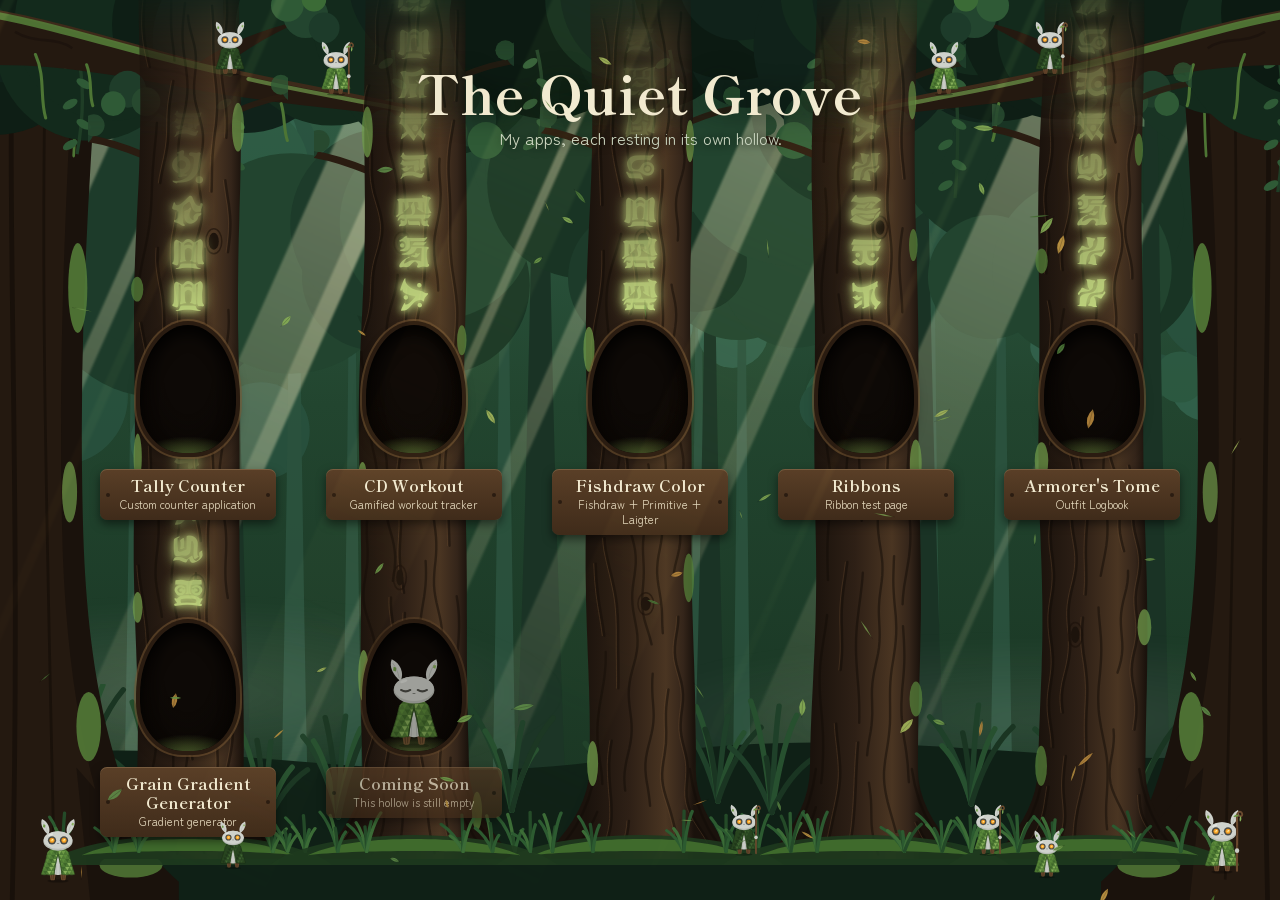
==== index.html @ 8c2b5305 "Fix typo in fishdraw color link" ====
<!DOCTYPE html>
<html lang="en">
<head>
  <meta charset="UTF-8">
  <meta name="viewport" content="width=device-width, initial-scale=1, viewport-fit=cover">
  <meta name="theme-color" content="#1d3a2a">
  <title>The Quiet Grove · My Apps</title>
  <link rel="preconnect" href="https://fonts.googleapis.com">
  <link rel="preconnect" href="https://fonts.gstatic.com" crossorigin>
  <link href="https://fonts.googleapis.com/css2?family=Shippori+Mincho+B1:wght@500;700&family=Zen+Maru+Gothic:wght@400;500;700&display=swap" rel="stylesheet">
  <style>
    :root {
      --glow: #d6f28f;
      --cream: #f1e9cf;
      --ink: #c9d4bf;
      --plank: #5a3f27;
      --plank-dark: #3f2b1a;
      --display: 'Shippori Mincho B1', 'Hiragino Mincho ProN', 'Yu Mincho', Georgia, serif;
      --body: 'Zen Maru Gothic', 'Hiragino Maru Gothic ProN', 'Segoe UI', Roboto, sans-serif;
    }

    *, *::before, *::after { box-sizing: border-box; margin: 0; padding: 0; }

    html, body { min-height: 100%; }

    body {
      min-height: 100vh;
      min-height: 100svh;
      background: #16301f;
      color: var(--cream);
      font-family: var(--body);
      line-height: 1.5;
      overflow-x: hidden;
      -webkit-font-smoothing: antialiased;
    }

    /* ================= The forest scene (stays put while you scroll) ================= */
    /* Fixed layers are sized to the large viewport (100lvh) so they stay the same size
       while the mobile address bar slides in and out during scrolling. */
    .scene, .sun-front, .spirit-layer, #breeze {
      height: 100vh;
      height: 100lvh;
    }

    .scene {
      position: fixed;
      top: 0; left: 0; right: 0;
      z-index: 0;
      overflow: hidden;
      pointer-events: none;
      background:
        radial-gradient(ellipse 55% 45% at 82% 0%, rgba(255, 236, 170, 0.35), transparent 70%),
        linear-gradient(180deg, #33624a 0%, #22452f 45%, #16301f 100%);
    }

    .layer { position: absolute; inset: -2% -3%; will-change: transform; }
    .layer svg { width: 100%; height: 100%; display: block; }
    .layer-far { opacity: 0.8; }
    .layer-canopy { bottom: auto; height: 24%; }
    .layer-ground { top: auto; height: 26%; }

    .foliage { transform-box: fill-box; transform-origin: 50% 100%; }
    .vine { transform-box: fill-box; transform-origin: 50% 0%; animation: sway 7s ease-in-out infinite alternate; }
    @keyframes sway { from { transform: rotate(-1.5deg); } to { transform: rotate(1.5deg); } }

    .side-trunk {
      position: absolute;
      top: -2%;
      bottom: 0;
      width: clamp(56px, 16vw, 300px);
      will-change: transform;
    }
    .side-trunk svg { width: 100%; height: 100%; display: block; }
    .side-left  { left: -2vw; }
    .side-right { right: -2vw; }
    .side-right svg { transform: scaleX(-1); }

    /* Sunlight shafts, slanting down from the upper right */
    .sun {
      position: absolute;
      inset: 0;
      mix-blend-mode: screen;
    }
    .sun-front {
      position: fixed;
      top: 0; left: 0; right: 0;
      z-index: 3;
      pointer-events: none;
      mix-blend-mode: soft-light;
      opacity: 0.55;
    }
    .ray {
      position: absolute;
      top: -30%;
      height: 170%;
      transform: rotate(24deg);
      transform-origin: 50% 0;
      background: linear-gradient(180deg,
        rgba(255, 244, 196, 0.55) 0%,
        rgba(255, 238, 180, 0.22) 45%,
        rgba(255, 238, 180, 0) 85%);
      filter: blur(1.2px);
      animation: shimmer var(--dur, 11s) ease-in-out infinite alternate;
      animation-delay: var(--delay, 0s);
    }
    @keyframes shimmer {
      from { opacity: calc(var(--o, 0.7) * 0.55); }
      to   { opacity: var(--o, 0.7); }
    }

    .mist {
      position: absolute;
      left: -20%;
      right: -20%;
      height: 30%;
      bottom: 8%;
      background:
        radial-gradient(ellipse 30% 50% at 25% 50%, rgba(220, 240, 220, 0.12), transparent 70%),
        radial-gradient(ellipse 35% 45% at 72% 60%, rgba(220, 240, 220, 0.1), transparent 70%);
      filter: blur(8px);
      animation: drift 28s ease-in-out infinite alternate;
    }
    @keyframes drift { from { transform: translateX(-4%); } to { transform: translateX(4%); } }

    /* Falling leaves canvas */
    #breeze {
      position: fixed;
      top: 0; left: 0;
      width: 100%;
      z-index: 5;
      pointer-events: none;
    }

    /* ================= Content ================= */
    .grove {
      position: relative;
      z-index: 2;
      display: flex;
      flex-direction: column;
      min-height: 100vh;
      min-height: 100svh;
      padding:
        calc(clamp(28px, 7vh, 72px) + env(safe-area-inset-top, 0px))
        clamp(14px, 4vw, 40px)
        calc(clamp(18px, 5vh, 56px) + env(safe-area-inset-bottom, 0px));
    }

    .grove-head {
      position: relative;
      z-index: 3;
      text-align: center;
      margin: 0 auto clamp(18px, 4vh, 40px);
      max-width: 34rem;
    }
    .grove h1 {
      font-family: var(--display);
      font-weight: 700;
      font-size: clamp(2rem, 6vw, 3.4rem);
      line-height: 1.05;
      text-shadow: 0 2px 24px rgba(8, 20, 12, 0.9);
    }
    .grove-head p {
      margin-top: 6px;
      color: var(--ink);
      font-size: clamp(0.95rem, 2.2vw, 1.05rem);
      text-shadow: 0 1px 10px rgba(8, 20, 12, 0.95);
    }

    /* One tree per app. auto-fill means new apps just add more trees. */
    .app-grid {
      position: relative;
      display: grid;
      grid-template-columns: repeat(auto-fit, minmax(150px, 200px));
      justify-content: center;
      gap: 8px clamp(10px, 2.5vw, 26px);
      width: 100%;
      max-width: 1600px;
      margin: auto auto 0;
    }

    .app-card {
      position: relative;
      display: flex;
      flex-direction: column;
      align-items: center;
      justify-self: center;
      width: 100%;
      max-width: 210px;
      height: 290px;
      padding-top: 58px;
      text-decoration: none;
      color: var(--cream);
      -webkit-tap-highlight-color: transparent;
    }

    /* The trunk rises out of frame: the top row reaches up into the canopy */
    .tree-svg {
      position: absolute;
      left: 0;
      bottom: 0;
      width: 100%;
      height: calc(100% + 40px);
      z-index: 0;
      pointer-events: none;
      overflow: visible;
      -webkit-mask-image: linear-gradient(to bottom, transparent 0%, #000 18%);
              mask-image: linear-gradient(to bottom, transparent 0%, #000 18%);
    }
    .top-row .tree-svg {
      height: calc(100% + var(--rise, 220px));
      -webkit-mask-image: linear-gradient(to bottom, transparent 0%, rgba(0,0,0,.6) 12%, #000 34%);
              mask-image: linear-gradient(to bottom, transparent 0%, rgba(0,0,0,.6) 12%, #000 34%);
    }

    /* Glowing runes on each tree */
      @font-face {
      font-family: 'Obojima';
      src: url('font/ObojimaGlyphs-Regular.ttf') format('truetype');
    }

    .tree-runes {
      position: absolute;
      z-index: 1; /* runes: just above the trunks */
      left: 50%;
      bottom: calc(100% - 50px - 18px); /* Anchors the bottom of the text just above the hollow (18px = padding below) */
      padding: 18px; /* room for the glow so the fade mask doesn't clip it */
      transform: translateX(-50%);
      font-family: 'Obojima', monospace;
      color: var(--glow);
      text-shadow: 0 0 6px var(--glow), 0 0 12px var(--glow), 0 0 18px rgba(214, 242, 143, 0.6);
      writing-mode: vertical-rl;
      text-orientation: upright;
      font-size: clamp(1rem, 3.5vw, 2.5rem);
      letter-spacing: 4px;
      pointer-events: none;
      /* Fade from 90% visible at the bottom to invisible at the top of the string */
      -webkit-mask-image: linear-gradient(to top, rgba(0, 0, 0, 0.9) 0%, rgba(0, 0, 0, 0) 100%);
              mask-image: linear-gradient(to top, rgba(0, 0, 0, 0.9) 0%, rgba(0, 0, 0, 0) 100%);
    }
    
    /* Moss and ferns that the roots sink into; wide enough to merge with neighbours */
    .floor {
      position: absolute;
      z-index: 2; /* moss base: above trunks and runes */
      left: -22%;
      right: -22%;
      bottom: -10px;
      height: 58px;
      pointer-events: none;
    }
    .floor svg { width: 100%; height: 100%; display: block; overflow: visible; }
    /* One trunk per grid column: only its lowest app has roots and moss */
    .app-card:not(.on-ground) .floor { display: none; }
    .app-card:not(.on-ground) .root-spirit { display: none; }
    .app-card.on-ground .trunk-column,
    .app-card:not(.on-ground) .trunk-ground { display: none; }
    .app-card:not(.on-ground) .tree-svg { bottom: -30px; height: calc(100% + 70px); }
    .app-card.on-ground .tree-svg { bottom: calc(-1 * var(--drop, 0px)); height: calc(100% + 40px + var(--drop, 0px)); }
    .app-card.on-ground.top-row .tree-svg { height: calc(100% + var(--rise, 220px) + var(--drop, 0px)); }
    .app-card.on-ground .floor { bottom: calc(-10px - var(--drop, 0px)); }
    .app-card.on-ground .root-spirit { bottom: calc(0px - var(--drop, 0px)); }
    .app-card.top-row:not(.on-ground) .tree-svg { height: calc(100% + var(--rise, 220px) + 30px); }
    .app-card.has-above .tree-svg { -webkit-mask-image: none; mask-image: none; }
    /* One real trunk per grid column, drawn behind the apps */
    .tree-svg { display: none !important; }
    .col-trunks { position: absolute; inset: 0; z-index: 0; pointer-events: none; }
    .col-trunk { position: absolute; overflow: visible; }

    /* Every active app has its own runes; empty hollows don't */
    .app-card.disabled .tree-runes { display: none; }

    /* The hollow itself shows the app's background image */
    .hollow {
      position: relative;
      z-index: 3; /* hollow: above moss */
      width: 48%;
      aspect-ratio: 3 / 4;
      border-radius: 50% 50% 44% 44% / 56% 56% 38% 38%;
      overflow: hidden;
      background-color: #0d0906;
      background-image: var(--bg, none);
      background-size: cover;
      background-position: center;
      box-shadow:
        0 0 0 4px #2a1c11,
        0 0 0 6px rgba(120, 88, 52, 0.55),
        0 6px 12px rgba(0, 0, 0, 0.5);
      transition: box-shadow 0.35s ease, transform 0.35s ease;
    }
    .hollow::before {
      content: "";
      position: absolute;
      inset: 0;
      z-index: 1;
      background:
        radial-gradient(ellipse 80% 30% at 50% 108%, rgba(160, 205, 95, 0.6), transparent 70%),
        radial-gradient(ellipse at 50% 40%, transparent 35%, rgba(8, 5, 3, 0.75) 100%);
      box-shadow: inset 0 8px 16px rgba(0, 0, 0, 0.85);
      border-radius: inherit;
    }
    .hollow .peek {
      position: absolute;
      z-index: 2;
      left: 50%;
      bottom: -110%;
      width: 58%;
      transform: translateX(-50%);
      transition: bottom 0.6s ease-out;
    }
    .hollow .peek svg { display: block; width: 100%; height: auto; overflow: visible; }

    /* Wooden sign with the app name */
    .app-card-content {
      position: relative;
      z-index: 4; /* wooden sign: frontmost */
      margin-top: 16px;
      width: 88%;
      padding: 7px 8px 8px;
      text-align: center;
      border-radius: 7px;
      background: linear-gradient(180deg, var(--plank) 0%, var(--plank-dark) 100%);
      box-shadow: 0 4px 10px rgba(0, 0, 0, 0.5), inset 0 1px 0 rgba(255, 220, 170, 0.18);
    }
    .app-card-content::before, .app-card-content::after {
      content: "";
      position: absolute;
      top: 50%;
      width: 4px; height: 4px;
      margin-top: -2px;
      border-radius: 50%;
      background: #2a1c11;
    }
    .app-card-content::before { left: 6px; }
    .app-card-content::after  { right: 6px; }

    .card-title-row { display: flex; align-items: center; justify-content: center; gap: 6px; }
    .card-icon { width: 16px; height: 16px; fill: var(--cream); flex-shrink: 0; }
    .app-card h2 {
      font-family: var(--display);
      font-size: 1rem;
      line-height: 1.2;
      font-weight: 700;
    }
    .app-card p {
      margin-top: 2px;
      font-size: 0.72rem;
      line-height: 1.3;
      color: #e2d6bb;
    }

    .app-card:hover .hollow,
    .app-card:focus-visible .hollow {
      transform: scale(1.04);
      box-shadow:
        0 0 0 4px #2a1c11,
        0 0 0 6px rgba(214, 242, 143, 0.55),
        0 0 30px 6px rgba(214, 242, 143, 0.35);
    }
    .app-card:hover .peek, .app-card:focus-visible .peek { bottom: 3%; }
    .app-card:active .hollow { transform: scale(0.97); }
    .app-card:focus-visible { outline: none; }
    .app-card:focus-visible .app-card-content { outline: 3px solid var(--glow); outline-offset: 3px; }

    /* Empty hollow for future apps */
    .app-card.disabled { cursor: not-allowed; pointer-events: none; }
    .app-card.disabled .hollow { box-shadow: 0 0 0 4px #2a1c11, 0 0 0 6px rgba(120, 88, 52, 0.3); }
    .app-card.disabled .peek { bottom: 3%; opacity: 0.75; }
    .app-card.disabled .app-card-content { opacity: 0.7; }

    /* Background images for each app's hollow */
    .card-tally { --bg: none; }
    .card-cd    { --bg: none; }
    .card-regie { --bg: none; }

    /* ================= Forest spirits (original blob sprites) ================= */
    .spirit {
      position: absolute;
      z-index: 2;
      width: var(--size, 32px);
      pointer-events: none;
    }
    .spirit .lean {
      transform-origin: 50% 100%;
      transform: rotate(var(--lean, 0deg));
      transition: transform 0.55s cubic-bezier(0.3, 1.7, 0.5, 1);
    }
    .sp { display: block; width: 100%; height: auto; overflow: visible; }
    .spirit .sp { animation: squish 4s ease-in-out infinite; animation-delay: var(--delay, 0s); transform-origin: 50% 100%; }
    @keyframes squish {
      0%, 100% { transform: scale(1, 1); }
      50% { transform: scale(1.05, 0.95); }
    }
    .sp .eyes { transform-box: fill-box; transform-origin: 50% 50%; animation: blink 6s infinite; animation-delay: var(--delay, 0s); }
    .sp .neon { animation: hum 2.8s ease-in-out infinite; }
    @keyframes hum { 0%, 100% { opacity: .55; } 50% { opacity: 1; } }
    /* Spirit outfit animations */
    .sp .wave-scroll { animation: wave-scroll 1.6s linear infinite; }
    @keyframes wave-scroll { from { transform: translateX(0); } to { transform: translateX(-12px); } }
    .sp .note { animation: note-float 2.6s ease-in-out infinite; }
    .sp .note-2 { animation-delay: -1.3s; }
    @keyframes note-float { 0% { transform: translateY(4px); opacity: 0; } 30% { opacity: 1; } 100% { transform: translateY(-6px); opacity: 0; } }
    .sp .ribbon-tail { transform-box: fill-box; transform-origin: 0% 0%; animation: flutter 2.8s ease-in-out infinite alternate; }
    .sp .ribbon-2 { transform-origin: 0% 100%; animation-duration: 2.2s; }
    @keyframes flutter { from { transform: rotate(-5deg); } to { transform: rotate(6deg); } }
    .sp .glint { animation: glint 3.4s ease-in-out infinite; }
    @keyframes glint { 0%, 100% { opacity: .25; } 50% { opacity: .95; } }
    /* Relaxed spirit: slow breathing, drifting cloak colours, rising steam */
    .spirit .sp.relaxed { animation-duration: 7s; }
    .sp .drift { animation: drift-0 32s ease-in-out infinite; }
    .sp .drift-1 { animation-name: drift-1; }
    .sp .drift-2 { animation-name: drift-2; }
    .sp .drift-3 { animation-name: drift-3; }
    @keyframes drift-0 { 0%, 100% { fill: #3e662a; } 25% { fill: #2f6461; } 50% { fill: #4b4372; } 75% { fill: #7a4f4a; } }
    @keyframes drift-1 { 0%, 100% { fill: #5a8a3a; } 25% { fill: #3f817c; } 50% { fill: #62598e; } 75% { fill: #9a6560; } }
    @keyframes drift-2 { 0%, 100% { fill: #6f9c46; } 25% { fill: #529a93; } 50% { fill: #7a70a8; } 75% { fill: #b67d72; } }
    @keyframes drift-3 { 0%, 100% { fill: #87b05a; } 25% { fill: #6fb5ab; } 50% { fill: #968cc2; } 75% { fill: #cf998a; } }
    .sp .steam path { animation: steam 3.2s ease-in-out infinite; }
    .sp .steam .steam-2 { animation-delay: -1.6s; }
    @keyframes steam { 0% { transform: translateY(2px); opacity: 0; } 35% { opacity: .85; } 100% { transform: translateY(-5px); opacity: 0; } }
    @keyframes blink { 0%, 95%, 100% { transform: scaleY(1); } 97% { transform: scaleY(0.1); } }
    .sp .ears { transform-box: fill-box; transform-origin: 50% 100%; }
    .spirit.blown .ears { animation: wobble 0.7s ease-out; }
    @keyframes wobble { 0% { transform: rotate(0); } 30% { transform: rotate(9deg); } 60% { transform: rotate(-5deg); } 100% { transform: rotate(0); } }

    .root-spirit { bottom: 0; z-index: 10; }
    .root-spirit.left  { left: -10%; }
    .root-spirit.right { right: -10%; }
    .spirit-layer { position: fixed; top: 0; left: 0; right: 0; z-index: 3; pointer-events: none; overflow: hidden; }
    .spirit-layer .spirit { --size: 40px; }

    /* Large branches framing the top corners */
    .branch {
      position: absolute;
      top: -1%;
      width: clamp(240px, 40vw, 580px);
      aspect-ratio: 500 / 280;
      will-change: transform;
    }
    .branch > svg { position: absolute; inset: 0; width: 100%; height: 100%; overflow: visible; }
    .branch-left  { left: -2%; }
    .branch-right { right: -2%; }
    .branch-right > svg { transform: scaleX(-1); }
    .spirit-layer .perch { --size: 34px; transform: translate(-50%, -94%); }

    @media (max-width: 700px) {
      .app-grid { grid-template-columns: repeat(auto-fit, minmax(140px, 165px)); }
      .app-card { height: 250px; padding-top: 44px; }
      .hollow { width: 52%; }
      .app-card h2 { font-size: 0.95rem; }
      .spirit { --size: 28px; }
      .spirit-layer .spirit { --size: 32px; }
      .spirit-layer .inner-ground { display: none; }  /* too crowded next to the app trees on narrow screens */
      .spirit-layer .perch { --size: 22px; }
      .branch { width: 64vw; top: calc(env(safe-area-inset-top, 0px) + 6px); }
      .branch-left { left: -8%; }
      .branch-right { right: -8%; }
    }

    @media (prefers-reduced-motion: reduce) {
      *, *::before, *::after { animation-duration: 0.001ms !important; animation-iteration-count: 1 !important; transition-duration: 0.001ms !important; }
    }
  </style>
</head>
<body>

  <!-- Shared bark gradient for the app trees -->
  <svg width="0" height="0" style="position:absolute" aria-hidden="true">
    <defs>
      <linearGradient id="barkGrad" x1="0" x2="1" y1="0" y2="0">
        <stop offset="0" stop-color="#1a120c"/>
        <stop offset=".4" stop-color="#2e2016"/>
        <stop offset=".74" stop-color="#4a3522"/>
        <stop offset=".9" stop-color="#34251a"/>
        <stop offset="1" stop-color="#1a120c"/>
      </linearGradient>
    </defs>
  </svg>

  <!-- ===== Forest scene ===== -->
  <div class="scene" aria-hidden="true">
    <div class="layer layer-far" data-sway="6"><svg id="farTrees" viewBox="0 0 1000 600" preserveAspectRatio="xMidYMax slice"></svg></div>
    <div class="layer layer-mid" data-sway="12"><svg id="midTrees" viewBox="0 0 1000 600" preserveAspectRatio="xMidYMax slice"></svg></div>
    <div class="sun" id="sunBack"></div>
    <div class="mist"></div>
    <div class="layer layer-ground" data-sway="16"><svg id="ground" viewBox="0 0 1000 300" preserveAspectRatio="xMidYMax slice"></svg></div>

    <div class="side-trunk side-left" data-sway="22">
      <svg id="trunkSvg" viewBox="0 0 300 900" preserveAspectRatio="none">
        <path d="M0,0 H190 C168,180 152,360 160,540 C167,690 206,800 300,900 H0Z" fill="#1a120c"/>
        <path d="M0,0 H152 C134,200 122,380 130,560 C138,700 172,812 240,900 H0Z" fill="#241910"/>
        <path d="M58,0 C46,250 70,500 56,900" stroke="#130d08" stroke-width="7" fill="none" opacity=".7"/>
        <path d="M108,0 C96,220 104,470 118,880" stroke="#130d08" stroke-width="4" fill="none" opacity=".6"/>
        <path d="M150,770 C205,812 256,856 300,882 L300,900 L170,900Z" fill="#1a120c"/>
        <ellipse cx="152" cy="300" rx="14" ry="44" fill="#56803a" opacity=".85"/>
        <ellipse cx="140" cy="500" rx="11" ry="30" fill="#6f9a4a" opacity=".7"/>
        <ellipse cx="168" cy="730" rx="18" ry="34" fill="#56803a" opacity=".85"/>
        <ellipse cx="230" cy="866" rx="46" ry="12" fill="#56803a" opacity=".8"/>
        <path d="M150,0 C146,60 152,110 146,170 M170,0 C168,40 174,70 170,110" stroke="#4d7534" stroke-width="4" fill="none" stroke-linecap="round"/>
      </svg>
    </div>
    <div class="side-trunk side-right" data-sway="22"><svg id="trunkSvgRight" viewBox="0 0 300 900" preserveAspectRatio="none"></svg></div>

    <div class="layer layer-canopy" data-sway="18"><svg id="canopy" viewBox="0 0 1000 260" preserveAspectRatio="xMidYMin slice"></svg></div>

    <div class="branch branch-left" data-sway="26">
        <svg viewBox="0 0 500 280" aria-hidden="true">
          <path d="M-20,14 C80,26 160,58 250,78 C330,96 400,106 486,128 C400,120 330,114 250,102 C160,88 80,66 -20,74Z" fill="#241910"/>
          <path d="M-20,14 C80,26 160,58 250,78 C330,96 400,106 486,128" fill="none" stroke="#3d2a1a" stroke-width="4"/>
          <path d="M196,88 C228,60 268,40 322,28 C284,44 248,68 214,96Z" fill="#241910"/>
          <path d="M60,62 C70,84 64,104 70,124 M110,72 C116,88 112,100 116,112 M300,110 C304,124 302,134 306,146" stroke="#4d7534" stroke-width="3" fill="none" stroke-linecap="round"/>
          <path d="M0,20 C80,32 160,62 250,80" fill="none" stroke="#56803a" stroke-width="7" stroke-linecap="round" opacity=".85"/>
          <path d="M268,86 C320,98 370,106 420,116" fill="none" stroke="#6f9a4a" stroke-width="4" stroke-linecap="round" opacity=".7"/>
          <path d="M40,40 C60,52 80,44 96,56 M170,74 C190,80 200,76 214,86" stroke="#1a120c" stroke-width="2.5" fill="none" opacity=".7"/>
          <g class="foliage"><circle cx="484" cy="126" r="26" fill="#1f3d2a"/><circle cx="462" cy="138" r="20" fill="#27492f"/><circle cx="500" cy="146" r="18" fill="#2f5a36"/><circle cx="478" cy="104" r="16" fill="#1b3524"/></g>
          <g class="foliage"><circle cx="324" cy="24" r="22" fill="#23452f"/><circle cx="306" cy="14" r="16" fill="#2f5a36"/><circle cx="342" cy="36" r="15" fill="#1d3b2a"/><circle cx="332" cy="8" r="12" fill="#3b6b36"/></g>
          <g class="foliage"><circle cx="150" cy="96" r="18" fill="#1f3d2a"/><circle cx="168" cy="108" r="14" fill="#27492f"/><circle cx="136" cy="110" r="12" fill="#2f5a36"/></g>
          <g class="foliage"><circle cx="400" cy="130" r="14" fill="#23452f"/><circle cx="414" cy="140" r="11" fill="#3b6b36"/></g>
        </svg>
    </div>
    <div class="branch branch-right" data-sway="26">
        <svg viewBox="0 0 500 280" aria-hidden="true">
          <path d="M-20,14 C80,26 160,58 250,78 C330,96 400,106 486,128 C400,120 330,114 250,102 C160,88 80,66 -20,74Z" fill="#241910"/>
          <path d="M-20,14 C80,26 160,58 250,78 C330,96 400,106 486,128" fill="none" stroke="#3d2a1a" stroke-width="4"/>
          <path d="M196,88 C228,60 268,40 322,28 C284,44 248,68 214,96Z" fill="#241910"/>
          <path d="M60,62 C70,84 64,104 70,124 M110,72 C116,88 112,100 116,112 M300,110 C304,124 302,134 306,146" stroke="#4d7534" stroke-width="3" fill="none" stroke-linecap="round"/>
          <path d="M0,20 C80,32 160,62 250,80" fill="none" stroke="#56803a" stroke-width="7" stroke-linecap="round" opacity=".85"/>
          <path d="M268,86 C320,98 370,106 420,116" fill="none" stroke="#6f9a4a" stroke-width="4" stroke-linecap="round" opacity=".7"/>
          <path d="M40,40 C60,52 80,44 96,56 M170,74 C190,80 200,76 214,86" stroke="#1a120c" stroke-width="2.5" fill="none" opacity=".7"/>
          <g class="foliage"><circle cx="484" cy="126" r="26" fill="#1f3d2a"/><circle cx="462" cy="138" r="20" fill="#27492f"/><circle cx="500" cy="146" r="18" fill="#2f5a36"/><circle cx="478" cy="104" r="16" fill="#1b3524"/></g>
          <g class="foliage"><circle cx="324" cy="24" r="22" fill="#23452f"/><circle cx="306" cy="14" r="16" fill="#2f5a36"/><circle cx="342" cy="36" r="15" fill="#1d3b2a"/><circle cx="332" cy="8" r="12" fill="#3b6b36"/></g>
          <g class="foliage"><circle cx="150" cy="96" r="18" fill="#1f3d2a"/><circle cx="168" cy="108" r="14" fill="#27492f"/><circle cx="136" cy="110" r="12" fill="#2f5a36"/></g>
          <g class="foliage"><circle cx="400" cy="130" r="14" fill="#23452f"/><circle cx="414" cy="140" r="11" fill="#3b6b36"/></g>
        </svg>
    </div>

  </div>

  <div class="sun-front" id="sunFront" aria-hidden="true"></div>

  <!-- Spirits scattered around the page: in front of everything except the falling leaves -->
  <div class="spirit-layer" aria-hidden="true">
    <div class="branch branch-left" data-sway="26">
      <div class="spirit perch" data-variant="staff" style="left:70.8%; top:35.4%; --delay:-.4s"></div>
      <div class="spirit perch" data-variant="dark" style="left:50%; top:28.4%; --delay:-1.7s"></div>
    </div>
    <div class="branch branch-right" data-sway="26">
      <div class="spirit perch" style="left:29.2%; top:35.4%; --delay:-2.2s"></div>
      <div class="spirit perch" data-variant="dark staff" style="left:50%; top:28.4%; --delay:-3.1s"></div>
    </div>
    <div class="spirit" style="left:3%; bottom:2%; --delay:-1s"></div>
    <div class="spirit inner-ground" data-variant="dark" style="left:17%; bottom:3.5%; --size:30px; --delay:-2s"></div>
    <div class="spirit" data-variant="staff" style="right:3%; bottom:3%; --delay:-2.6s"></div>
    <div class="spirit inner-ground" style="right:17%; bottom:2.5%; --size:30px; --delay:-.8s"></div>
  </div>
  <canvas id="breeze" aria-hidden="true"></canvas>

  <!-- ===== Apps ===== -->
  <main class="grove">
    <header class="grove-head">
      <h1>The Quiet Grove</h1>
      <p>My apps, each resting in its own hollow.</p>
    </header>

    <nav class="app-grid" aria-label="My apps" data-sway="9">

      <a href="tally.html" class="app-card card-tally">
        <div class="app-card-content">
          <h2>Tally Counter</h2>
          <p>Custom counter application</p>
        </div>
      </a>

      <a href="CD-workout.html" class="app-card card-cd" data-spirit="knight">
        <div class="app-card-content">
          <h2>CD Workout</h2>
          <p>Gamified workout tracker</p>
        </div>
      </a>

      <!--
        TO ADD A NEW APP: copy this block above the "Coming Soon" card and change
        the href, title and description. For a picture inside the hollow, add a
        class to the <style> section like:
          .card-myapp { --bg: url('images/myapp-bg.jpg'); }
        The tree, hollow and spirits are added automatically.

      <a href="my-new-app.html" class="app-card card-myapp">
        <div class="app-card-content">
          <h2>My New App</h2>
          <p>Short description</p>
        </div>
      </a>
      
      <a href="isometricgridcity.html" class="app-card card-isometricgridcity" data-spirit="city">
        <div class="app-card-content">
          <h2>Isometric City</h2>
          <p>Isometric city test page</p>
        </div>
      </a>
      -->

      <a href="fishdraw-olor.html" class="app-card card-fishdraw-color">
        <div class="app-card-content">
          <h2>Fishdraw Color</h2>
          <p>Fishdraw + Primitive + Laigter</p>
        </div>
      </a>
      
      <a href="ribbons.html" class="app-card card-ribbons" data-spirit="mummy">
        <div class="app-card-content">
          <h2>Ribbons</h2>
          <p>Ribbon test page</p>
        </div>
      </a>
      
      <a href="https://ccamp104.github.io/armorers-tome/" class="app-card card-outfitlogbook" data-spirit="armor">
        <div class="app-card-content">
          <h2>Armorer's Tome</h2>
          <p>Outfit Logbook</p>
        </div>
      </a>
      
      <a href="grain-gradient-generator/gradient-index.html" class="app-card card-gradient" data-spirit="relaxed">
        <div class="app-card-content">
          <h2>Grain Gradient Generator</h2>
          <p>Gradient generator</p>
        </div>
      </a>
      
      <div class="app-card disabled" aria-disabled="true">
        <div class="app-card-content">
          <h2>Coming Soon</h2>
          <p>This hollow is still empty</p>
        </div>
      </div>
      


    </nav>
  </main>

  <script>
  (() => {
    const reduceMotion = matchMedia('(prefers-reduced-motion: reduce)').matches;
    const clamp = (v, a, b) => Math.max(a, Math.min(b, v));

    function rng(seed) {
      return () => {
        seed = (seed + 0x6D2B79F5) | 0;
        let t = Math.imul(seed ^ (seed >>> 15), 1 | seed);
        t = (t + Math.imul(t ^ (t >>> 7), 61 | t)) ^ t;
        return ((t ^ (t >>> 14)) >>> 0) / 4294967296;
      };
    }

    /* ---------- Background forest ---------- */
    function buildTrees(svg, o) {
      const r = rng(o.seed);
      let out = '';
      for (let i = 0; i < o.count; i++) {
        const x = (i + 0.2 + r() * 0.6) / o.count * 1000;
        const h = o.minH + r() * (o.maxH - o.minH);
        const w = o.w * (0.7 + r() * 0.6);
        const top = 600 - h;
        out += `<path d="M${x - w},600 C${x - w * .55},${600 - h * .4} ${x - w * .35},${600 - h * .75} ${x - w * .25},${top} L${x + w * .25},${top} C${x + w * .35},${600 - h * .75} ${x + w * .55},${600 - h * .4} ${x + w},600Z" fill="${o.trunk}"/>`;
        let c = '';
        const n = 4 + Math.floor(r() * 3);
        for (let k = 0; k < n; k++) {
          c += `<circle cx="${(x + (r() - .5) * w * 9).toFixed(1)}" cy="${(top + (r() - .3) * w * 3).toFixed(1)}" r="${(w * 2 + r() * w * 2.5).toFixed(1)}" fill="${o.leaves[Math.floor(r() * o.leaves.length)]}"/>`;
        }
        out += `<g class="foliage">${c}</g>`;
      }
      svg.innerHTML = out;
    }
    buildTrees(document.getElementById('farTrees'), { count: 20, seed: 7, minH: 320, maxH: 560, w: 8, trunk: '#2d5541', leaves: ['#2f5d45', '#356650', '#2a5340'] });
    buildTrees(document.getElementById('midTrees'), { count: 10, seed: 21, minH: 400, maxH: 600, w: 16, trunk: '#1a3325', leaves: ['#1d3b2a', '#22442f', '#193424'] });

    (function buildCanopy() {
      const r = rng(3);
      let out = '';
      for (let i = 0; i < 13; i++) {
        let c = '';
        for (let k = 0; k < 5; k++) {
          const shade = ['#0c1a12', '#10221a', '#0e1e15', '#132a1c'][Math.floor(r() * 4)];
          c += `<circle cx="${(i * 80 + r() * 50).toFixed(1)}" cy="${(r() * 60 - 10).toFixed(1)}" r="${(40 + r() * 40).toFixed(1)}" fill="${shade}"/>`;
        }
        out += `<g class="foliage">${c}</g>`;
      }
      for (let v = 0; v < 9; v++) {
        const x = 60 + v * 110 + r() * 40;
        const len = 60 + r() * 110;
        let lv = '';
        for (let y = 60; y < 60 + len; y += 15) {
          const side = Math.round(y / 15) % 2 ? 1 : -1;
          lv += `<ellipse cx="${x + side * 5}" cy="${y}" rx="6" ry="3" fill="#2f5a36" transform="rotate(${side * 30} ${x + side * 5} ${y})"/>`;
        }
        out += `<g class="vine foliage" style="animation-delay:${(-r() * 7).toFixed(2)}s"><path d="M${x},50 Q${x + 8},${50 + len / 2} ${x},${60 + len}" stroke="#1f3d26" stroke-width="2.5" fill="none"/>${lv}</g>`;
      }
      document.getElementById('canopy').innerHTML = out;
    })();

    (function buildGround() {
      const r = rng(11);
      let out = `<path d="M0,300 L0,190 C150,150 300,215 500,180 C700,150 850,205 1000,170 L1000,300Z" fill="#0f2016"/>`;
      for (let i = 0; i < 16; i++) {
        const x = i * 66 + r() * 30, base = 200 + r() * 40;
        let f = '';
        for (let k = 0; k < 6; k++) {
          const dx = (k - 2.5) * 12 + (r() - .5) * 8, hh = 40 + r() * 45;
          f += `<path d="M${x},${base} Q${x + dx * .4},${base - hh * .7} ${x + dx},${base - hh}" stroke="${['#1f4029', '#27502f', '#1a3522'][k % 3]}" stroke-width="4" fill="none" stroke-linecap="round"/>`;
        }
        out += `<g class="foliage">${f}</g>`;
      }
      document.getElementById('ground').innerHTML = out;
    })();

    document.getElementById('trunkSvgRight').innerHTML = document.getElementById('trunkSvg').innerHTML;

    /* ---------- Sunlight shafts ---------- */
    function buildRays(el, seed, count) {
      const r = rng(seed);
      let out = '';
      for (let i = 0; i < count; i++) {
        const left = 8 + i * (100 / count) + r() * 8;
        const width = r() < 0.35 ? 6 + r() * 14 : 24 + r() * 80;
        const o = (0.22 + r() * 0.4).toFixed(2);
        out += `<div class="ray" style="left:${left.toFixed(1)}%; width:${width.toFixed(0)}px; --o:${o}; --dur:${(8 + r() * 8).toFixed(1)}s; --delay:${(-r() * 10).toFixed(1)}s"></div>`;
      }
      el.innerHTML = out;
    }
    buildRays(document.getElementById('sunBack'), 17, 11);
    buildRays(document.getElementById('sunFront'), 29, 5);

    /* ---------- Spirits ---------- */
    const SPIRIT_COLORS = ['#b9d9a0', '#a8d3c4', '#d9d59a', '#c6dcae'];

    // Moss-cloaked forest spirit.
    // Outfits (set with data-spirit="..." on a card, combine with spaces):
    //   staff, dark, knight, dj (alias: synth), mummy, city, armor
    let spiritUid = 0;
    function spiritSVG(color, sleepy, outfit) {
      const id = 'sp' + (spiritUid++);
      const has = w => (outfit || '').split(/\s+/).includes(w);
      const knight = has('knight'), staff = has('staff'), dark = has('dark');
      const dj = has('dj') || has('synth');
      const mummy = has('mummy'), city = has('city'), armor = has('armor'), relaxed = has('relaxed');
      const plainBody = !mummy && !city && !armor;

      const left = 'M30,38 C22,38 15.5,41 14,46.5 C12,57 8.5,67 5,78 Q9,79.4 13,78.4 Q17,79.6 21,78.4 L24,78.2 C25.5,66 27.5,55 30,48Z';
      const right = 'M30,38 C38,38 44.5,41 46,46.5 C48,57 51.5,67 55,78 Q51,79.4 47,78.4 Q43,79.6 39,78.4 L36,78.2 C34.5,66 32.5,55 30,48Z';
      const headClip = `<clipPath id="${id}h"><ellipse cx="30" cy="28" rx="22" ry="14.5"/></clipPath>`;
      const metal = `
        <linearGradient id="${id}m" x1="0" x2="1" y1="0" y2="1"><stop offset="0" stop-color="#f4f7f9"/><stop offset=".35" stop-color="#c3cbd2"/><stop offset=".6" stop-color="#8a949e"/><stop offset="1" stop-color="#5b646d"/></linearGradient>
        <linearGradient id="${id}s" x1="0" x2="1" y1="0" y2="0"><stop offset="0" stop-color="#66707a"/><stop offset=".3" stop-color="#dfe5ea"/><stop offset=".5" stop-color="#f7fafc"/><stop offset=".75" stop-color="#aab3bb"/><stop offset="1" stop-color="#5f6871"/></linearGradient>`;
      const M = `url(#${id}m)`, S = `url(#${id}s)`, edge = 'stroke="#4d565f" stroke-width=".8"';

      /* ----- eyes ----- */
      const eyesOpen = `<g class="look"><g class="eyes"><circle cx="21" cy="27" r="6.2" fill="#4a4b46"/><circle cx="39" cy="27" r="6.2" fill="#4a4b46"/><circle cx="21" cy="27" r="3.8" fill="#f29a1f"/><circle cx="39" cy="27" r="3.8" fill="#f29a1f"/><circle cx="21" cy="27" r="1.8" fill="#ffd166"/><circle cx="39" cy="27" r="1.8" fill="#ffd166"/><circle cx="22.2" cy="25.8" r=".85" fill="#fff8e6"/><circle cx="40.2" cy="25.8" r=".85" fill="#fff8e6"/></g></g>`;
      const eyesShut = `<path d="M16,28 Q21,31 26,28 M34,28 Q39,31 44,28" stroke="#4a4b46" stroke-width="2.2" fill="none" stroke-linecap="round"/>`;
      const eyes = sleepy ? eyesShut : eyesOpen;

      /* ----- legs ----- */
      let legs;
      if (mummy) {
        legs = `<path d="M17,75 L27,75 L25.2,86 C25,87.4 19,87.4 18.8,86Z" fill="#e8dfc8"/><path d="M33,75 L43,75 L41.2,86 C41,87.4 35,87.4 34.8,86Z" fill="#e8dfc8"/>
          <path d="M17.4,77.5 L26.6,79 M17.8,80.5 L26.2,82 M18.4,83.5 L25.6,85 M33.4,79 L42.6,77.5 M33.8,82 L42.2,80.5 M34.4,85 L41.6,83.5" stroke="#c4b795" stroke-width=".8"/>`;
      } else if (city) {
        legs = `<path d="M18,62 L29.2,62 L27.8,82.5 L19.4,82.5Z" fill="#35577f"/><path d="M30.8,62 L42,62 L40.6,82.5 L32.2,82.5Z" fill="#35577f"/>
          <path d="M23.6,64 L23.4,82 M36.4,64 L36.6,82" stroke="#5d82ad" stroke-width=".7"/>
          <path d="M19.2,80.6 L28,80.6 M32,80.6 L40.8,80.6" stroke="#4d73a0" stroke-width="1.6"/>
          <path d="M17.6,82.3 L28.4,82.3 C29.6,82.3 30.2,84.4 29.6,86.4 L17.4,86.4 C16.4,86.4 16.4,83.1 17.6,82.3Z" fill="#f2f0ea"/>
          <path d="M31.6,82.3 L42.4,82.3 C43.6,83.1 43.6,86.4 42.6,86.4 L30.4,86.4 C29.8,84.4 30.4,82.3 31.6,82.3Z" fill="#f2f0ea"/>
          <path d="M17,86.3 L29.8,86.3 M30.2,86.3 L43,86.3" stroke="#c9453b" stroke-width="1.2"/>`;
      } else if (armor) {
        legs = `<path d="M17,71 L27,71 L25.6,84 L18.4,84Z" fill="${S}" ${edge}/><path d="M33,71 L43,71 L41.6,84 L34.4,84Z" fill="${S}" ${edge}/>
          <circle cx="22" cy="74.5" r="3.3" fill="${M}" ${edge}/><circle cx="38" cy="74.5" r="3.3" fill="${M}" ${edge}/>
          <path d="M16.4,84 L27,84 C28.6,84 29.2,86.8 27.8,87.3 L16.4,87.3Z" fill="${M}" ${edge}/>
          <path d="M33,84 L43.6,84 L43.6,87.3 L32.2,87.3 C30.8,86.8 31.4,84 33,84Z" fill="${M}" ${edge}/>`;
      } else {
        legs = `<path d="M17,75 L27,75 L25.2,86 C25,87.4 19,87.4 18.8,86Z" fill="#6b4a2e"/><path d="M33,75 L43,75 L41.2,86 C41,87.4 35,87.4 34.8,86Z" fill="#6b4a2e"/>
          <path d="M20,76 L21,86 M23.5,76 L23,85.5 M36,76 L37,86 M39.5,76 L39,85.5" stroke="#4a321f" stroke-width="1"/>`;
      }

      /* ----- body / clothing ----- */
      let body = '';
      if (plainBody) {
        // grey body showing through the front opening of the cloak
        body += `<rect x="20" y="40" width="20" height="39" rx="9" fill="#c9ccc5"/><path d="M28,50 L27,78 M32,50 L33,78" stroke="#b3b7b0" stroke-width="1.2"/>`;
        let fill = '';
        let cloakBase, cloakEdge, seam = '#2f4e20';
        if (dj) {
          // green sine waves that scroll sideways like a sound wave
          cloakBase = '#2b4a22'; cloakEdge = '#1c3317'; seam = '#1c3317';
          const cols = ['#4f7f34', '#6f9c46', '#87b05a', '#c9f27a', '#a6cf6a', '#87b05a', '#6f9c46', '#4f7f34'];
          const amps = [1.1, 1.8, 2.4, 3, 2.6, 2, 1.5, 1];
          let w = '';
          for (let row = 0; row < 8; row++) {
            const y = 40.5 + row * 5;
            let d = '';
            for (let x = -12; x <= 72; x += 2) {
              const yy = y + amps[row] * Math.sin((x + row * 2) / 12 * Math.PI * 2);
              d += (x === -12 ? 'M' : ' L') + x + ',' + yy.toFixed(2);
            }
            w += `<path d="${d}" stroke="${cols[row]}" stroke-width="${row === 3 ? 1.7 : 1.2}" fill="none" stroke-linecap="round"/>`;
          }
          fill = `<g class="wave-scroll">${w}</g>`;
        } else if (relaxed) {
          cloakBase = null; cloakEdge = 'rgba(30,40,30,.35)'; seam = 'rgba(30,40,30,.45)';
          let n = 0;
          for (let row = 0; row < 8; row++) {
            const y = 37 + row * 6, off = row % 2 ? 3 : 0;
            for (let x = 2 + off; x < 58; x += 6) {
              const up = (row + Math.round(x / 3)) % 2 === 0;
              const k = (n++ * 7 + row) % 4;
              const delay = (-(x * 0.12 + y * 0.18)).toFixed(2);   // colour drifts diagonally across the cloak
              const d = up ? `M${x},${y + 5.2} L${x + 3},${y} L${x + 6},${y + 5.2}Z` : `M${x},${y} L${x + 6},${y} L${x + 3},${y + 5.2}Z`;
              fill += `<path class="drift drift-${k}" style="animation-delay:${delay}s" d="${d}"/>`;
            }
          }
        } else {
          const shades = dark ? ['#1f3719', '#29461f', '#335528', '#3f6531'] : ['#3e662a', '#5a8a3a', '#6f9c46', '#87b05a'];
          cloakBase = dark ? '#284420' : '#4f7a34';
          cloakEdge = dark ? '#1a2e14' : '#3a5f27';
          let n = 0;
          for (let row = 0; row < 8; row++) {
            const y = 37 + row * 6, off = row % 2 ? 3 : 0;
            for (let x = 2 + off; x < 58; x += 6) {
              const up = (row + Math.round(x / 3)) % 2 === 0;
              const c = shades[(n++ * 7 + row) % 4];
              fill += up
                ? `<path d="M${x},${y + 5.2} L${x + 3},${y} L${x + 6},${y + 5.2}Z" fill="${c}"/>`
                : `<path d="M${x},${y} L${x + 6},${y} L${x + 3},${y + 5.2}Z" fill="${c}"/>`;
            }
          }
        }
        body += `<defs><clipPath id="${id}c"><path d="${left}"/><path d="${right}"/></clipPath></defs>
          <g clip-path="url(#${id}c)"><rect x="0" y="36" width="60" height="46" ${cloakBase ? `fill="${cloakBase}"` : 'class="drift drift-0" style="animation-delay:-9s"'}/>${fill}</g>
          <path d="${left}" fill="none" stroke="${cloakEdge}" stroke-width="0.9"/>
          <path d="${right}" fill="none" stroke="${cloakEdge}" stroke-width="0.9"/>
          <path d="M30,48 C27.5,55 25.5,66 24,78.2 M30,48 C32.5,55 34.5,66 36,78.2" fill="none" stroke="${seam}" stroke-width="1.3"/>`;
      }

      if (mummy) {
        // wrapped from shoulders to feet in criss-crossing bandages
        const torso = 'M30,38 C22,38 15.5,41 14,46.5 C12.5,56 11.5,66 11,77.5 C16,79.6 44,79.6 49,77.5 C48.5,66 47.5,56 46,46.5 C44.5,41 38,38 30,38Z';
        let bands = '';
        for (let i = 0; i < 14; i++) {
          const y = 42 + i * 3.6;
          bands += `<path d="M0,${y} L60,${y - 8}" stroke="${i % 2 ? '#e2d8bf' : '#efe7d2'}" stroke-width="4"/><path d="M0,${y + 2} L60,${y - 6}" stroke="#c7ba98" stroke-width=".55"/>`;
        }
        bands += `<path d="M4,49 L56,61" stroke="#f4eddc" stroke-width="3.6"/><path d="M4,50.8 L56,62.8" stroke="#c7ba98" stroke-width=".55"/>
          <path d="M6,68 L54,74" stroke="#f4eddc" stroke-width="3.4"/><path d="M6,69.7 L54,75.7" stroke="#c7ba98" stroke-width=".55"/>`;
        body += `<defs><clipPath id="${id}t"><path d="${torso}"/></clipPath></defs>
          <path d="${torso}" fill="#e8dfc8"/><g clip-path="url(#${id}t)">${bands}</g>
          <path d="${torso}" fill="none" stroke="#b9ab88" stroke-width=".8"/>`;
      }

      if (city) {
        // t-shirt with a little isometric cube, open denim jacket, one arm raised with the drink
        body += `
          <path d="M21.5,40.5 L38.5,40.5 L40,64 L20,64Z" fill="#e8b84a"/>
          <path d="M30,48.6 L33.6,50.6 L30,52.6 L26.4,50.6Z" fill="#f6f1e3"/>
          <path d="M26.4,50.6 L30,52.6 L30,56.8 L26.4,54.8Z" fill="#4a78ab"/>
          <path d="M30,52.6 L33.6,50.6 L33.6,54.8 L30,56.8Z" fill="#2c4f78"/>
          <path d="M30,38 C22,38 16,41 14.5,46 C13.5,53 13.2,59 13.5,65 L23.8,65 C24.6,58 26,50.5 28.4,43Z" fill="#4a78ab"/>
          <path d="M30,38 C38,38 44,41 45.5,46 C46.5,53 46.8,59 46.5,65 L36.2,65 C35.4,58 34,50.5 31.6,43Z" fill="#4a78ab"/>
          <path d="M23.4,40.4 L28.4,43 L25.4,48.5Z M36.6,40.4 L31.6,43 L34.6,48.5Z" fill="#35618f"/>
          <path d="M15.2,63 L23,63 M37,63 L44.8,63 M27.2,45 C25.6,51 24.6,57 24,63.5 M32.8,45 C34.4,51 35.4,57 36,63.5" stroke="#9dbbe0" stroke-width=".6" stroke-dasharray="1.2 1.1" fill="none"/>
          <rect x="16.6" y="50" width="5.4" height="4.6" rx=".8" fill="none" stroke="#9dbbe0" stroke-width=".6" stroke-dasharray="1.1 1"/>
          <path d="M15.6,46.5 C13,52 12,58 12.4,62.6" stroke="#4a78ab" stroke-width="5" fill="none" stroke-linecap="round"/>
          <ellipse cx="12.5" cy="64.6" rx="2.7" ry="3" fill="#c9ccc5"/>`;
      }

      if (armor) {
        // polished plate: pauldrons, long breastplate, vambraces
        body += `
          <rect x="8.4" y="46" width="6.2" height="16" rx="3" fill="${S}" ${edge}/>
          <rect x="45.4" y="46" width="6.2" height="16" rx="3" fill="${S}" ${edge}/>
          <circle cx="11.5" cy="64" r="3.3" fill="${M}" ${edge}/><circle cx="48.5" cy="64" r="3.3" fill="${M}" ${edge}/>
          <path d="M15.5,42 C20,38.5 40,38.5 44.5,42 L46.2,70.5 C40,74 20,74 13.8,70.5Z" fill="${S}" ${edge}/>
          <path d="M30,40 L30,72.8" stroke="#ffffff" stroke-width=".8" opacity=".6"/>
          <path d="M16.8,57 C24,60 36,60 43.2,57" stroke="#6c757e" stroke-width=".8" fill="none"/>
          <path class="glint" d="M20,44.5 C22.2,52 22.4,60 21,67" stroke="#ffffff" stroke-width="2" fill="none" stroke-linecap="round"/>
          <path d="M22,40.4 C26,42.8 34,42.8 38,40.4 L37,37.6 C33,39.2 27,39.2 23,37.6Z" fill="${M}" ${edge}/>
          <path d="M8.6,47.5 C7.6,40.5 15,37.6 21,40.6 C19,43 18,46 18,49.2 C15,48.2 12,47.7 8.6,47.5Z" fill="${S}" ${edge}/>
          <path d="M51.4,47.5 C52.4,40.5 45,37.6 39,40.6 C41,43 42,46 42,49.2 C45,48.2 48,47.7 51.4,47.5Z" fill="${S}" ${edge}/>
          <path d="M10,44.5 C12.5,42 16,41.4 19.4,42.6 M50,44.5 C47.5,42 44,41.4 40.6,42.6" stroke="#6c757e" stroke-width=".7" fill="none"/>`;
      }

      /* ----- ears ----- */
      const earShapeL = 'M15.5,18.5 C20,10 15,-1 6,-5 C2.5,3 8,13 15.5,18.5Z';
      const earShapeR = 'M44.5,18.5 C40,10 45,-1 54,-5 C57.5,3 52,13 44.5,18.5Z';
      let earL, earR;
      if (armor) {
        earL = `<path d="${earShapeL}" fill="${S}" ${edge}/><path d="M14,15 C13,9 10,3 7,-1" fill="none" stroke="#ffffff" stroke-width=".9" opacity=".7"/>`;
        earR = `<path d="${earShapeR}" fill="${S}" ${edge}/><path d="M46,15 C47,9 50,3 53,-1" fill="none" stroke="#ffffff" stroke-width=".9" opacity=".7"/>`;
      } else {
        const patchL = mummy
          ? `<path d="M7.5,4 L14.5,1 M10,11 L16.5,8.6" stroke="#ece4cf" stroke-width="2.6"/><path d="M7.8,5.2 L14.6,2.3 M10.2,12.2 L16.6,9.8" stroke="#c7ba98" stroke-width=".5"/>`
          : `<path d="M8,3 L11,4 L10.5,8 L7.5,7Z" fill="#6f9c46"/>`;
        const patchR = mummy
          ? `<path d="M52.5,4 L45.5,1 M50,11 L43.5,8.6" stroke="#ece4cf" stroke-width="2.6"/><path d="M52.2,5.2 L45.4,2.3 M49.8,12.2 L43.4,9.8" stroke="#c7ba98" stroke-width=".5"/>`
          : `<path d="M51,1 L54,1.5 L53,5 L50.5,4Z" fill="#87b05a"/>`;
        earL = `<path d="${earShapeL}" fill="#cfd2cc"/><path d="M14,15 C13,9 10,3 7,-1" fill="none" stroke="#b3b7b0" stroke-width="${knight ? 1.4 : 1}"/>${patchL}`;
        earR = `<path d="${earShapeR}" fill="#cfd2cc"/><path d="M46,15 C47,9 50,3 53,-1" fill="none" stroke="#b3b7b0" stroke-width="${knight ? 1.4 : 1}"/>${patchR}`;
      }
      const ears = knight
        ? `<g transform="translate(15.5 18.5) scale(.6) translate(-15.5 -18.5)">${earL}</g><g transform="translate(44.5 18.5) scale(.6) translate(-44.5 -18.5)">${earR}</g>`
        : earL + earR;

      const antlers = knight ? `
        <g fill="none" stroke="#d9c9a3" stroke-width="2.4" stroke-linecap="round" stroke-linejoin="round">
          <path d="M24,15 C23,8 21,2 18,-5 M21.5,5 C18,3.5 15,1 13,-2 M19.5,0 C18,-4 17,-7 14,-10 M18.5,-3 C20,-6 21,-9 22,-12"/>
          <path d="M36,15 C37,9 39,4 41,-2 M38.5,7 C41.5,6 44,4 46,1 M40.5,1 C42,-2 43,-4 45,-6"/>
        </g>
        <path d="M22.5,14 L25.5,14 M34.5,14 L37.5,14" stroke="#b8a680" stroke-width="2" stroke-linecap="round"/>` : '';

      /* ----- head ----- */
      let head, face;
      if (armor) {
        // full helm with a visor slit; the amber eyes glow inside
        const slitEyes = sleepy
          ? `<path d="M17.5,27.8 L24.5,27.8 M35.5,27.8 L42.5,27.8" stroke="#8a5a1c" stroke-width="1.2" stroke-linecap="round"/>`
          : `<g class="look"><circle cx="21" cy="27.6" r="4" fill="rgba(242,154,31,.35)"/><circle cx="39" cy="27.6" r="4" fill="rgba(242,154,31,.35)"/><circle cx="21" cy="27.6" r="2.1" fill="#f29a1f"/><circle cx="39" cy="27.6" r="2.1" fill="#f29a1f"/><circle cx="21" cy="27.6" r="1" fill="#ffd166"/><circle cx="39" cy="27.6" r="1" fill="#ffd166"/></g>`;
        head = `<ellipse cx="30" cy="28" rx="22.6" ry="15" fill="${S}" ${edge}/>
          <path d="M30,13.2 L30,24" stroke="#ffffff" stroke-width="1" opacity=".7"/>
          <path d="M30,13.2 L30,24" stroke="#6c757e" stroke-width=".6" transform="translate(.9 0)"/>
          <path class="glint" d="M15.5,18.5 C21,15 28,14 34,14.3" stroke="#ffffff" stroke-width="1.5" fill="none" stroke-linecap="round"/>`;
        face = `<path d="M11.8,25 C18,23.2 42,23.2 48.2,25 L47.7,30.6 C42,32.3 18,32.3 12.3,30.6Z" fill="#15181c"/>
          ${slitEyes}
          <g fill="#3a4148">${[0, 1, 2].map(r => [0, 1, 2, 3].map(c => `<circle cx="${35 + c * 2.4}" cy="${34.4 + r * 2.2}" r=".65"/>`).join('')).join('')}</g>
          <circle cx="10.4" cy="28" r=".9" fill="#4d565f"/><circle cx="49.6" cy="28" r=".9" fill="#4d565f"/>`;
      } else {
        head = `<ellipse cx="30" cy="28" rx="22" ry="14.5" fill="#b9bdb6"/>
          <ellipse cx="30" cy="26.6" rx="21.4" ry="13.2" fill="#cfd2cc"/>
          <ellipse cx="19" cy="18.5" rx="4" ry="1.6" fill="#e2e4df" transform="rotate(-20 19 18.5)"/>`;
        const noseY = city ? 34.3 : 31.8;
        face = `${eyes}<path d="M28.9,${noseY} L31.1,${noseY}" stroke="#7d807a" stroke-width="1.1" stroke-linecap="round"/>`;
        if (relaxed && !sleepy) {
          face += `<path d="M14.4,27.6 A6.6,6.6 0 0 1 27.6,27.6 Z M32.4,27.6 A6.6,6.6 0 0 1 45.6,27.6 Z" fill="#c4c8c1"/>
            <path d="M14.6,27.6 Q21,28.6 27.4,27.6 M32.6,27.6 Q39,28.6 45.4,27.6" stroke="#4a4b46" stroke-width="1.5" fill="none" stroke-linecap="round"/>
            <path d="M27.4,34.4 Q30,36.4 32.6,34.4" stroke="#7d807a" stroke-width="1.1" fill="none" stroke-linecap="round"/>
            <ellipse cx="15.5" cy="34.5" rx="3" ry="1.6" fill="#e9a08a" opacity=".35"/><ellipse cx="44.5" cy="34.5" rx="3" ry="1.6" fill="#e9a08a" opacity=".35"/>`;
        }
        if (mummy) {
          // bandages over the head, leaving a gap for the eyes
          face += `<g clip-path="url(#${id}h)">
            <path d="M2,11.5 L58,13.5" stroke="#efe7d2" stroke-width="4.4"/><path d="M2,13.7 L58,15.7" stroke="#c7ba98" stroke-width=".5"/>
            <path d="M4,20.4 L56,15.4" stroke="#e6dcc4" stroke-width="4"/><path d="M4,22.4 L56,17.4" stroke="#c7ba98" stroke-width=".5"/>
            <path d="M4,38.6 L56,32.4" stroke="#efe7d2" stroke-width="4.2"/><path d="M4,40.6 L56,34.4" stroke="#c7ba98" stroke-width=".5"/>
            <path d="M6,43 L54,39.5" stroke="#e6dcc4" stroke-width="3.6"/>
          </g>`;
        }
        if (city) {
          face += `<g>
            <rect x="13.2" y="21.6" width="15.2" height="10.2" rx="4" fill="#15171c"/>
            <rect x="31.6" y="21.6" width="15.2" height="10.2" rx="4" fill="#15171c"/>
            <path d="M28.4,24.6 Q30,23.1 31.6,24.6" stroke="#15171c" stroke-width="1.7" fill="none"/>
            <path d="M13.4,24.6 L8.4,23 M46.6,24.6 L51.6,23" stroke="#15171c" stroke-width="1.3"/>
            <path d="M15.8,24.2 L20.4,24.2 M34.2,24.2 L38.8,24.2" stroke="#6b7385" stroke-width="1.1" stroke-linecap="round"/>
          </g>`;
        }
      }

      /* ----- accessories ----- */
      let extras = '';
      if (dj) {
        // bulky headphones + drifting music notes
        extras += `
          <path d="M8,27 C8,3 52,3 52,27" fill="none" stroke="#23262a" stroke-width="4.8" stroke-linecap="round"/>
          <path d="M11.4,18.5 C15.5,8.6 44.5,8.6 48.6,18.5" fill="none" stroke="#4b5057" stroke-width="1.1"/>
          <path d="M22,8.4 C27,6.8 33,6.8 38,8.4" fill="none" stroke="#3a3f45" stroke-width="3.2" stroke-linecap="round"/>
          <rect x="1.2" y="18.6" width="10.4" height="17.6" rx="5.2" fill="#23262a"/>
          <rect x="48.4" y="18.6" width="10.4" height="17.6" rx="5.2" fill="#23262a"/>
          <rect x="8.6" y="20.8" width="4.2" height="13.2" rx="2.1" fill="#3a3f45"/>
          <rect x="47.2" y="20.8" width="4.2" height="13.2" rx="2.1" fill="#3a3f45"/>
          <circle cx="6.4" cy="27.4" r="3.3" fill="none" stroke="#c9f27a" stroke-width="1.1"/>
          <circle cx="53.6" cy="27.4" r="3.3" fill="none" stroke="#c9f27a" stroke-width="1.1"/>
          <circle cx="6.4" cy="27.4" r="1" fill="#c9f27a"/><circle cx="53.6" cy="27.4" r="1" fill="#c9f27a"/>
          <g class="note" fill="#c9f27a" stroke="#c9f27a">
            <path d="M52.6,-1 L52.6,-8.6 L57,-10 L57,-2.4" fill="none" stroke-width="1"/>
            <circle cx="51.6" cy="-.6" r="1.5" stroke="none"/><circle cx="56" cy="-2" r="1.5" stroke="none"/>
          </g>
          <g class="note note-2" fill="#a6cf6a" stroke="#a6cf6a">
            <path d="M5.6,0 L5.6,-6.6" fill="none" stroke-width="1"/>
            <path d="M5.6,-6.6 C7.6,-5.6 8.4,-4.6 8,-3" fill="none" stroke-width="1"/>
            <circle cx="4.6" cy=".4" r="1.5" stroke="none"/>
          </g>`;
      }
      if (city) {
        // tall cup with a straw, held up to sip
        extras += `
          <path d="M43.8,33.4 L52.6,33.4 L51.4,57 L45,57Z" fill="#f4efe4" stroke="#cfc8b8" stroke-width=".6"/>
          <path d="M44.3,42 L52.1,42 L51.8,48.6 L44.6,48.6Z" fill="#9b6b43"/>
          <path d="M46.4,45.3 L50,45.3" stroke="#f4efe4" stroke-width=".7"/>
          <rect x="43" y="31.4" width="10.4" height="2.4" rx="1" fill="#ffffff" stroke="#cfc8b8" stroke-width=".6"/>
          <path d="M48.6,31.6 L48.6,24.4 L34.4,35.2" stroke="#6fbf73" stroke-width="1.7" fill="none" stroke-linecap="round" stroke-linejoin="round"/>
          <path d="M44.2,45.6 C47.4,49.2 48.8,52.6 47.6,53.6" stroke="#4a78ab" stroke-width="5.2" fill="none" stroke-linecap="round"/>
          <ellipse cx="47.6" cy="52.4" rx="3" ry="3.2" fill="#c9ccc5"/>`;
      }
      if (relaxed) {
        extras += `
          <g class="steam" fill="none" stroke="#eef2ea" stroke-width="1.1" stroke-linecap="round">
            <path d="M27.8,50.5 C26.6,48.6 29,47.4 27.8,45.4"/>
            <path class="steam-2" d="M32,50.5 C30.8,48.6 33.2,47.4 32,45.4"/>
          </g>
          <path d="M23.6,51.4 L36.4,51.4 L35.2,59.2 C34.6,61.4 25.4,61.4 24.8,59.2Z" fill="#d9c4a0" stroke="#a88a5c" stroke-width=".7"/>
          <path d="M24,54 L36,54" stroke="#7fa453" stroke-width="1.6"/>
          <ellipse cx="30" cy="51.4" rx="6.4" ry="1.3" fill="#8a5a2b"/>
          <ellipse cx="23" cy="56.4" rx="3" ry="3.2" fill="#c9ccc5"/>
          <ellipse cx="37" cy="56.4" rx="3" ry="3.2" fill="#c9ccc5"/>`;
      }
      if (mummy) {
        // loose ribbon ends fluttering in the breeze
        extras += `
          <path class="ribbon-tail" d="M46,60 C52,63 50,70 55,75 C57.5,78 56,82 58.5,86" stroke="#b9ab88" stroke-width="3.8" fill="none" stroke-linecap="round"/>
          <path class="ribbon-tail" d="M46,60 C52,63 50,70 55,75 C57.5,78 56,82 58.5,86" stroke="#ece4cf" stroke-width="2.8" fill="none" stroke-linecap="round"/>
          <path class="ribbon-tail ribbon-2" d="M41,16 C46,11 50,13.5 55.5,8.5" stroke="#b9ab88" stroke-width="3.6" fill="none" stroke-linecap="round"/>
          <path class="ribbon-tail ribbon-2" d="M41,16 C46,11 50,13.5 55.5,8.5" stroke="#ece4cf" stroke-width="2.6" fill="none" stroke-linecap="round"/>`;
      }
      if (knight) {
        extras += `
          <g transform="rotate(-12 8 62)">
            <path d="M6.4,60 L6.4,32 L8,28.5 L9.6,32 L9.6,60Z" fill="#dfe4e8" stroke="#8e979e" stroke-width=".6"/>
            <path d="M8,31 L8,58" stroke="#aab2b8" stroke-width=".6"/>
            <rect x="2.3" y="59.5" width="11.4" height="2.6" rx="1.2" fill="#9a7a3e"/>
            <rect x="6.7" y="62" width="2.6" height="6" fill="#5a3f27"/>
            <circle cx="8" cy="69" r="1.6" fill="#9a7a3e"/>
            <ellipse cx="8" cy="64.5" rx="3.2" ry="3.4" fill="#4f7a34"/>
          </g>
          <rect x="37" y="47" width="22" height="29" rx="2.6" fill="#6b4a2e" stroke="#4a321f" stroke-width="1.6"/>
          <path d="M41,49 C42,56 40,63 41.5,74 M45.5,49 L46.5,74 M50,49 C49,57 51,64 50,74 M54.5,49 L55,74" stroke="#4a321f" stroke-width="1" fill="none"/>
          <ellipse cx="48" cy="60" rx="2.6" ry="3.6" fill="#5a3d25" stroke="#4a321f" stroke-width=".9"/>
          <path d="M37.5,53 L58.5,53 M37.5,70 L58.5,70" stroke="#3a2718" stroke-width="1.4"/>
          <path d="M38,76 C44,74 52,74 58,76" stroke="#6f9c46" stroke-width="1.6" fill="none"/>`;
      }
      if (staff) {
        extras += `
          <path d="M52.5,86 C52,66 53.5,40 52.4,6" stroke="#6b4a2e" stroke-width="3.2" fill="none" stroke-linecap="round"/>
          <path d="M52.4,6 C52,-2 58,-5 60,0 C61.5,4 57,6 55.5,3" stroke="#6b4a2e" stroke-width="2.8" fill="none" stroke-linecap="round"/>
          <path d="M51.6,20 L51.8,34 M53.2,48 L53,60" stroke="#4a321f" stroke-width="1"/>
          <path d="M55.5,3 C52,1 49,2 47,5 C50,6 53,5.5 55.5,3Z" fill="#6f9c46"/>
          <path d="M58,4 C60,8 59,11 57,12.5 C56,10 56,7 58,4Z" fill="#87b05a"/>
          <ellipse cx="52.6" cy="56" rx="3.3" ry="3.5" fill="#c9ccc5"/>`;
      }

      return `<svg class="sp${relaxed ? ' relaxed' : ''}" viewBox="0 -14 60 104" aria-hidden="true">
        <defs>${headClip}${armor ? metal : ''}</defs>
        <ellipse cx="30" cy="88" rx="16" ry="2.4" fill="rgba(0,0,0,.3)"/>
        ${legs}
        ${body}
        <g class="ears">${antlers}${ears}</g>
        ${head}
        ${face}
        ${extras}
      </svg>`;
    }

    const VARIANTS = ['', 'staff', 'dark', 'dark staff'];
    function mountSpirit(el, color, sleepy) {
      el.innerHTML = `<div class="hop"><div class="lean">${spiritSVG(color, sleepy, el.dataset.variant)}</div></div>`;
    }

    /* ---------- Turn each app into a tree with a hollow ---------- */
    // Tall trunk (viewBox 510 units). Lower rows only show the bottom part.
    const TREE_SVG = `<svg class="tree-svg" viewBox="0 170 200 340" preserveAspectRatio="none" aria-hidden="true">
      <g class="trunk-ground">
        <path class="ground-shape" d="M46,0 H154 C152,120 158,240 156,330 C155,390 156,420 160,440 C164,476 174,496 198,504 L200,510 H0 L2,504 C26,496 36,476 40,440 C44,420 45,390 44,330 C42,240 48,120 46,0Z" fill="url(#barkGrad)"/>
        <path class="ground-roots" d="M40,440 C30,476 14,496 2,504 M160,440 C170,476 186,496 198,504" stroke="#120c07" stroke-width="3" fill="none" opacity=".4"/>
      </g>
      <path class="trunk-column" d="M46,0 H154 C152,120 158,240 156,330 C155,400 155,470 155,540 L45,540 C45,470 45,400 44,330 C42,240 48,120 46,0Z" fill="url(#barkGrad)"/>
      <path class="bark-lines" d="M72,0 C66,140 72,300 66,540 M100,20 C96,120 106,220 98,330 M130,0 C136,160 128,320 136,540" stroke="#120c07" stroke-width="3" fill="none" opacity=".55"/>
      <path d="M58,150 C44,140 30,134 12,130" stroke="#2a1c11" stroke-width="7" fill="none" stroke-linecap="round"/>
      <g class="foliage"><circle cx="12" cy="124" r="14" fill="#1f3d2a"/><circle cx="26" cy="118" r="11" fill="#27492f"/><circle cx="4" cy="132" r="9" fill="#1b3524"/></g>
      <path d="M146,96 C160,86 176,82 194,80" stroke="#2a1c11" stroke-width="6" fill="none" stroke-linecap="round"/>
      <g class="foliage"><circle cx="192" cy="74" r="13" fill="#23452f"/><circle cx="178" cy="70" r="10" fill="#2f5a36"/><circle cx="198" cy="86" r="8" fill="#1d3b2a"/></g>
      <path d="M30,134 C30,146 32,154 30,162 M22,132 C22,140 23,146 22,150" stroke="#4d7534" stroke-width="2" fill="none" stroke-linecap="round"/>
      <ellipse cx="44" cy="330" rx="6" ry="22" fill="#56803a" opacity=".8"/>
      <ellipse cx="156" cy="400" rx="7" ry="18" fill="#6f9a4a" opacity=".7"/>
    </svg>`;

    function floorSVG(seed) {
      const r = rng(seed);
      let ferns = '';
      [22, 58, 92, 168, 204, 240].forEach(x => {
        x += (r() - .5) * 14;
        let f = '';
        const n = 4 + Math.floor(r() * 3);
        for (let k = 0; k < n; k++) {
          const dx = (k - n / 2) * 7 + (r() - .5) * 5, hh = 16 + r() * 26;
          f += `<path d="M${x.toFixed(1)},46 Q${(x + dx * .4).toFixed(1)},${(46 - hh * .7).toFixed(1)} ${(x + dx).toFixed(1)},${(46 - hh).toFixed(1)}" stroke="${['#2c5a30', '#3b6b36', '#244a28'][k % 3]}" stroke-width="3" fill="none" stroke-linecap="round"/>`;
        }
        ferns += `<g class="foliage">${f}</g>`;
      });
      return `<svg viewBox="0 0 260 60" preserveAspectRatio="none" aria-hidden="true">
        <path d="M0,60 C22,40 70,30 130,29 C190,30 238,40 260,60Z" fill="#1f3a1f" opacity=".9"/>
        <path d="M34,50 C60,36 96,33 130,33 C164,33 200,36 226,50 C190,44 70,44 34,50Z" fill="#3f6a2c"/>
        ${ferns}
      </svg>`;
    }

    function markRows() {
      const cards = [...document.querySelectorAll('.app-card')];
      if (!cards.length) return;
      const firstTop = cards[0].offsetTop;
      const rise = Math.max(120, cards[0].getBoundingClientRect().top + scrollY + 20);
      document.documentElement.style.setProperty('--rise', rise + 'px');
      // Apps in the same grid column share one trunk:
      //   top-row   = top of the trunk (rises into the canopy, carries the runes)
      //   on-ground = nothing below it (roots flare out, stands on moss)
      //   has-above = continues a trunk from the app above
      cards.forEach(c => {
        const sameCol = o => o !== c && Math.abs(o.offsetLeft - c.offsetLeft) < 5;
        const top = Math.abs(c.offsetTop - firstTop) < 5;
        const ground = !cards.some(o => sameCol(o) && o.offsetTop > c.offsetTop + 5);
        const above = cards.some(o => sameCol(o) && o.offsetTop < c.offsetTop - 5);
        c.classList.toggle('top-row', top);
        c.classList.toggle('on-ground', ground);
        c.classList.toggle('has-above', above);
        c.style.setProperty('--drop', '0px');
      });

      // If a column is shorter than the others, its lowest trunk grows
      // down to the same forest floor instead of ending in mid-air.
      const gridBottom = Math.max(...cards.map(c => c.offsetTop + c.offsetHeight));
      cards.forEach(c => {
        const svg = c.querySelector('.tree-svg');
        if (!svg) return;
        const top = c.classList.contains('top-row');
        const ground = c.classList.contains('on-ground');
        const y0 = top ? 0 : 170;
        const y1 = ground ? 510 : 540;
        const hPx = svg.getBoundingClientRect().height || 1;
        const k = (y1 - y0) / hPx;                     // viewBox units per pixel
        const dropPx = ground ? Math.max(0, gridBottom - (c.offsetTop + c.offsetHeight)) : 0;
        const D = +(dropPx * k).toFixed(1);
        c.style.setProperty('--drop', dropPx + 'px');
        svg.setAttribute('viewBox', `0 ${y0} 200 ${y1 - y0 + D}`);
        svg.querySelector('.ground-shape').setAttribute('d',
          `M46,0 H154 C152,120 158,240 156,330 C155,390 156,420 160,440 L160,${440 + D} C164,${476 + D} 174,${496 + D} 198,${504 + D} L200,${510 + D} H0 L2,${504 + D} C26,${496 + D} 36,${476 + D} 40,${440 + D} L40,440 C44,420 45,390 44,330 C42,240 48,120 46,0Z`);
        svg.querySelector('.ground-roots').setAttribute('d',
          `M40,${440 + D} C30,${476 + D} 14,${496 + D} 2,${504 + D} M160,${440 + D} C170,${476 + D} 186,${496 + D} 198,${504 + D}`);
        svg.querySelector('.bark-lines').setAttribute('d',
          `M72,0 C66,140 72,300 66,${540 + D} M100,20 C96,120 106,220 98,330 M130,0 C136,160 128,320 136,${540 + D}`);
      });
    }

    const treeSpirits = [];
    document.querySelectorAll('.app-card').forEach((card, i) => {
      const disabled = card.classList.contains('disabled');
      const color = SPIRIT_COLORS[i % SPIRIT_COLORS.length];

      const hollow = document.createElement('span');
      hollow.className = 'hollow';
      hollow.setAttribute('aria-hidden', 'true');
      hollow.innerHTML = `<span class="peek">${spiritSVG(color, disabled, card.dataset.spirit || VARIANTS[(i + 2) % VARIANTS.length])}</span>`;

      card.insertAdjacentHTML('afterbegin', TREE_SVG);
      card.insertBefore(hollow, card.querySelector('.app-card-content'));
      const floor = document.createElement('span');
      floor.className = 'floor';
      floor.innerHTML = floorSVG(40 + i * 13);
      card.appendChild(floor);

      const runes = document.createElement('div');
      runes.className = 'tree-runes';
      card.appendChild(runes);

      // Every other tree gets a spirit sitting on its roots
      if (i % 2 === 0 && !disabled) {
        const s = document.createElement('div');
        s.className = 'spirit root-spirit ' + (i % 4 === 0 ? 'left' : 'right');
        s.style.setProperty('--delay', (-i * 0.8) + 's');
        s.dataset.variant = VARIANTS[(i + 1) % VARIANTS.length];
        mountSpirit(s, SPIRIT_COLORS[(i + 2) % SPIRIT_COLORS.length]);
        card.appendChild(s);
        treeSpirits.push(s);
        card.addEventListener('pointerenter', () => hop(s, performance.now()));
      }
    });

    document.querySelectorAll('.spirit-layer .spirit').forEach(s => mountSpirit(s, s.dataset.color));
    /* ---------- One continuous trunk per grid column ---------- */
    function columnTrunkSVG(w, H, topLen, seed) {
      const r = rng(seed);
      const cx = w / 2, half = w * 0.27;
      const flareH = Math.min(90, H * 0.2);
      const ph1 = r() * 6, ph2 = r() * 6;
      const wob = y => 2.2 * Math.sin(y / 110 + ph1) + 1.2 * Math.sin(y / 47 + ph2);
      const hw = y => half * (0.93 + 0.07 * y / H);
      const flare = y => { const t = Math.max(0, (y - (H - flareH)) / flareH); return t * t * (w * 0.5 - hw(y)); };
      const L = y => cx - hw(y) - flare(y) + wob(y);
      const R = y => cx + hw(y) + flare(y) + wob(y) * 0.7;
      const f = n => n.toFixed(1);

      // outline
      let d = `M${f(L(0))},0`;
      for (let y = 10; y <= H; y += 10) d += ` L${f(L(y))},${y}`;
      d += ` L${f(L(H))},${H} L${f(R(H))},${H}`;
      for (let y = Math.floor(H / 10) * 10; y >= 0; y -= 10) d += ` L${f(R(y))},${y}`;
      d += 'Z';

      // wavy bark grain, broken into lengths like real bark
      let grain = '', light = '';
      for (let k = 0; k < 6; k++) {
        const fx = -0.78 + k * 0.31 + (r() - 0.5) * 0.08;
        const amp = 2.5 + r() * 4, lam = 30 + r() * 40, ph = r() * 6;
        const amp2 = 1 + r() * 2, lam2 = 11 + r() * 10;
        const xAt = yy => cx + fx * hw(yy) + amp * Math.sin(yy / lam + ph) + amp2 * Math.sin(yy / lam2 + ph * 2) + wob(yy) + flare(yy) * fx;
        let y = r() * 40;
        while (y < H) {
          const end = Math.min(H - 4, y + 60 + r() * 260);
          let seg = `M${f(xAt(y))},${f(y)}`;
          for (let yy = y + 6; yy <= end; yy += 6) seg += ` L${f(xAt(yy))},${f(yy)}`;
          grain += `<path d="${seg}"/>`;
          if (r() < 0.5) light += `<path d="${seg}" transform="translate(-2 0)"/>`;
          y = end + 14 + r() * 50;
        }
      }

      // knots and moss
      let knots = '', moss = '';
      for (let y = topLen * 0.5 + r() * 120; y < H - flareH; y += 220 + r() * 160) {
        const x = cx + (r() - 0.5) * hw(y) * 1.1 + wob(y);
        const rx = 3 + r() * 2.5, ry = 6 + r() * 4;
        knots += `<ellipse cx="${f(x)}" cy="${f(y)}" rx="${f(rx + 3)}" ry="${f(ry + 4)}" fill="none" stroke="#1a110a" stroke-width="1.5" opacity=".6"/><ellipse cx="${f(x)}" cy="${f(y)}" rx="${f(rx)}" ry="${f(ry)}" fill="#1c130c"/>`;
      }
      for (let y = topLen * 0.4 + r() * 80; y < H - 30; y += 110 + r() * 140) {
        const left = r() < 0.5;
        const x = left ? L(y) + 3 : R(y) - 3;
        moss += `<ellipse cx="${f(x)}" cy="${f(y)}" rx="${f(4 + r() * 3)}" ry="${f(12 + r() * 14)}" fill="${r() < 0.5 ? '#56803a' : '#6f9a4a'}" opacity=".75"/>`;
      }

      // two branches high up, fading into the canopy
      const b1 = topLen * (0.42 + (r() - 0.5) * 0.2);   // 32–52% of the way down to the first hollow
      const b2 = topLen * (0.62 + (r() - 0.5) * 0.2);   // 52–72%
      const branches = `
        <path d="M${f(L(b2) + 4)},${f(b2)} C${f(L(b2) - w * .1)},${f(b2 - 10)} ${f(L(b2) - w * .2)},${f(b2 - 16)} ${f(L(b2) - w * .3)},${f(b2 - 18)}" stroke="#2a1c11" stroke-width="7" fill="none" stroke-linecap="round"/>
        <g class="foliage"><circle cx="${f(L(b2) - w * .3)}" cy="${f(b2 - 24)}" r="14" fill="#1f3d2a"/><circle cx="${f(L(b2) - w * .23)}" cy="${f(b2 - 30)}" r="11" fill="#27492f"/><circle cx="${f(L(b2) - w * .36)}" cy="${f(b2 - 14)}" r="9" fill="#1b3524"/></g>
        <path d="M${f(R(b1) - 4)},${f(b1)} C${f(R(b1) + w * .1)},${f(b1 - 10)} ${f(R(b1) + w * .18)},${f(b1 - 14)} ${f(R(b1) + w * .27)},${f(b1 - 16)}" stroke="#2a1c11" stroke-width="6" fill="none" stroke-linecap="round"/>
        <g class="foliage"><circle cx="${f(R(b1) + w * .27)}" cy="${f(b1 - 22)}" r="13" fill="#23452f"/><circle cx="${f(R(b1) + w * .2)}" cy="${f(b1 - 26)}" r="10" fill="#2f5a36"/><circle cx="${f(R(b1) + w * .32)}" cy="${f(b1 - 10)}" r="8" fill="#1d3b2a"/></g>`;

      const yF = H - flareH;
      const roots = `<path d="M${f(L(yF) + 6)},${f(yF)} C${f(L(yF))},${f(yF + flareH * .5)} ${f(w * .12)},${f(H - 8)} 3,${H - 2} M${f(R(yF) - 6)},${f(yF)} C${f(R(yF))},${f(yF + flareH * .5)} ${f(w * .88)},${f(H - 8)} ${f(w - 3)},${H - 2}"/>`;

      const gid = 'colbark' + seed;
      return `<svg class="col-trunk-svg" width="${w}" height="${H}" viewBox="0 0 ${w} ${H}" style="overflow:visible;display:block">
        <defs><linearGradient id="${gid}" gradientUnits="userSpaceOnUse" x1="${f(cx - half)}" x2="${f(cx + half)}" y1="0" y2="0">
          <stop offset="0" stop-color="#1a120c"/><stop offset=".4" stop-color="#2e2016"/><stop offset=".74" stop-color="#4a3522"/><stop offset=".9" stop-color="#34251a"/><stop offset="1" stop-color="#1a120c"/>
        </linearGradient></defs>
        ${branches}
        <path d="${d}" fill="url(#${gid})"/>
        <g stroke="#120c07" stroke-width="2.4" fill="none" opacity=".5" stroke-linecap="round">${grain}${roots}</g>
        <g stroke="#6a4c30" stroke-width="1" fill="none" opacity=".35" stroke-linecap="round">${light}</g>
        ${knots}${moss}
      </svg>`;
    }

    function buildColumnTrunks() {
      const grid = document.querySelector('.app-grid');
      let wrap = grid.querySelector('.col-trunks');
      if (!wrap) {
        wrap = document.createElement('div');
        wrap.className = 'col-trunks';
        wrap.setAttribute('aria-hidden', 'true');
        grid.prepend(wrap);
      }
      const cards = [...grid.querySelectorAll('.app-card')];
      if (!cards.length) return;
      const gridTopPage = grid.getBoundingClientRect().top + scrollY;
      const bottom = Math.max(...cards.map(c => c.offsetTop + c.offsetHeight));
      const cols = new Map();
      cards.forEach(c => {
        const key = Math.round(c.offsetLeft);
        if (!cols.has(key)) cols.set(key, []);
        cols.get(key).push(c);
      });
      let html = '', ci = 0;
      cols.forEach((list, left) => {
        list.sort((a, b) => a.offsetTop - b.offsetTop);
        const first = list[0];
        const w = first.offsetWidth;
        const top = -gridTopPage - 20;           // reach up past the top of the page
        const H = Math.round(bottom - top + 4);
        const topLen = first.offsetTop - top;
        const mask = `linear-gradient(to bottom, transparent 0px, rgba(0,0,0,.6) ${Math.round(topLen * .2)}px, #000 ${Math.round(topLen * .55)}px)`;
        html += `<div class="col-trunk" style="left:${left}px; top:${Math.round(top)}px; width:${w}px; height:${H}px; -webkit-mask-image:${mask}; mask-image:${mask}">${columnTrunkSVG(w, H, topLen, 101 + ci * 17)}</div>`;
        ci++;
      });
      wrap.innerHTML = html;
    }

    markRows();
    buildColumnTrunks();
    if (document.fonts && document.fonts.ready) document.fonts.ready.then(buildColumnTrunks);
    // Mobile browsers fire 'resize' whenever the address bar shows or hides while
    // scrolling. The grid only changes when the *width* changes, so ignore the rest.
    let layoutW = innerWidth, layoutQueued = false;
    addEventListener('resize', () => {
      if (innerWidth === layoutW || layoutQueued) return;
      // rebuild on the very next frame (no delay), at most once per frame
      layoutQueued = true;
      requestAnimationFrame(() => {
        layoutQueued = false;
        layoutW = innerWidth;
        markRows();
        buildColumnTrunks();
      });
    });
    if (document.fonts && document.fonts.ready) document.fonts.ready.then(markRows);
    const spirits = [...document.querySelectorAll('.spirit')];

    function hop(s, now) {
      if (reduceMotion || (s._hop && now - s._hop < 800)) return;
      s._hop = now;
      s.querySelector('.hop').animate([
        { transform: 'translateY(0)' }, { transform: 'translateY(-12px)' }, { transform: 'translateY(0)' }
      ], { duration: 460, easing: 'cubic-bezier(.3,.7,.4,1)' });
    }

    /* ---------- Breeze input ---------- */
    let px = -9999, py = -9999, pvx = 0, pvy = 0, lastX = null, lastY = null;
    let pointerActive = false, needsReact = false, mx = 0.5, spawnAcc = 0;

    function onMove(x, y) {
      if (lastX !== null) {
        pvx += (clamp(x - lastX, -40, 40) - pvx) * 0.35;
        pvy += (clamp(y - lastY, -40, 40) - pvy) * 0.35;
        spawnAcc += Math.hypot(x - lastX, y - lastY);
      }
      lastX = x; lastY = y; px = x; py = y;
      mx = x / innerWidth;
      pointerActive = true;
      needsReact = true;
    }
    addEventListener('pointermove', e => { if (e.pointerType === 'mouse') onMove(e.clientX, e.clientY); }, { passive: true });
    addEventListener('touchstart', e => { const t = e.touches[0]; lastX = t.clientX; lastY = t.clientY; px = lastX; py = lastY; }, { passive: true });
    addEventListener('touchmove', e => { const t = e.touches[0]; onMove(t.clientX, t.clientY); }, { passive: true });
    addEventListener('touchend', () => { lastX = null; pointerActive = false; }, { passive: true });
    document.documentElement.addEventListener('mouseleave', () => { lastX = null; pointerActive = false; });

    /* ---------- Rustling + spirit reactions ---------- */
    let foliage = [...document.querySelectorAll('.foliage')];
    const sunFront = document.getElementById('sunFront');

    function react(now) {
      const speed = Math.hypot(pvx, pvy);

      if (speed > 3 && !reduceMotion) {
        foliage = document.querySelectorAll('.foliage');
        for (const el of foliage) {
          if (el._t && now - el._t < 900) continue;
          const b = el.getBoundingClientRect();
          if (b.bottom < 0 || b.top > innerHeight) continue;
          const cx = clamp(px, b.left, b.right), cy = clamp(py, b.top, b.bottom);
          if (Math.hypot(px - cx, py - cy) < 40) {
            el._t = now;
            const amt = (pvx >= 0 ? 1 : -1) * (1.5 + Math.min(speed, 30) / 8);
            el.animate([
              { transform: 'rotate(0deg)' }, { transform: `rotate(${amt}deg)` },
              { transform: `rotate(${-amt * 0.55}deg)` }, { transform: `rotate(${amt * 0.25}deg)` },
              { transform: 'rotate(0deg)' }
            ], { duration: 900, easing: 'ease-out' });
          }
        }
      }

      for (const s of spirits) {
        const b = s.getBoundingClientRect();
        if (b.bottom < -50 || b.top > innerHeight + 50) continue;
        const cx = b.left + b.width / 2, cy = b.top + b.height / 2;
        const dx = px - cx, dy = py - cy, d = Math.hypot(dx, dy) || 1;
        const eyes = s.querySelector('.look');
        if (eyes) {
          const k = d < 600 ? 1.8 : 0;
          eyes.setAttribute('transform', `translate(${(dx / d * k).toFixed(2)} ${(dy / d * k).toFixed(2)})`);
        }
        if (d < 140 && speed > 4) {
          s.style.setProperty('--lean', clamp(pvx * 1.3, -28, 28) + 'deg');
          s.classList.add('blown');
          clearTimeout(s._to);
          s._to = setTimeout(() => { s.style.setProperty('--lean', '0deg'); s.classList.remove('blown'); }, 650);
          if (speed > 18 && d < 100) hop(s, now);
        }
      }
    }

    /* ---------- Falling leaves ---------- */
    const cv = document.getElementById('breeze');
    const ctx = cv.getContext('2d');
    let W = 0, H = 0, baseCount = 0;
    const LEAF_COLORS = ['#6f9a4a', '#86ad55', '#4f7a3a', '#a5b85c', '#b98a3e', '#5d8a47', '#7fa453', '#c49a45'];
    let leaves = [];
    let extraLeaves = 0;
    const MAX_EXTRA = reduceMotion ? 0 : 90;

    function makeLeaf(anyY, x, y, vx, vy) {
      return {
        x: x ?? Math.random() * W,
        y: y ?? (anyY ? Math.random() * H : -20 - Math.random() * 60),
        vx: vx ?? 0,
        vy: vy ?? 0.3 + Math.random() * 0.4,
        a: Math.random() * 6.28, va: (Math.random() - 0.5) * 0.05,
        s: 4.5 + Math.random() * 6,
        c: LEAF_COLORS[Math.floor(Math.random() * LEAF_COLORS.length)],
        ph: Math.random() * 6.28, flip: Math.random() * 6.28,
        extra: x !== undefined
      };
    }

    function resize() {
      const dpr = Math.min(window.devicePixelRatio || 1, 2);
      const newW = innerWidth, newH = Math.max(cv.clientHeight, innerHeight);
      if (newW === W && newH === H) return;   // address bar moved: nothing to do
      W = newW; H = newH;
      cv.width = W * dpr; cv.height = H * dpr;
      ctx.setTransform(dpr, 0, 0, dpr, 0, 0);
      baseCount = W < 700 ? 36 : 70;
      if (reduceMotion) baseCount = Math.round(baseCount / 4);
      let base = leaves.filter(l => !l.extra);
      const extras = leaves.filter(l => l.extra);
      while (base.length < baseCount) base.push(makeLeaf(true));
      base.length = baseCount;
      leaves = base.concat(extras);
    }
    addEventListener('resize', resize);
    resize();

    function drawLeaf(l) {
      ctx.save();
      ctx.translate(l.x, l.y);
      ctx.rotate(l.a);
      ctx.scale(Math.max(0.2, Math.abs(Math.cos(l.flip))), 1);
      ctx.fillStyle = l.c;
      ctx.beginPath();
      ctx.moveTo(0, -l.s);
      ctx.quadraticCurveTo(l.s * 0.75, 0, 0, l.s);
      ctx.quadraticCurveTo(-l.s * 0.75, 0, 0, -l.s);
      ctx.fill();
      ctx.strokeStyle = 'rgba(0,0,0,.25)';
      ctx.lineWidth = 0.8;
      ctx.beginPath();
      ctx.moveTo(0, -l.s * 0.9);
      ctx.lineTo(0, l.s * 1.2);
      ctx.stroke();
      ctx.restore();
    }

    /* ---------- Click anywhere (except on an app) for a little pop of leaves ---------- */
    const pops = [];
    addEventListener('click', e => {
      if (e.target.closest('a, button, [role="button"], input, textarea, select')) return;
      const n = reduceMotion ? 6 : 16;
      for (let j = 0; j < n; j++) {
        const ang = Math.random() * Math.PI * 2;
        const sp = 1.4 + Math.random() * 2.4;
        const leaf = makeLeaf(false, e.clientX, e.clientY, Math.cos(ang) * sp, Math.sin(ang) * sp - 0.8);
        leaf.burst = 45 + Math.random() * 20;
        leaf.va = (Math.random() - 0.5) * 0.25;
        leaves.push(leaf);
        extraLeaves++;
      }
      if (!reduceMotion) pops.push({ x: e.clientX, y: e.clientY, t: 0 });
    });
    /* ---------- Tree Runes Animation ---------- */
    const runeChars = 'ABCDEFGHIJKLMNOPQRSTUVWXYZ0123456789';
    document.querySelectorAll('.tree-runes').forEach(el => {
      const updateRunes = () => {
        let str = '';
        const length = 5 + Math.floor(Math.random() * 5); // 4 to 8 characters tall
        for (let j = 0; j < length; j++) {
          str += runeChars.charAt(Math.floor(Math.random() * runeChars.length));
        }
        el.textContent = str;
        setTimeout(updateRunes, 1200 + Math.random() * 4000); 
      };
      updateRunes();
    });
    
    /* ---------- Main loop ---------- */
    const layers = [...document.querySelectorAll('[data-sway]')];
    let lastT = performance.now(), lastScroll = scrollY, sunDim = 0;

    function tick(now) {
      const k = Math.min(3, (now - lastT) / 16.67);
      lastT = now;
      const scrollV = clamp(scrollY - lastScroll, -60, 60);
      lastScroll = scrollY;

      // Trees sway gently toward the cursor
      if (!reduceMotion) {
        for (const l of layers) l.style.transform = `translate3d(${((mx - 0.5) * -l.dataset.sway).toFixed(1)}px,0,0)`;
      }

      if (needsReact) { react(now); needsReact = false; }

      // A strong breeze makes the light flicker through the moving leaves
      const speed = Math.hypot(pvx, pvy);
      sunDim += (Math.min(speed / 40, 1) * 0.35 - sunDim) * 0.1;
      sunFront.style.opacity = (0.55 - sunDim).toFixed(3);

      // Moving the cursor shakes loose extra leaves
      if (pointerActive && !reduceMotion) {
        let n = 0;
        while (spawnAcc > 24 && extraLeaves < MAX_EXTRA && n < 3) {
          spawnAcc -= 24; n++; extraLeaves++;
          leaves.push(makeLeaf(false,
            px + (Math.random() - 0.5) * 30,
            py + (Math.random() - 0.5) * 30,
            pvx * 0.03 + (Math.random() - 0.5) * 0.4,
            pvy * 0.03 - Math.random() * 0.3));
        }
      }
      spawnAcc = Math.min(spawnAcc, 60);

      ctx.clearRect(0, 0, W, H);
      const R = 170;
      for (let i = leaves.length - 1; i >= 0; i--) {
        const l = leaves[i];
        l.ph += 0.02 * k;
        l.vx += Math.sin(l.ph) * 0.012 * k;
        l.vy += (0.55 - l.vy) * 0.02 * k;
        l.vy -= scrollV * 0.004;
        if (pointerActive) {
          const dx = l.x - px, dy = l.y - py, d = Math.hypot(dx, dy);
          if (d < R) {
            const f = 1 - d / R;
            l.vx += (pvx * 0.01 + dx / (d || 1) * 0.02) * f * k;
            l.vy += (pvy * 0.008 + dy / (d || 1) * 0.015) * f * k;
            l.va += pvx * 0.0003 * f;
          }
        }
        if (l.burst > 0) {
          // freshly popped leaves slow down smoothly before joining the drift
          l.burst -= k;
          l.vx *= Math.pow(0.93, k);
          l.vy = l.vy * Math.pow(0.93, k) + 0.02 * k;
          l.va *= 0.97;
        } else {
          l.vx *= Math.pow(0.98, k);
          l.vx = clamp(l.vx, -2, 2);
          l.vy = clamp(l.vy, -1.2, 1.8);
          l.va = clamp(l.va * 0.99, -0.06, 0.06);
        }
        l.x += l.vx * k; l.y += l.vy * k;
        l.a += (l.va + l.vx * 0.01) * k;
        l.flip += 0.03 * k;

        if (l.extra) {
          if (l.y > H + 30 || l.y < -100 || l.x < -60 || l.x > W + 60) {
            leaves.splice(i, 1); extraLeaves--; continue;
          }
        } else {
          if (l.y > H + 30) Object.assign(l, makeLeaf(false));
          if (l.y < -80) { l.y = H + 20; l.x = Math.random() * W; }
          if (l.x < -40) l.x = W + 30; else if (l.x > W + 40) l.x = -30;
        }
        ctx.globalAlpha = 0.9;
        drawLeaf(l);
      }
      for (let i = pops.length - 1; i >= 0; i--) {
        const p = pops[i];
        p.t += k / 22;
        if (p.t >= 1) { pops.splice(i, 1); continue; }
        ctx.globalAlpha = (1 - p.t) * 0.6;
        ctx.strokeStyle = '#d6f28f';
        ctx.lineWidth = 2 * (1 - p.t) + 0.5;
        ctx.beginPath();
        ctx.arc(p.x, p.y, 6 + p.t * 26, 0, Math.PI * 2);
        ctx.stroke();
      }
      ctx.globalAlpha = 1;

      pvx *= 0.9; pvy *= 0.9;
      requestAnimationFrame(tick);
    }
    requestAnimationFrame(tick);
  })();
  </script>
</body>
</html>
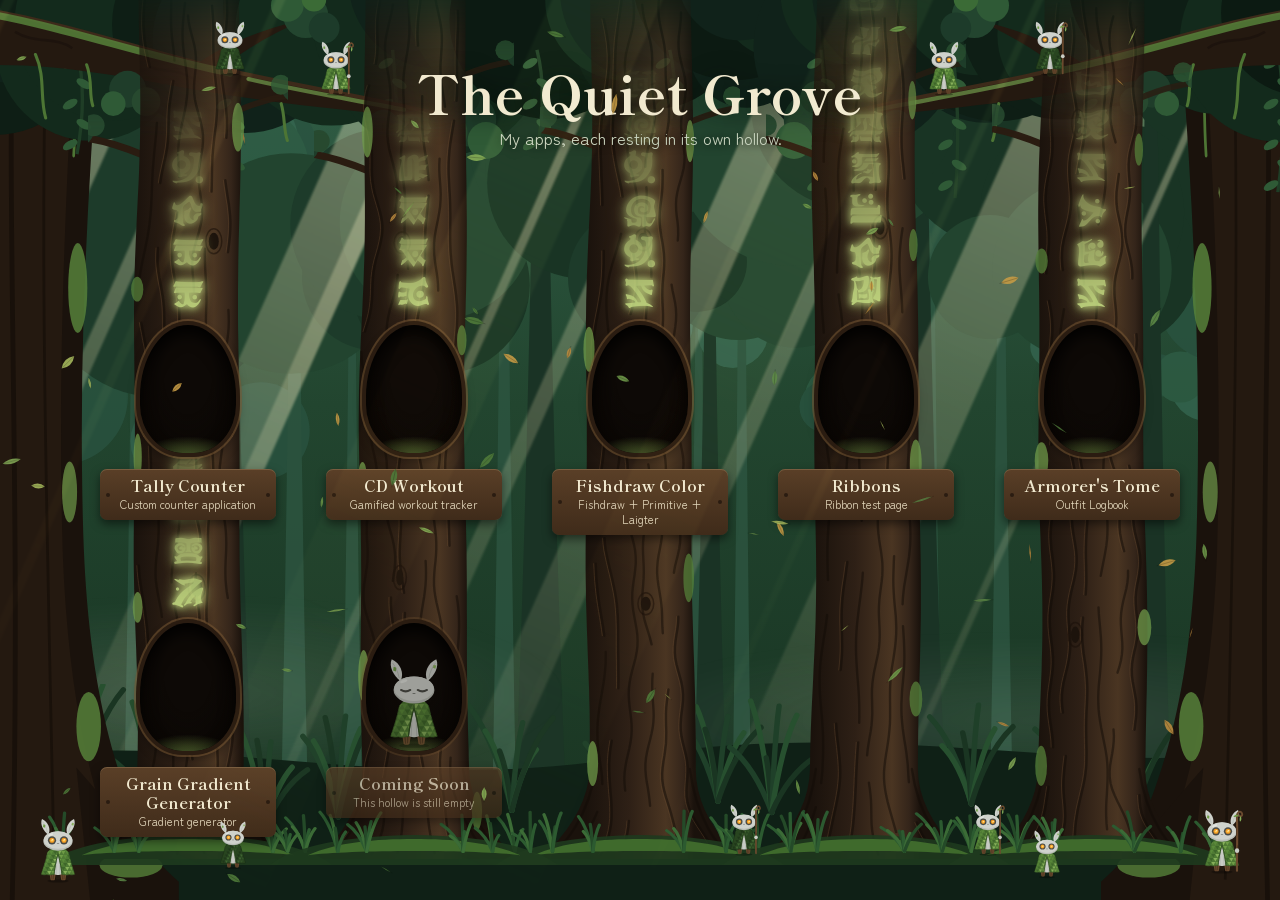
==== commit db53a7fd: "Fix link to fishdraw-color.html in index.html" ====
--- a/index.html
+++ b/index.html
@@ -599,7 +599,7 @@
       </a>
       -->
 
-      <a href="fishdraw-olor.html" class="app-card card-fishdraw-color">
+      <a href="fishdraw-color.html" class="app-card card-fishdraw-color">
         <div class="app-card-content">
           <h2>Fishdraw Color</h2>
           <p>Fishdraw + Primitive + Laigter</p>
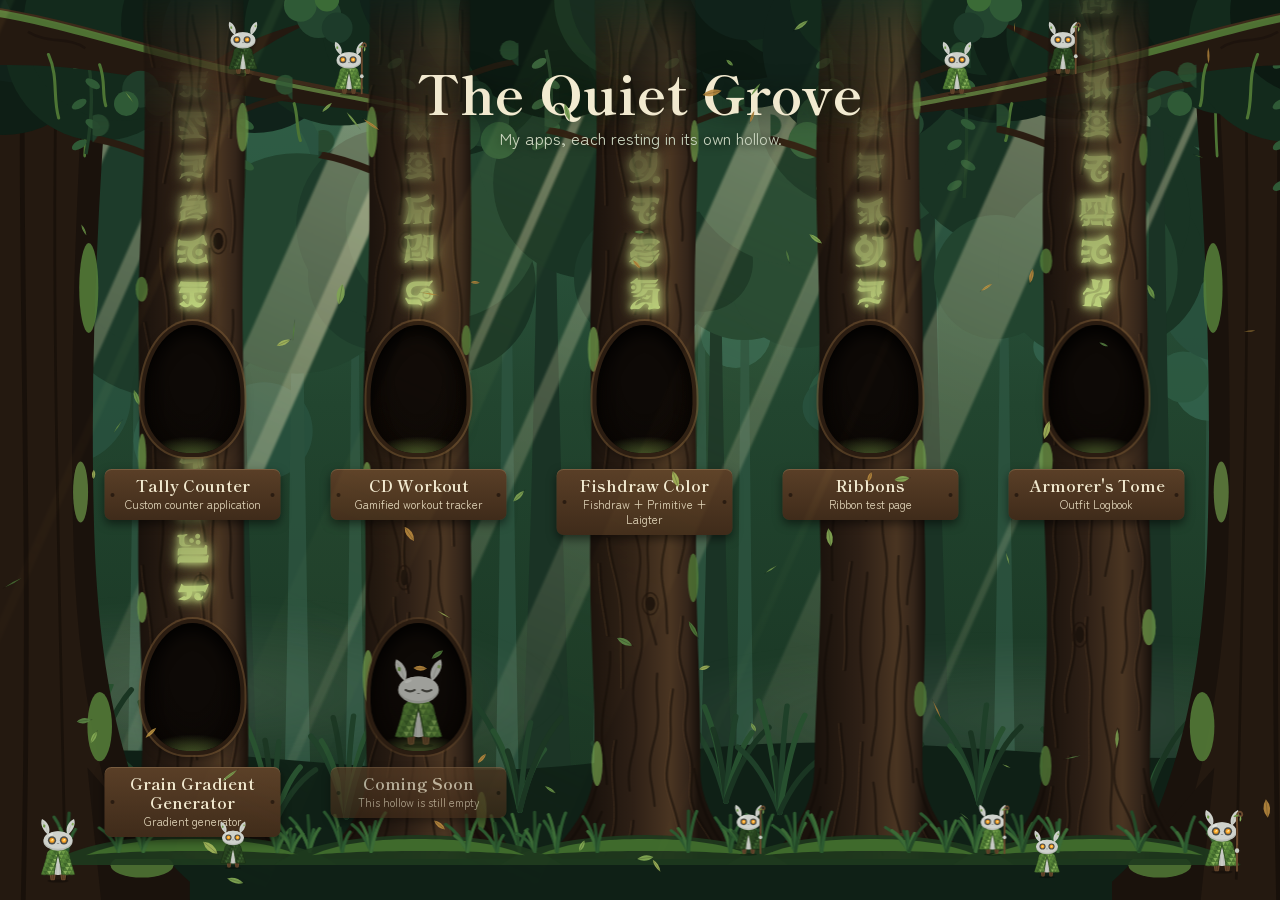
==== commit fb17a031: "Update link to Armorer's Tome page" ====
--- a/index.html
+++ b/index.html
@@ -613,7 +613,7 @@
         </div>
       </a>
       
-      <a href="https://ccamp104.github.io/armorers-tome/" class="app-card card-outfitlogbook" data-spirit="armor">
+      <a href="https://polarsquid.github.io/armorers-tome/" class="app-card card-outfitlogbook" data-spirit="armor">
         <div class="app-card-content">
           <h2>Armorer's Tome</h2>
           <p>Outfit Logbook</p>
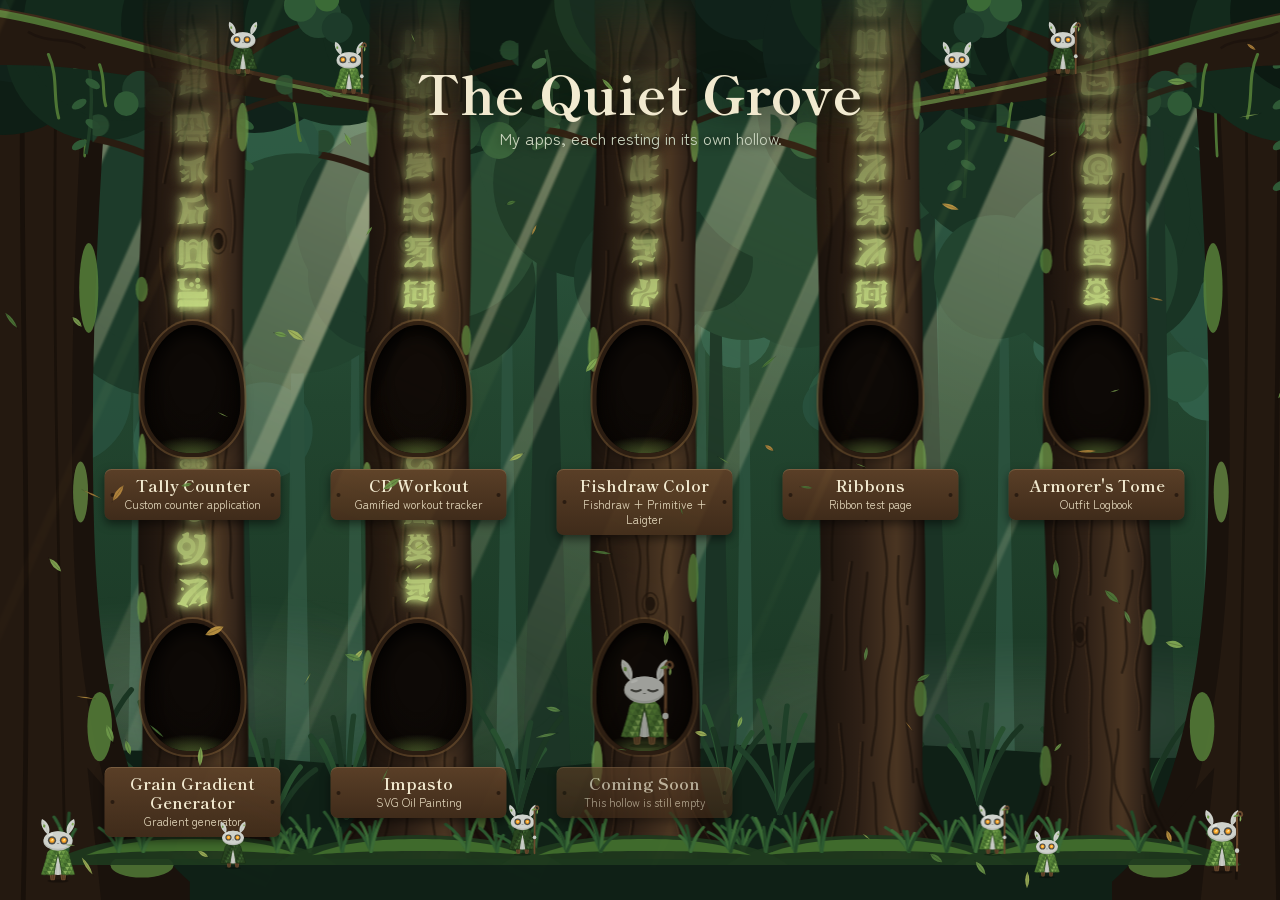
==== commit ba2e378e: "Add Impasto app card to index.html" ====
--- a/index.html
+++ b/index.html
@@ -624,6 +624,13 @@
         <div class="app-card-content">
           <h2>Grain Gradient Generator</h2>
           <p>Gradient generator</p>
+        </div>
+      </a>
+      
+      <a href="https://polarsquid.github.io/impasto/" class="app-card card-impasto">
+        <div class="app-card-content">
+          <h2>Impasto</h2>
+          <p>SVG Oil Painting</p>
         </div>
       </a>
       
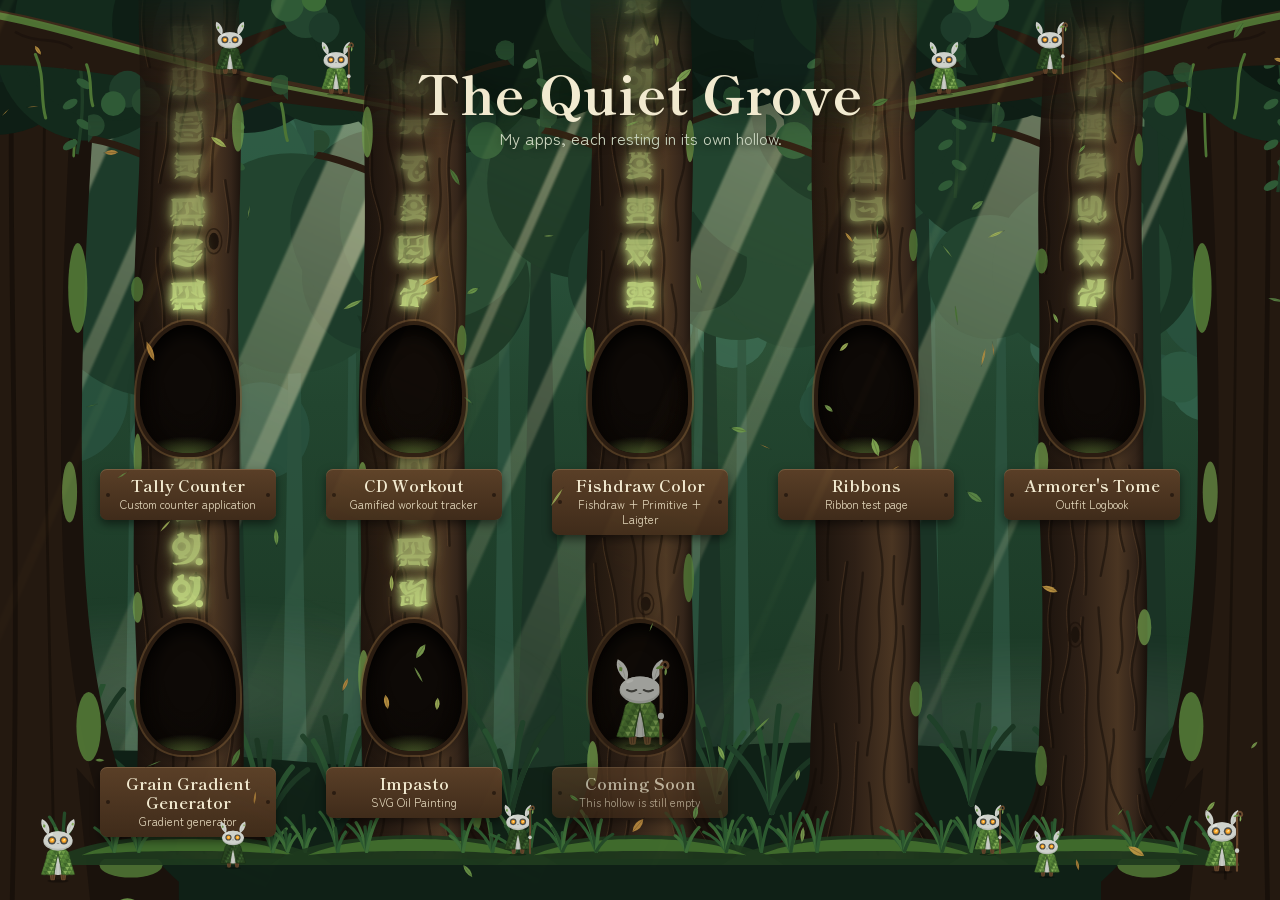
==== commit e1758973: "Add animations for fisher and painter characters" ====
--- a/index.html
+++ b/index.html
@@ -417,6 +417,14 @@
     .sp .steam path { animation: steam 3.2s ease-in-out infinite; }
     .sp .steam .steam-2 { animation-delay: -1.6s; }
     @keyframes steam { 0% { transform: translateY(2px); opacity: 0; } 35% { opacity: .85; } 100% { transform: translateY(-5px); opacity: 0; } }
+    /* Fisher: the fish wriggles on the line */
+    .sp .fishline { transform-box: view-box; transform-origin: 59.5px -6px; animation: line-sway 3.6s ease-in-out infinite alternate; }
+    @keyframes line-sway { from { transform: rotate(-3deg); } to { transform: rotate(3deg); } }
+    .sp .fish { transform-box: fill-box; transform-origin: 50% 0%; animation: wriggle 1.1s ease-in-out infinite alternate; }
+    @keyframes wriggle { from { transform: rotate(-14deg); } to { transform: rotate(12deg); } }
+    /* Painter: the brush dabs */
+    .sp .brush { transform-box: view-box; transform-origin: 49.6px 55.6px; animation: dab 2.4s ease-in-out infinite; }
+    @keyframes dab { 0%, 60%, 100% { transform: rotate(0deg); } 70% { transform: rotate(-9deg); } 80% { transform: rotate(2deg); } }
     @keyframes blink { 0%, 95%, 100% { transform: scaleY(1); } 97% { transform: scaleY(0.1); } }
     .sp .ears { transform-box: fill-box; transform-origin: 50% 100%; }
     .spirit.blown .ears { animation: wobble 0.7s ease-out; }
@@ -599,7 +607,7 @@
       </a>
       -->
 
-      <a href="fishdraw-color.html" class="app-card card-fishdraw-color">
+      <a href="fishdraw-color.html" class="app-card card-fishdraw-color" data-spirit="fisher">
         <div class="app-card-content">
           <h2>Fishdraw Color</h2>
           <p>Fishdraw + Primitive + Laigter</p>
@@ -627,7 +635,7 @@
         </div>
       </a>
       
-      <a href="https://polarsquid.github.io/impasto/" class="app-card card-impasto">
+      <a href="https://polarsquid.github.io/impasto/" class="app-card card-impasto" data-spirit="painter">
         <div class="app-card-content">
           <h2>Impasto</h2>
           <p>SVG Oil Painting</p>
@@ -751,6 +759,7 @@
       const knight = has('knight'), staff = has('staff'), dark = has('dark');
       const dj = has('dj') || has('synth');
       const mummy = has('mummy'), city = has('city'), armor = has('armor'), relaxed = has('relaxed');
+      const fisher = has('fisher'), painter = has('painter');
       const plainBody = !mummy && !city && !armor;
 
       const left = 'M30,38 C22,38 15.5,41 14,46.5 C12,57 8.5,67 5,78 Q9,79.4 13,78.4 Q17,79.6 21,78.4 L24,78.2 C25.5,66 27.5,55 30,48Z';
@@ -783,6 +792,12 @@
           <circle cx="22" cy="74.5" r="3.3" fill="${M}" ${edge}/><circle cx="38" cy="74.5" r="3.3" fill="${M}" ${edge}/>
           <path d="M16.4,84 L27,84 C28.6,84 29.2,86.8 27.8,87.3 L16.4,87.3Z" fill="${M}" ${edge}/>
           <path d="M33,84 L43.6,84 L43.6,87.3 L32.2,87.3 C30.8,86.8 31.4,84 33,84Z" fill="${M}" ${edge}/>`;
+      } else if (fisher) {
+        legs = `<path d="M17,73 L27,73 L25.8,84.4 L18.2,84.4Z" fill="#46573a"/><path d="M33,73 L43,73 L41.8,84.4 L34.2,84.4Z" fill="#46573a"/>
+          <path d="M17.2,75.2 L26.8,75.2 M33.2,75.2 L42.8,75.2" stroke="#2f3b26" stroke-width="1.6"/>
+          <path d="M17,84 L27.6,84 C28.8,84 29.2,86.6 28.2,87.2 L17,87.2Z" fill="#2f3b26"/>
+          <path d="M32.4,84 L43,84 L43,87.2 L31.8,87.2 C30.8,86.6 31.2,84 32.4,84Z" fill="#2f3b26"/>
+          <path d="M20.5,77 L20.2,83 M39.5,77 L39.8,83" stroke="#5c6e4b" stroke-width=".8"/>`;
       } else {
         legs = `<path d="M17,75 L27,75 L25.2,86 C25,87.4 19,87.4 18.8,86Z" fill="#6b4a2e"/><path d="M33,75 L43,75 L41.2,86 C41,87.4 35,87.4 34.8,86Z" fill="#6b4a2e"/>
           <path d="M20,76 L21,86 M23.5,76 L23,85.5 M36,76 L37,86 M39.5,76 L39,85.5" stroke="#4a321f" stroke-width="1"/>`;
@@ -824,10 +839,22 @@
               fill += `<path class="drift drift-${k}" style="animation-delay:${delay}s" d="${d}"/>`;
             }
           }
+        } else if (painter) {
+          // cream smock covered in thick dabs of paint
+          cloakBase = '#ece5d3'; cloakEdge = '#b7ab8f'; seam = '#b7ab8f';
+          const dabs = [[9, 70, 2.6, '#d9534f'], [16, 52, 2.2, '#3f7fbf'], [12, 62, 1.8, '#f0c13a'], [19, 74, 2.4, '#5aa469'],
+                        [41, 50, 2, '#f0c13a'], [47, 61, 2.6, '#8a5cc0'], [44, 71, 2.2, '#d9534f'], [51, 75, 1.8, '#3f7fbf'],
+                        [21, 45, 1.4, '#e8833a'], [38, 44, 1.4, '#5aa469'], [7, 76, 1.5, '#f0c13a'], [53, 68, 1.4, '#5aa469']];
+          dabs.forEach(([x, y, r, c]) => {
+            fill += `<path d="M${x - r},${y} C${x - r},${y - r * 1.3} ${x + r * 1.2},${y - r * 1.2} ${x + r},${y} C${x + r * 1.1},${y + r} ${x - r * .6},${y + r * 1.3} ${x - r},${y}Z" fill="${c}"/>`
+                  + `<circle cx="${x - r * .3}" cy="${y - r * .4}" r="${r * .3}" fill="#ffffff" opacity=".45"/>`;
+          });
+          fill += `<path d="M16,52 L15.6,56.5 M47,61 L47.4,66 M9,70 L8.8,73.6" stroke-width="1" stroke-linecap="round" stroke="#3f7fbf"/>`;
         } else {
-          const shades = dark ? ['#1f3719', '#29461f', '#335528', '#3f6531'] : ['#3e662a', '#5a8a3a', '#6f9c46', '#87b05a'];
-          cloakBase = dark ? '#284420' : '#4f7a34';
-          cloakEdge = dark ? '#1a2e14' : '#3a5f27';
+          const shades = fisher ? ['#2c5560', '#3a6d74', '#4b8582', '#66a196']
+            : dark ? ['#1f3719', '#29461f', '#335528', '#3f6531'] : ['#3e662a', '#5a8a3a', '#6f9c46', '#87b05a'];
+          cloakBase = fisher ? '#355f66' : dark ? '#284420' : '#4f7a34';
+          cloakEdge = fisher ? '#22444a' : dark ? '#1a2e14' : '#3a5f27';
           let n = 0;
           for (let row = 0; row < 8; row++) {
             const y = 37 + row * 6, off = row % 2 ? 3 : 0;
@@ -1041,6 +1068,49 @@
           <path d="M37.5,53 L58.5,53 M37.5,70 L58.5,70" stroke="#3a2718" stroke-width="1.4"/>
           <path d="M38,76 C44,74 52,74 58,76" stroke="#6f9c46" stroke-width="1.6" fill="none"/>`;
       }
+      if (fisher) {
+        // bucket hat with a fly, rod in hand, a little fish wriggling on the line
+        extras += `
+          <path d="M18,15.8 C18.4,6.8 41.6,6.8 42,15.8Z" fill="#a8945c"/>
+          <path d="M18.6,13.4 L41.4,13.4" stroke="#5c4a2a" stroke-width="2.2"/>
+          <ellipse cx="30" cy="16" rx="17" ry="3" fill="#b9a46a"/>
+          <ellipse cx="30" cy="15.4" rx="13" ry="1.4" fill="#8f7c4a" opacity=".6"/>
+          <path d="M36,12.6 L39.6,9.6" stroke="#d9534f" stroke-width="1.6" stroke-linecap="round"/>
+          <path d="M36.2,12.4 L38.6,10.8" stroke="#f0c13a" stroke-width=".9" stroke-linecap="round"/>
+          <path d="M50.4,58 L59.5,-6" stroke="#6b4a2e" stroke-width="1.5" stroke-linecap="round"/>
+          <path d="M50.4,58 L51.6,49.6" stroke="#c49a6c" stroke-width="2.6" stroke-linecap="round"/>
+          <circle cx="52.4" cy="53.2" r="2.1" fill="#9aa4ad" stroke="#5b646d" stroke-width=".6"/>
+          <g class="fishline">
+            <path d="M59.5,-6 C61,6 60.4,18 59.6,30" stroke="#e8eef0" stroke-width=".5" fill="none"/>
+            <g class="fish">
+              <path d="M59.6,30 C62.4,31.6 62.6,36 59.6,38.6 C56.6,36 56.8,31.6 59.6,30Z" fill="#e8833a"/>
+              <path d="M59.6,38.2 L62,42 L57.2,42Z" fill="#d9534f"/>
+              <circle cx="58.6" cy="32.6" r=".55" fill="#2a2f33"/>
+              <path d="M58,35 C59,35.6 60.2,35.6 61.2,35" stroke="#f0c13a" stroke-width=".6" fill="none"/>
+            </g>
+          </g>
+          <ellipse cx="50" cy="56.6" rx="3" ry="3.2" fill="#c9ccc5"/>`;
+      }
+      if (painter) {
+        // tilted beret, a paint smudge, a palette and a brush that dabs
+        extras += `
+          <path d="M15.5,15.6 C14,8.6 26,4.2 36,6.2 C44,7.8 46.6,12.4 44,15.2 C36,13.8 24,14 15.5,15.6Z" fill="#8e2f3b"/>
+          <path d="M16.2,15.4 C24,13.6 36,13.4 43.8,15" stroke="#6b2029" stroke-width="1.2" fill="none"/>
+          <path d="M30,5.4 L30.6,2.6" stroke="#6b2029" stroke-width="1.4" stroke-linecap="round"/>
+          <ellipse cx="44.5" cy="34.2" rx="2.4" ry="1.3" fill="#3f7fbf" opacity=".75" transform="rotate(-15 44.5 34.2)"/>
+          <path d="M1.5,56 C1,50 8,47.6 14.6,49 C20,50.2 21.4,54 18.6,55.6 C16.6,56.8 17.8,59.2 15.6,61 C11.6,64.2 2,62.2 1.5,56Z" fill="#c49a6c" stroke="#8a6440" stroke-width=".7"/>
+          <ellipse cx="15.4" cy="53.6" rx="1.6" ry="1.2" fill="#8a6440"/>
+          <circle cx="5.4" cy="54" r="1.6" fill="#d9534f"/><circle cx="8.6" cy="51.4" r="1.5" fill="#f0c13a"/>
+          <circle cx="12" cy="50.8" r="1.4" fill="#3f7fbf"/><circle cx="5.8" cy="58.4" r="1.5" fill="#5aa469"/>
+          <circle cx="10" cy="59.6" r="1.4" fill="#f4f1ea"/>
+          <ellipse cx="15" cy="56.4" rx="3" ry="3.2" fill="#c9ccc5"/>
+          <g class="brush">
+            <path d="M48.6,58 L56.4,40" stroke="#c0392b" stroke-width="1.6" stroke-linecap="round"/>
+            <path d="M55.6,41.8 L57.6,37.4" stroke="#b8bfc6" stroke-width="1.9"/>
+            <path d="M57.4,37.8 C57.8,35.6 59,34.4 59.6,33.6 C59.8,35 59.4,36.8 58.2,38.4Z" fill="#8a5cc0"/>
+            <ellipse cx="49.6" cy="55.6" rx="3" ry="3.2" fill="#c9ccc5"/>
+          </g>`;
+      }
       if (staff) {
         extras += `
           <path d="M52.5,86 C52,66 53.5,40 52.4,6" stroke="#6b4a2e" stroke-width="3.2" fill="none" stroke-linecap="round"/>
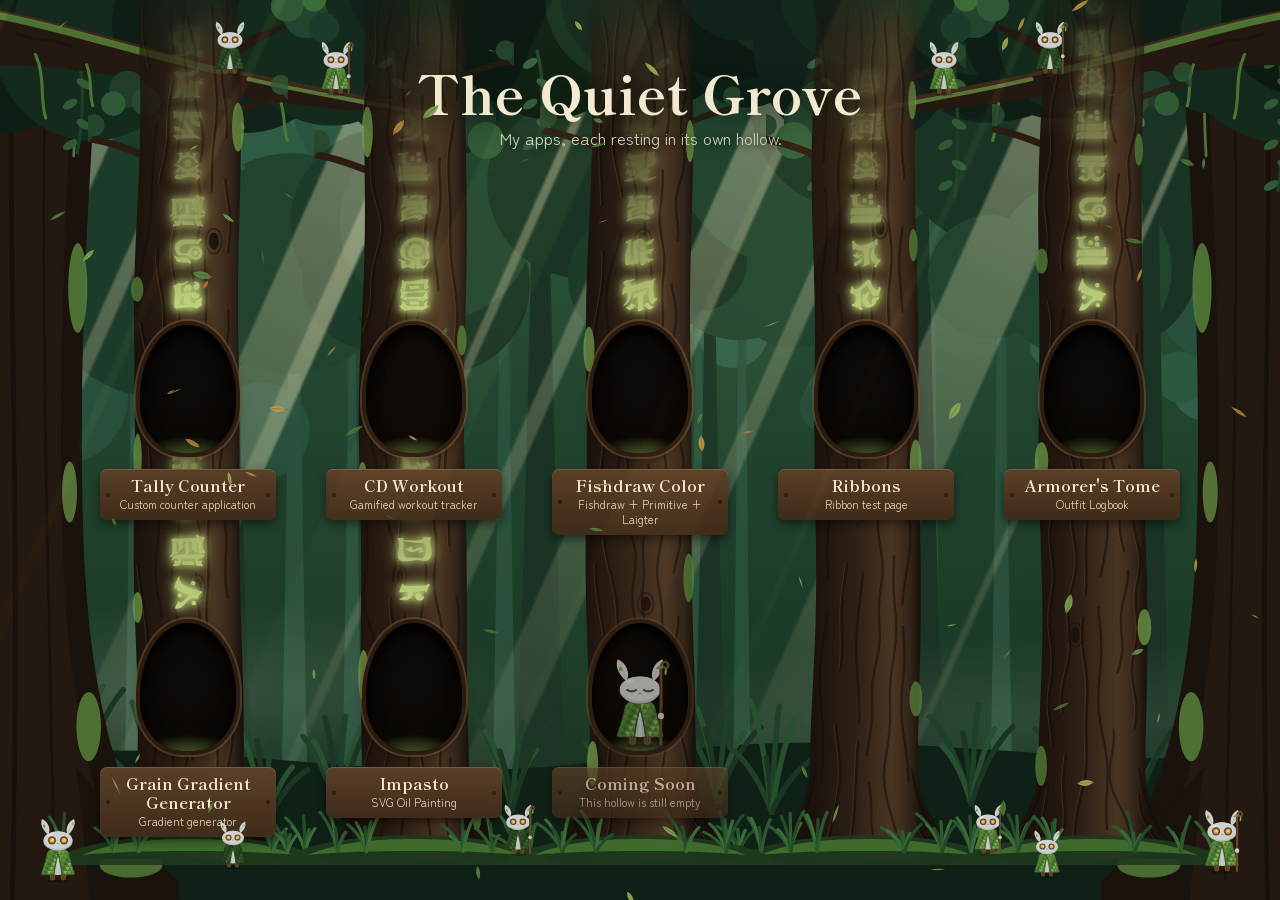
==== commit 9eca37b6: "Add files via upload" ====
--- a/index.html
+++ b/index.html
@@ -7,482 +7,11 @@
   <title>The Quiet Grove · My Apps</title>
   <link rel="preconnect" href="https://fonts.googleapis.com">
   <link rel="preconnect" href="https://fonts.gstatic.com" crossorigin>
-  <link href="https://fonts.googleapis.com/css2?family=Shippori+Mincho+B1:wght@500;700&family=Zen+Maru+Gothic:wght@400;500;700&display=swap" rel="stylesheet">
-  <style>
-    :root {
-      --glow: #d6f28f;
-      --cream: #f1e9cf;
-      --ink: #c9d4bf;
-      --plank: #5a3f27;
-      --plank-dark: #3f2b1a;
-      --display: 'Shippori Mincho B1', 'Hiragino Mincho ProN', 'Yu Mincho', Georgia, serif;
-      --body: 'Zen Maru Gothic', 'Hiragino Maru Gothic ProN', 'Segoe UI', Roboto, sans-serif;
-    }
-
-    *, *::before, *::after { box-sizing: border-box; margin: 0; padding: 0; }
-
-    html, body { min-height: 100%; }
-
-    body {
-      min-height: 100vh;
-      min-height: 100svh;
-      background: #16301f;
-      color: var(--cream);
-      font-family: var(--body);
-      line-height: 1.5;
-      overflow-x: hidden;
-      -webkit-font-smoothing: antialiased;
-    }
-
-    /* ================= The forest scene (stays put while you scroll) ================= */
-    /* Fixed layers are sized to the large viewport (100lvh) so they stay the same size
-       while the mobile address bar slides in and out during scrolling. */
-    .scene, .sun-front, .spirit-layer, #breeze {
-      height: 100vh;
-      height: 100lvh;
-    }
-
-    .scene {
-      position: fixed;
-      top: 0; left: 0; right: 0;
-      z-index: 0;
-      overflow: hidden;
-      pointer-events: none;
-      background:
-        radial-gradient(ellipse 55% 45% at 82% 0%, rgba(255, 236, 170, 0.35), transparent 70%),
-        linear-gradient(180deg, #33624a 0%, #22452f 45%, #16301f 100%);
-    }
-
-    .layer { position: absolute; inset: -2% -3%; will-change: transform; }
-    .layer svg { width: 100%; height: 100%; display: block; }
-    .layer-far { opacity: 0.8; }
-    .layer-canopy { bottom: auto; height: 24%; }
-    .layer-ground { top: auto; height: 26%; }
-
-    .foliage { transform-box: fill-box; transform-origin: 50% 100%; }
-    .vine { transform-box: fill-box; transform-origin: 50% 0%; animation: sway 7s ease-in-out infinite alternate; }
-    @keyframes sway { from { transform: rotate(-1.5deg); } to { transform: rotate(1.5deg); } }
-
-    .side-trunk {
-      position: absolute;
-      top: -2%;
-      bottom: 0;
-      width: clamp(56px, 16vw, 300px);
-      will-change: transform;
-    }
-    .side-trunk svg { width: 100%; height: 100%; display: block; }
-    .side-left  { left: -2vw; }
-    .side-right { right: -2vw; }
-    .side-right svg { transform: scaleX(-1); }
-
-    /* Sunlight shafts, slanting down from the upper right */
-    .sun {
-      position: absolute;
-      inset: 0;
-      mix-blend-mode: screen;
-    }
-    .sun-front {
-      position: fixed;
-      top: 0; left: 0; right: 0;
-      z-index: 3;
-      pointer-events: none;
-      mix-blend-mode: soft-light;
-      opacity: 0.55;
-    }
-    .ray {
-      position: absolute;
-      top: -30%;
-      height: 170%;
-      transform: rotate(24deg);
-      transform-origin: 50% 0;
-      background: linear-gradient(180deg,
-        rgba(255, 244, 196, 0.55) 0%,
-        rgba(255, 238, 180, 0.22) 45%,
-        rgba(255, 238, 180, 0) 85%);
-      filter: blur(1.2px);
-      animation: shimmer var(--dur, 11s) ease-in-out infinite alternate;
-      animation-delay: var(--delay, 0s);
-    }
-    @keyframes shimmer {
-      from { opacity: calc(var(--o, 0.7) * 0.55); }
-      to   { opacity: var(--o, 0.7); }
-    }
-
-    .mist {
-      position: absolute;
-      left: -20%;
-      right: -20%;
-      height: 30%;
-      bottom: 8%;
-      background:
-        radial-gradient(ellipse 30% 50% at 25% 50%, rgba(220, 240, 220, 0.12), transparent 70%),
-        radial-gradient(ellipse 35% 45% at 72% 60%, rgba(220, 240, 220, 0.1), transparent 70%);
-      filter: blur(8px);
-      animation: drift 28s ease-in-out infinite alternate;
-    }
-    @keyframes drift { from { transform: translateX(-4%); } to { transform: translateX(4%); } }
-
-    /* Falling leaves canvas */
-    #breeze {
-      position: fixed;
-      top: 0; left: 0;
-      width: 100%;
-      z-index: 5;
-      pointer-events: none;
-    }
-
-    /* ================= Content ================= */
-    .grove {
-      position: relative;
-      z-index: 2;
-      display: flex;
-      flex-direction: column;
-      min-height: 100vh;
-      min-height: 100svh;
-      padding:
-        calc(clamp(28px, 7vh, 72px) + env(safe-area-inset-top, 0px))
-        clamp(14px, 4vw, 40px)
-        calc(clamp(18px, 5vh, 56px) + env(safe-area-inset-bottom, 0px));
-    }
-
-    .grove-head {
-      position: relative;
-      z-index: 3;
-      text-align: center;
-      margin: 0 auto clamp(18px, 4vh, 40px);
-      max-width: 34rem;
-    }
-    .grove h1 {
-      font-family: var(--display);
-      font-weight: 700;
-      font-size: clamp(2rem, 6vw, 3.4rem);
-      line-height: 1.05;
-      text-shadow: 0 2px 24px rgba(8, 20, 12, 0.9);
-    }
-    .grove-head p {
-      margin-top: 6px;
-      color: var(--ink);
-      font-size: clamp(0.95rem, 2.2vw, 1.05rem);
-      text-shadow: 0 1px 10px rgba(8, 20, 12, 0.95);
-    }
-
-    /* One tree per app. auto-fill means new apps just add more trees. */
-    .app-grid {
-      position: relative;
-      display: grid;
-      grid-template-columns: repeat(auto-fit, minmax(150px, 200px));
-      justify-content: center;
-      gap: 8px clamp(10px, 2.5vw, 26px);
-      width: 100%;
-      max-width: 1600px;
-      margin: auto auto 0;
-    }
-
-    .app-card {
-      position: relative;
-      display: flex;
-      flex-direction: column;
-      align-items: center;
-      justify-self: center;
-      width: 100%;
-      max-width: 210px;
-      height: 290px;
-      padding-top: 58px;
-      text-decoration: none;
-      color: var(--cream);
-      -webkit-tap-highlight-color: transparent;
-    }
-
-    /* The trunk rises out of frame: the top row reaches up into the canopy */
-    .tree-svg {
-      position: absolute;
-      left: 0;
-      bottom: 0;
-      width: 100%;
-      height: calc(100% + 40px);
-      z-index: 0;
-      pointer-events: none;
-      overflow: visible;
-      -webkit-mask-image: linear-gradient(to bottom, transparent 0%, #000 18%);
-              mask-image: linear-gradient(to bottom, transparent 0%, #000 18%);
-    }
-    .top-row .tree-svg {
-      height: calc(100% + var(--rise, 220px));
-      -webkit-mask-image: linear-gradient(to bottom, transparent 0%, rgba(0,0,0,.6) 12%, #000 34%);
-              mask-image: linear-gradient(to bottom, transparent 0%, rgba(0,0,0,.6) 12%, #000 34%);
-    }
-
-    /* Glowing runes on each tree */
-      @font-face {
-      font-family: 'Obojima';
-      src: url('font/ObojimaGlyphs-Regular.ttf') format('truetype');
-    }
-
-    .tree-runes {
-      position: absolute;
-      z-index: 1; /* runes: just above the trunks */
-      left: 50%;
-      bottom: calc(100% - 50px - 18px); /* Anchors the bottom of the text just above the hollow (18px = padding below) */
-      padding: 18px; /* room for the glow so the fade mask doesn't clip it */
-      transform: translateX(-50%);
-      font-family: 'Obojima', monospace;
-      color: var(--glow);
-      text-shadow: 0 0 6px var(--glow), 0 0 12px var(--glow), 0 0 18px rgba(214, 242, 143, 0.6);
-      writing-mode: vertical-rl;
-      text-orientation: upright;
-      font-size: clamp(1rem, 3.5vw, 2.5rem);
-      letter-spacing: 4px;
-      pointer-events: none;
-      /* Fade from 90% visible at the bottom to invisible at the top of the string */
-      -webkit-mask-image: linear-gradient(to top, rgba(0, 0, 0, 0.9) 0%, rgba(0, 0, 0, 0) 100%);
-              mask-image: linear-gradient(to top, rgba(0, 0, 0, 0.9) 0%, rgba(0, 0, 0, 0) 100%);
-    }
-    
-    /* Moss and ferns that the roots sink into; wide enough to merge with neighbours */
-    .floor {
-      position: absolute;
-      z-index: 2; /* moss base: above trunks and runes */
-      left: -22%;
-      right: -22%;
-      bottom: -10px;
-      height: 58px;
-      pointer-events: none;
-    }
-    .floor svg { width: 100%; height: 100%; display: block; overflow: visible; }
-    /* One trunk per grid column: only its lowest app has roots and moss */
-    .app-card:not(.on-ground) .floor { display: none; }
-    .app-card:not(.on-ground) .root-spirit { display: none; }
-    .app-card.on-ground .trunk-column,
-    .app-card:not(.on-ground) .trunk-ground { display: none; }
-    .app-card:not(.on-ground) .tree-svg { bottom: -30px; height: calc(100% + 70px); }
-    .app-card.on-ground .tree-svg { bottom: calc(-1 * var(--drop, 0px)); height: calc(100% + 40px + var(--drop, 0px)); }
-    .app-card.on-ground.top-row .tree-svg { height: calc(100% + var(--rise, 220px) + var(--drop, 0px)); }
-    .app-card.on-ground .floor { bottom: calc(-10px - var(--drop, 0px)); }
-    .app-card.on-ground .root-spirit { bottom: calc(0px - var(--drop, 0px)); }
-    .app-card.top-row:not(.on-ground) .tree-svg { height: calc(100% + var(--rise, 220px) + 30px); }
-    .app-card.has-above .tree-svg { -webkit-mask-image: none; mask-image: none; }
-    /* One real trunk per grid column, drawn behind the apps */
-    .tree-svg { display: none !important; }
-    .col-trunks { position: absolute; inset: 0; z-index: 0; pointer-events: none; }
-    .col-trunk { position: absolute; overflow: visible; }
-
-    /* Every active app has its own runes; empty hollows don't */
-    .app-card.disabled .tree-runes { display: none; }
-
-    /* The hollow itself shows the app's background image */
-    .hollow {
-      position: relative;
-      z-index: 3; /* hollow: above moss */
-      width: 48%;
-      aspect-ratio: 3 / 4;
-      border-radius: 50% 50% 44% 44% / 56% 56% 38% 38%;
-      overflow: hidden;
-      background-color: #0d0906;
-      background-image: var(--bg, none);
-      background-size: cover;
-      background-position: center;
-      box-shadow:
-        0 0 0 4px #2a1c11,
-        0 0 0 6px rgba(120, 88, 52, 0.55),
-        0 6px 12px rgba(0, 0, 0, 0.5);
-      transition: box-shadow 0.35s ease, transform 0.35s ease;
-    }
-    .hollow::before {
-      content: "";
-      position: absolute;
-      inset: 0;
-      z-index: 1;
-      background:
-        radial-gradient(ellipse 80% 30% at 50% 108%, rgba(160, 205, 95, 0.6), transparent 70%),
-        radial-gradient(ellipse at 50% 40%, transparent 35%, rgba(8, 5, 3, 0.75) 100%);
-      box-shadow: inset 0 8px 16px rgba(0, 0, 0, 0.85);
-      border-radius: inherit;
-    }
-    .hollow .peek {
-      position: absolute;
-      z-index: 2;
-      left: 50%;
-      bottom: -110%;
-      width: 58%;
-      transform: translateX(-50%);
-      transition: bottom 0.6s ease-out;
-    }
-    .hollow .peek svg { display: block; width: 100%; height: auto; overflow: visible; }
-
-    /* Wooden sign with the app name */
-    .app-card-content {
-      position: relative;
-      z-index: 4; /* wooden sign: frontmost */
-      margin-top: 16px;
-      width: 88%;
-      padding: 7px 8px 8px;
-      text-align: center;
-      border-radius: 7px;
-      background: linear-gradient(180deg, var(--plank) 0%, var(--plank-dark) 100%);
-      box-shadow: 0 4px 10px rgba(0, 0, 0, 0.5), inset 0 1px 0 rgba(255, 220, 170, 0.18);
-    }
-    .app-card-content::before, .app-card-content::after {
-      content: "";
-      position: absolute;
-      top: 50%;
-      width: 4px; height: 4px;
-      margin-top: -2px;
-      border-radius: 50%;
-      background: #2a1c11;
-    }
-    .app-card-content::before { left: 6px; }
-    .app-card-content::after  { right: 6px; }
-
-    .card-title-row { display: flex; align-items: center; justify-content: center; gap: 6px; }
-    .card-icon { width: 16px; height: 16px; fill: var(--cream); flex-shrink: 0; }
-    .app-card h2 {
-      font-family: var(--display);
-      font-size: 1rem;
-      line-height: 1.2;
-      font-weight: 700;
-    }
-    .app-card p {
-      margin-top: 2px;
-      font-size: 0.72rem;
-      line-height: 1.3;
-      color: #e2d6bb;
-    }
-
-    .app-card:hover .hollow,
-    .app-card:focus-visible .hollow {
-      transform: scale(1.04);
-      box-shadow:
-        0 0 0 4px #2a1c11,
-        0 0 0 6px rgba(214, 242, 143, 0.55),
-        0 0 30px 6px rgba(214, 242, 143, 0.35);
-    }
-    .app-card:hover .peek, .app-card:focus-visible .peek { bottom: 3%; }
-    .app-card:active .hollow { transform: scale(0.97); }
-    .app-card:focus-visible { outline: none; }
-    .app-card:focus-visible .app-card-content { outline: 3px solid var(--glow); outline-offset: 3px; }
-
-    /* Empty hollow for future apps */
-    .app-card.disabled { cursor: not-allowed; pointer-events: none; }
-    .app-card.disabled .hollow { box-shadow: 0 0 0 4px #2a1c11, 0 0 0 6px rgba(120, 88, 52, 0.3); }
-    .app-card.disabled .peek { bottom: 3%; opacity: 0.75; }
-    .app-card.disabled .app-card-content { opacity: 0.7; }
-
-    /* Background images for each app's hollow */
-    .card-tally { --bg: none; }
-    .card-cd    { --bg: none; }
-    .card-regie { --bg: none; }
-
-    /* ================= Forest spirits (original blob sprites) ================= */
-    .spirit {
-      position: absolute;
-      z-index: 2;
-      width: var(--size, 32px);
-      pointer-events: none;
-    }
-    .spirit .lean {
-      transform-origin: 50% 100%;
-      transform: rotate(var(--lean, 0deg));
-      transition: transform 0.55s cubic-bezier(0.3, 1.7, 0.5, 1);
-    }
-    .sp { display: block; width: 100%; height: auto; overflow: visible; }
-    .spirit .sp { animation: squish 4s ease-in-out infinite; animation-delay: var(--delay, 0s); transform-origin: 50% 100%; }
-    @keyframes squish {
-      0%, 100% { transform: scale(1, 1); }
-      50% { transform: scale(1.05, 0.95); }
-    }
-    .sp .eyes { transform-box: fill-box; transform-origin: 50% 50%; animation: blink 6s infinite; animation-delay: var(--delay, 0s); }
-    .sp .neon { animation: hum 2.8s ease-in-out infinite; }
-    @keyframes hum { 0%, 100% { opacity: .55; } 50% { opacity: 1; } }
-    /* Spirit outfit animations */
-    .sp .wave-scroll { animation: wave-scroll 1.6s linear infinite; }
-    @keyframes wave-scroll { from { transform: translateX(0); } to { transform: translateX(-12px); } }
-    .sp .note { animation: note-float 2.6s ease-in-out infinite; }
-    .sp .note-2 { animation-delay: -1.3s; }
-    @keyframes note-float { 0% { transform: translateY(4px); opacity: 0; } 30% { opacity: 1; } 100% { transform: translateY(-6px); opacity: 0; } }
-    .sp .ribbon-tail { transform-box: fill-box; transform-origin: 0% 0%; animation: flutter 2.8s ease-in-out infinite alternate; }
-    .sp .ribbon-2 { transform-origin: 0% 100%; animation-duration: 2.2s; }
-    @keyframes flutter { from { transform: rotate(-5deg); } to { transform: rotate(6deg); } }
-    .sp .glint { animation: glint 3.4s ease-in-out infinite; }
-    @keyframes glint { 0%, 100% { opacity: .25; } 50% { opacity: .95; } }
-    /* Relaxed spirit: slow breathing, drifting cloak colours, rising steam */
-    .spirit .sp.relaxed { animation-duration: 7s; }
-    .sp .drift { animation: drift-0 32s ease-in-out infinite; }
-    .sp .drift-1 { animation-name: drift-1; }
-    .sp .drift-2 { animation-name: drift-2; }
-    .sp .drift-3 { animation-name: drift-3; }
-    @keyframes drift-0 { 0%, 100% { fill: #3e662a; } 25% { fill: #2f6461; } 50% { fill: #4b4372; } 75% { fill: #7a4f4a; } }
-    @keyframes drift-1 { 0%, 100% { fill: #5a8a3a; } 25% { fill: #3f817c; } 50% { fill: #62598e; } 75% { fill: #9a6560; } }
-    @keyframes drift-2 { 0%, 100% { fill: #6f9c46; } 25% { fill: #529a93; } 50% { fill: #7a70a8; } 75% { fill: #b67d72; } }
-    @keyframes drift-3 { 0%, 100% { fill: #87b05a; } 25% { fill: #6fb5ab; } 50% { fill: #968cc2; } 75% { fill: #cf998a; } }
-    .sp .steam path { animation: steam 3.2s ease-in-out infinite; }
-    .sp .steam .steam-2 { animation-delay: -1.6s; }
-    @keyframes steam { 0% { transform: translateY(2px); opacity: 0; } 35% { opacity: .85; } 100% { transform: translateY(-5px); opacity: 0; } }
-    /* Fisher: the fish wriggles on the line */
-    .sp .fishline { transform-box: view-box; transform-origin: 59.5px -6px; animation: line-sway 3.6s ease-in-out infinite alternate; }
-    @keyframes line-sway { from { transform: rotate(-3deg); } to { transform: rotate(3deg); } }
-    .sp .fish { transform-box: fill-box; transform-origin: 50% 0%; animation: wriggle 1.1s ease-in-out infinite alternate; }
-    @keyframes wriggle { from { transform: rotate(-14deg); } to { transform: rotate(12deg); } }
-    /* Painter: the brush dabs */
-    .sp .brush { transform-box: view-box; transform-origin: 49.6px 55.6px; animation: dab 2.4s ease-in-out infinite; }
-    @keyframes dab { 0%, 60%, 100% { transform: rotate(0deg); } 70% { transform: rotate(-9deg); } 80% { transform: rotate(2deg); } }
-    @keyframes blink { 0%, 95%, 100% { transform: scaleY(1); } 97% { transform: scaleY(0.1); } }
-    .sp .ears { transform-box: fill-box; transform-origin: 50% 100%; }
-    .spirit.blown .ears { animation: wobble 0.7s ease-out; }
-    @keyframes wobble { 0% { transform: rotate(0); } 30% { transform: rotate(9deg); } 60% { transform: rotate(-5deg); } 100% { transform: rotate(0); } }
-
-    .root-spirit { bottom: 0; z-index: 10; }
-    .root-spirit.left  { left: -10%; }
-    .root-spirit.right { right: -10%; }
-    .spirit-layer { position: fixed; top: 0; left: 0; right: 0; z-index: 3; pointer-events: none; overflow: hidden; }
-    .spirit-layer .spirit { --size: 40px; }
-
-    /* Large branches framing the top corners */
-    .branch {
-      position: absolute;
-      top: -1%;
-      width: clamp(240px, 40vw, 580px);
-      aspect-ratio: 500 / 280;
-      will-change: transform;
-    }
-    .branch > svg { position: absolute; inset: 0; width: 100%; height: 100%; overflow: visible; }
-    .branch-left  { left: -2%; }
-    .branch-right { right: -2%; }
-    .branch-right > svg { transform: scaleX(-1); }
-    .spirit-layer .perch { --size: 34px; transform: translate(-50%, -94%); }
-
-    @media (max-width: 700px) {
-      .app-grid { grid-template-columns: repeat(auto-fit, minmax(140px, 165px)); }
-      .app-card { height: 250px; padding-top: 44px; }
-      .hollow { width: 52%; }
-      .app-card h2 { font-size: 0.95rem; }
-      .spirit { --size: 28px; }
-      .spirit-layer .spirit { --size: 32px; }
-      .spirit-layer .inner-ground { display: none; }  /* too crowded next to the app trees on narrow screens */
-      .spirit-layer .perch { --size: 22px; }
-      .branch { width: 64vw; top: calc(env(safe-area-inset-top, 0px) + 6px); }
-      .branch-left { left: -8%; }
-      .branch-right { right: -8%; }
-    }
-
-    @media (prefers-reduced-motion: reduce) {
-      *, *::before, *::after { animation-duration: 0.001ms !important; animation-iteration-count: 1 !important; transition-duration: 0.001ms !important; }
-    }
-  </style>
+  <link href="https://fonts.googleapis.com/css2?family=Shippori+Mincho+B1:wght@700&family=Zen+Maru+Gothic&display=swap" rel="stylesheet">
+  <link rel="stylesheet" href="styles.css">
 </head>
 <body>
 
-  <!-- Shared bark gradient for the app trees -->
-  <svg width="0" height="0" style="position:absolute" aria-hidden="true">
-    <defs>
-      <linearGradient id="barkGrad" x1="0" x2="1" y1="0" y2="0">
-        <stop offset="0" stop-color="#1a120c"/>
-        <stop offset=".4" stop-color="#2e2016"/>
-        <stop offset=".74" stop-color="#4a3522"/>
-        <stop offset=".9" stop-color="#34251a"/>
-        <stop offset="1" stop-color="#1a120c"/>
-      </linearGradient>
-    </defs>
-  </svg>
 
   <!-- ===== Forest scene ===== -->
   <div class="scene" aria-hidden="true">
@@ -571,14 +100,14 @@
 
     <nav class="app-grid" aria-label="My apps" data-sway="9">
 
-      <a href="tally.html" class="app-card card-tally">
+      <a href="appsfolder/tally.html" class="app-card card-tally">
         <div class="app-card-content">
           <h2>Tally Counter</h2>
           <p>Custom counter application</p>
         </div>
       </a>
 
-      <a href="CD-workout.html" class="app-card card-cd" data-spirit="knight">
+      <a href="appsfolder/CD-workout.html" class="app-card card-cd" data-spirit="knight">
         <div class="app-card-content">
           <h2>CD Workout</h2>
           <p>Gamified workout tracker</p>
@@ -588,18 +117,18 @@
       <!--
         TO ADD A NEW APP: copy this block above the "Coming Soon" card and change
         the href, title and description. For a picture inside the hollow, add a
-        class to the <style> section like:
+        class to styles.css like:
           .card-myapp { --bg: url('images/myapp-bg.jpg'); }
         The tree, hollow and spirits are added automatically.
 
-      <a href="my-new-app.html" class="app-card card-myapp">
+      <a href="appsfolder/my-new-app.html" class="app-card card-myapp">
         <div class="app-card-content">
           <h2>My New App</h2>
           <p>Short description</p>
         </div>
       </a>
       
-      <a href="isometricgridcity.html" class="app-card card-isometricgridcity" data-spirit="city">
+      <a href="appsfolder/isometricgridcity.html" class="app-card card-isometricgridcity" data-spirit="city">
         <div class="app-card-content">
           <h2>Isometric City</h2>
           <p>Isometric city test page</p>
@@ -607,14 +136,14 @@
       </a>
       -->
 
-      <a href="fishdraw-color.html" class="app-card card-fishdraw-color" data-spirit="fisher">
+      <a href="appsfolder/fishdraw-color.html" class="app-card card-fishdraw-color" data-spirit="fisher">
         <div class="app-card-content">
           <h2>Fishdraw Color</h2>
           <p>Fishdraw + Primitive + Laigter</p>
         </div>
       </a>
       
-      <a href="ribbons.html" class="app-card card-ribbons" data-spirit="mummy">
+      <a href="appsfolder/ribbons.html" class="app-card card-ribbons" data-spirit="mummy">
         <div class="app-card-content">
           <h2>Ribbons</h2>
           <p>Ribbon test page</p>
@@ -628,7 +157,7 @@
         </div>
       </a>
       
-      <a href="grain-gradient-generator/gradient-index.html" class="app-card card-gradient" data-spirit="relaxed">
+      <a href="appsfolder/grain-gradient-generator/gradient-index.html" class="app-card card-gradient" data-spirit="relaxed">
         <div class="app-card-content">
           <h2>Grain Gradient Generator</h2>
           <p>Gradient generator</p>
@@ -654,1005 +183,8 @@
     </nav>
   </main>
 
-  <script>
-  (() => {
-    const reduceMotion = matchMedia('(prefers-reduced-motion: reduce)').matches;
-    const clamp = (v, a, b) => Math.max(a, Math.min(b, v));
-
-    function rng(seed) {
-      return () => {
-        seed = (seed + 0x6D2B79F5) | 0;
-        let t = Math.imul(seed ^ (seed >>> 15), 1 | seed);
-        t = (t + Math.imul(t ^ (t >>> 7), 61 | t)) ^ t;
-        return ((t ^ (t >>> 14)) >>> 0) / 4294967296;
-      };
-    }
-
-    /* ---------- Background forest ---------- */
-    function buildTrees(svg, o) {
-      const r = rng(o.seed);
-      let out = '';
-      for (let i = 0; i < o.count; i++) {
-        const x = (i + 0.2 + r() * 0.6) / o.count * 1000;
-        const h = o.minH + r() * (o.maxH - o.minH);
-        const w = o.w * (0.7 + r() * 0.6);
-        const top = 600 - h;
-        out += `<path d="M${x - w},600 C${x - w * .55},${600 - h * .4} ${x - w * .35},${600 - h * .75} ${x - w * .25},${top} L${x + w * .25},${top} C${x + w * .35},${600 - h * .75} ${x + w * .55},${600 - h * .4} ${x + w},600Z" fill="${o.trunk}"/>`;
-        let c = '';
-        const n = 4 + Math.floor(r() * 3);
-        for (let k = 0; k < n; k++) {
-          c += `<circle cx="${(x + (r() - .5) * w * 9).toFixed(1)}" cy="${(top + (r() - .3) * w * 3).toFixed(1)}" r="${(w * 2 + r() * w * 2.5).toFixed(1)}" fill="${o.leaves[Math.floor(r() * o.leaves.length)]}"/>`;
-        }
-        out += `<g class="foliage">${c}</g>`;
-      }
-      svg.innerHTML = out;
-    }
-    buildTrees(document.getElementById('farTrees'), { count: 20, seed: 7, minH: 320, maxH: 560, w: 8, trunk: '#2d5541', leaves: ['#2f5d45', '#356650', '#2a5340'] });
-    buildTrees(document.getElementById('midTrees'), { count: 10, seed: 21, minH: 400, maxH: 600, w: 16, trunk: '#1a3325', leaves: ['#1d3b2a', '#22442f', '#193424'] });
-
-    (function buildCanopy() {
-      const r = rng(3);
-      let out = '';
-      for (let i = 0; i < 13; i++) {
-        let c = '';
-        for (let k = 0; k < 5; k++) {
-          const shade = ['#0c1a12', '#10221a', '#0e1e15', '#132a1c'][Math.floor(r() * 4)];
-          c += `<circle cx="${(i * 80 + r() * 50).toFixed(1)}" cy="${(r() * 60 - 10).toFixed(1)}" r="${(40 + r() * 40).toFixed(1)}" fill="${shade}"/>`;
-        }
-        out += `<g class="foliage">${c}</g>`;
-      }
-      for (let v = 0; v < 9; v++) {
-        const x = 60 + v * 110 + r() * 40;
-        const len = 60 + r() * 110;
-        let lv = '';
-        for (let y = 60; y < 60 + len; y += 15) {
-          const side = Math.round(y / 15) % 2 ? 1 : -1;
-          lv += `<ellipse cx="${x + side * 5}" cy="${y}" rx="6" ry="3" fill="#2f5a36" transform="rotate(${side * 30} ${x + side * 5} ${y})"/>`;
-        }
-        out += `<g class="vine foliage" style="animation-delay:${(-r() * 7).toFixed(2)}s"><path d="M${x},50 Q${x + 8},${50 + len / 2} ${x},${60 + len}" stroke="#1f3d26" stroke-width="2.5" fill="none"/>${lv}</g>`;
-      }
-      document.getElementById('canopy').innerHTML = out;
-    })();
-
-    (function buildGround() {
-      const r = rng(11);
-      let out = `<path d="M0,300 L0,190 C150,150 300,215 500,180 C700,150 850,205 1000,170 L1000,300Z" fill="#0f2016"/>`;
-      for (let i = 0; i < 16; i++) {
-        const x = i * 66 + r() * 30, base = 200 + r() * 40;
-        let f = '';
-        for (let k = 0; k < 6; k++) {
-          const dx = (k - 2.5) * 12 + (r() - .5) * 8, hh = 40 + r() * 45;
-          f += `<path d="M${x},${base} Q${x + dx * .4},${base - hh * .7} ${x + dx},${base - hh}" stroke="${['#1f4029', '#27502f', '#1a3522'][k % 3]}" stroke-width="4" fill="none" stroke-linecap="round"/>`;
-        }
-        out += `<g class="foliage">${f}</g>`;
-      }
-      document.getElementById('ground').innerHTML = out;
-    })();
-
-    document.getElementById('trunkSvgRight').innerHTML = document.getElementById('trunkSvg').innerHTML;
-
-    /* ---------- Sunlight shafts ---------- */
-    function buildRays(el, seed, count) {
-      const r = rng(seed);
-      let out = '';
-      for (let i = 0; i < count; i++) {
-        const left = 8 + i * (100 / count) + r() * 8;
-        const width = r() < 0.35 ? 6 + r() * 14 : 24 + r() * 80;
-        const o = (0.22 + r() * 0.4).toFixed(2);
-        out += `<div class="ray" style="left:${left.toFixed(1)}%; width:${width.toFixed(0)}px; --o:${o}; --dur:${(8 + r() * 8).toFixed(1)}s; --delay:${(-r() * 10).toFixed(1)}s"></div>`;
-      }
-      el.innerHTML = out;
-    }
-    buildRays(document.getElementById('sunBack'), 17, 11);
-    buildRays(document.getElementById('sunFront'), 29, 5);
-
-    /* ---------- Spirits ---------- */
-    const SPIRIT_COLORS = ['#b9d9a0', '#a8d3c4', '#d9d59a', '#c6dcae'];
-
-    // Moss-cloaked forest spirit.
-    // Outfits (set with data-spirit="..." on a card, combine with spaces):
-    //   staff, dark, knight, dj (alias: synth), mummy, city, armor
-    let spiritUid = 0;
-    function spiritSVG(color, sleepy, outfit) {
-      const id = 'sp' + (spiritUid++);
-      const has = w => (outfit || '').split(/\s+/).includes(w);
-      const knight = has('knight'), staff = has('staff'), dark = has('dark');
-      const dj = has('dj') || has('synth');
-      const mummy = has('mummy'), city = has('city'), armor = has('armor'), relaxed = has('relaxed');
-      const fisher = has('fisher'), painter = has('painter');
-      const plainBody = !mummy && !city && !armor;
-
-      const left = 'M30,38 C22,38 15.5,41 14,46.5 C12,57 8.5,67 5,78 Q9,79.4 13,78.4 Q17,79.6 21,78.4 L24,78.2 C25.5,66 27.5,55 30,48Z';
-      const right = 'M30,38 C38,38 44.5,41 46,46.5 C48,57 51.5,67 55,78 Q51,79.4 47,78.4 Q43,79.6 39,78.4 L36,78.2 C34.5,66 32.5,55 30,48Z';
-      const headClip = `<clipPath id="${id}h"><ellipse cx="30" cy="28" rx="22" ry="14.5"/></clipPath>`;
-      const metal = `
-        <linearGradient id="${id}m" x1="0" x2="1" y1="0" y2="1"><stop offset="0" stop-color="#f4f7f9"/><stop offset=".35" stop-color="#c3cbd2"/><stop offset=".6" stop-color="#8a949e"/><stop offset="1" stop-color="#5b646d"/></linearGradient>
-        <linearGradient id="${id}s" x1="0" x2="1" y1="0" y2="0"><stop offset="0" stop-color="#66707a"/><stop offset=".3" stop-color="#dfe5ea"/><stop offset=".5" stop-color="#f7fafc"/><stop offset=".75" stop-color="#aab3bb"/><stop offset="1" stop-color="#5f6871"/></linearGradient>`;
-      const M = `url(#${id}m)`, S = `url(#${id}s)`, edge = 'stroke="#4d565f" stroke-width=".8"';
-
-      /* ----- eyes ----- */
-      const eyesOpen = `<g class="look"><g class="eyes"><circle cx="21" cy="27" r="6.2" fill="#4a4b46"/><circle cx="39" cy="27" r="6.2" fill="#4a4b46"/><circle cx="21" cy="27" r="3.8" fill="#f29a1f"/><circle cx="39" cy="27" r="3.8" fill="#f29a1f"/><circle cx="21" cy="27" r="1.8" fill="#ffd166"/><circle cx="39" cy="27" r="1.8" fill="#ffd166"/><circle cx="22.2" cy="25.8" r=".85" fill="#fff8e6"/><circle cx="40.2" cy="25.8" r=".85" fill="#fff8e6"/></g></g>`;
-      const eyesShut = `<path d="M16,28 Q21,31 26,28 M34,28 Q39,31 44,28" stroke="#4a4b46" stroke-width="2.2" fill="none" stroke-linecap="round"/>`;
-      const eyes = sleepy ? eyesShut : eyesOpen;
-
-      /* ----- legs ----- */
-      let legs;
-      if (mummy) {
-        legs = `<path d="M17,75 L27,75 L25.2,86 C25,87.4 19,87.4 18.8,86Z" fill="#e8dfc8"/><path d="M33,75 L43,75 L41.2,86 C41,87.4 35,87.4 34.8,86Z" fill="#e8dfc8"/>
-          <path d="M17.4,77.5 L26.6,79 M17.8,80.5 L26.2,82 M18.4,83.5 L25.6,85 M33.4,79 L42.6,77.5 M33.8,82 L42.2,80.5 M34.4,85 L41.6,83.5" stroke="#c4b795" stroke-width=".8"/>`;
-      } else if (city) {
-        legs = `<path d="M18,62 L29.2,62 L27.8,82.5 L19.4,82.5Z" fill="#35577f"/><path d="M30.8,62 L42,62 L40.6,82.5 L32.2,82.5Z" fill="#35577f"/>
-          <path d="M23.6,64 L23.4,82 M36.4,64 L36.6,82" stroke="#5d82ad" stroke-width=".7"/>
-          <path d="M19.2,80.6 L28,80.6 M32,80.6 L40.8,80.6" stroke="#4d73a0" stroke-width="1.6"/>
-          <path d="M17.6,82.3 L28.4,82.3 C29.6,82.3 30.2,84.4 29.6,86.4 L17.4,86.4 C16.4,86.4 16.4,83.1 17.6,82.3Z" fill="#f2f0ea"/>
-          <path d="M31.6,82.3 L42.4,82.3 C43.6,83.1 43.6,86.4 42.6,86.4 L30.4,86.4 C29.8,84.4 30.4,82.3 31.6,82.3Z" fill="#f2f0ea"/>
-          <path d="M17,86.3 L29.8,86.3 M30.2,86.3 L43,86.3" stroke="#c9453b" stroke-width="1.2"/>`;
-      } else if (armor) {
-        legs = `<path d="M17,71 L27,71 L25.6,84 L18.4,84Z" fill="${S}" ${edge}/><path d="M33,71 L43,71 L41.6,84 L34.4,84Z" fill="${S}" ${edge}/>
-          <circle cx="22" cy="74.5" r="3.3" fill="${M}" ${edge}/><circle cx="38" cy="74.5" r="3.3" fill="${M}" ${edge}/>
-          <path d="M16.4,84 L27,84 C28.6,84 29.2,86.8 27.8,87.3 L16.4,87.3Z" fill="${M}" ${edge}/>
-          <path d="M33,84 L43.6,84 L43.6,87.3 L32.2,87.3 C30.8,86.8 31.4,84 33,84Z" fill="${M}" ${edge}/>`;
-      } else if (fisher) {
-        legs = `<path d="M17,73 L27,73 L25.8,84.4 L18.2,84.4Z" fill="#46573a"/><path d="M33,73 L43,73 L41.8,84.4 L34.2,84.4Z" fill="#46573a"/>
-          <path d="M17.2,75.2 L26.8,75.2 M33.2,75.2 L42.8,75.2" stroke="#2f3b26" stroke-width="1.6"/>
-          <path d="M17,84 L27.6,84 C28.8,84 29.2,86.6 28.2,87.2 L17,87.2Z" fill="#2f3b26"/>
-          <path d="M32.4,84 L43,84 L43,87.2 L31.8,87.2 C30.8,86.6 31.2,84 32.4,84Z" fill="#2f3b26"/>
-          <path d="M20.5,77 L20.2,83 M39.5,77 L39.8,83" stroke="#5c6e4b" stroke-width=".8"/>`;
-      } else {
-        legs = `<path d="M17,75 L27,75 L25.2,86 C25,87.4 19,87.4 18.8,86Z" fill="#6b4a2e"/><path d="M33,75 L43,75 L41.2,86 C41,87.4 35,87.4 34.8,86Z" fill="#6b4a2e"/>
-          <path d="M20,76 L21,86 M23.5,76 L23,85.5 M36,76 L37,86 M39.5,76 L39,85.5" stroke="#4a321f" stroke-width="1"/>`;
-      }
-
-      /* ----- body / clothing ----- */
-      let body = '';
-      if (plainBody) {
-        // grey body showing through the front opening of the cloak
-        body += `<rect x="20" y="40" width="20" height="39" rx="9" fill="#c9ccc5"/><path d="M28,50 L27,78 M32,50 L33,78" stroke="#b3b7b0" stroke-width="1.2"/>`;
-        let fill = '';
-        let cloakBase, cloakEdge, seam = '#2f4e20';
-        if (dj) {
-          // green sine waves that scroll sideways like a sound wave
-          cloakBase = '#2b4a22'; cloakEdge = '#1c3317'; seam = '#1c3317';
-          const cols = ['#4f7f34', '#6f9c46', '#87b05a', '#c9f27a', '#a6cf6a', '#87b05a', '#6f9c46', '#4f7f34'];
-          const amps = [1.1, 1.8, 2.4, 3, 2.6, 2, 1.5, 1];
-          let w = '';
-          for (let row = 0; row < 8; row++) {
-            const y = 40.5 + row * 5;
-            let d = '';
-            for (let x = -12; x <= 72; x += 2) {
-              const yy = y + amps[row] * Math.sin((x + row * 2) / 12 * Math.PI * 2);
-              d += (x === -12 ? 'M' : ' L') + x + ',' + yy.toFixed(2);
-            }
-            w += `<path d="${d}" stroke="${cols[row]}" stroke-width="${row === 3 ? 1.7 : 1.2}" fill="none" stroke-linecap="round"/>`;
-          }
-          fill = `<g class="wave-scroll">${w}</g>`;
-        } else if (relaxed) {
-          cloakBase = null; cloakEdge = 'rgba(30,40,30,.35)'; seam = 'rgba(30,40,30,.45)';
-          let n = 0;
-          for (let row = 0; row < 8; row++) {
-            const y = 37 + row * 6, off = row % 2 ? 3 : 0;
-            for (let x = 2 + off; x < 58; x += 6) {
-              const up = (row + Math.round(x / 3)) % 2 === 0;
-              const k = (n++ * 7 + row) % 4;
-              const delay = (-(x * 0.12 + y * 0.18)).toFixed(2);   // colour drifts diagonally across the cloak
-              const d = up ? `M${x},${y + 5.2} L${x + 3},${y} L${x + 6},${y + 5.2}Z` : `M${x},${y} L${x + 6},${y} L${x + 3},${y + 5.2}Z`;
-              fill += `<path class="drift drift-${k}" style="animation-delay:${delay}s" d="${d}"/>`;
-            }
-          }
-        } else if (painter) {
-          // cream smock covered in thick dabs of paint
-          cloakBase = '#ece5d3'; cloakEdge = '#b7ab8f'; seam = '#b7ab8f';
-          const dabs = [[9, 70, 2.6, '#d9534f'], [16, 52, 2.2, '#3f7fbf'], [12, 62, 1.8, '#f0c13a'], [19, 74, 2.4, '#5aa469'],
-                        [41, 50, 2, '#f0c13a'], [47, 61, 2.6, '#8a5cc0'], [44, 71, 2.2, '#d9534f'], [51, 75, 1.8, '#3f7fbf'],
-                        [21, 45, 1.4, '#e8833a'], [38, 44, 1.4, '#5aa469'], [7, 76, 1.5, '#f0c13a'], [53, 68, 1.4, '#5aa469']];
-          dabs.forEach(([x, y, r, c]) => {
-            fill += `<path d="M${x - r},${y} C${x - r},${y - r * 1.3} ${x + r * 1.2},${y - r * 1.2} ${x + r},${y} C${x + r * 1.1},${y + r} ${x - r * .6},${y + r * 1.3} ${x - r},${y}Z" fill="${c}"/>`
-                  + `<circle cx="${x - r * .3}" cy="${y - r * .4}" r="${r * .3}" fill="#ffffff" opacity=".45"/>`;
-          });
-          fill += `<path d="M16,52 L15.6,56.5 M47,61 L47.4,66 M9,70 L8.8,73.6" stroke-width="1" stroke-linecap="round" stroke="#3f7fbf"/>`;
-        } else {
-          const shades = fisher ? ['#2c5560', '#3a6d74', '#4b8582', '#66a196']
-            : dark ? ['#1f3719', '#29461f', '#335528', '#3f6531'] : ['#3e662a', '#5a8a3a', '#6f9c46', '#87b05a'];
-          cloakBase = fisher ? '#355f66' : dark ? '#284420' : '#4f7a34';
-          cloakEdge = fisher ? '#22444a' : dark ? '#1a2e14' : '#3a5f27';
-          let n = 0;
-          for (let row = 0; row < 8; row++) {
-            const y = 37 + row * 6, off = row % 2 ? 3 : 0;
-            for (let x = 2 + off; x < 58; x += 6) {
-              const up = (row + Math.round(x / 3)) % 2 === 0;
-              const c = shades[(n++ * 7 + row) % 4];
-              fill += up
-                ? `<path d="M${x},${y + 5.2} L${x + 3},${y} L${x + 6},${y + 5.2}Z" fill="${c}"/>`
-                : `<path d="M${x},${y} L${x + 6},${y} L${x + 3},${y + 5.2}Z" fill="${c}"/>`;
-            }
-          }
-        }
-        body += `<defs><clipPath id="${id}c"><path d="${left}"/><path d="${right}"/></clipPath></defs>
-          <g clip-path="url(#${id}c)"><rect x="0" y="36" width="60" height="46" ${cloakBase ? `fill="${cloakBase}"` : 'class="drift drift-0" style="animation-delay:-9s"'}/>${fill}</g>
-          <path d="${left}" fill="none" stroke="${cloakEdge}" stroke-width="0.9"/>
-          <path d="${right}" fill="none" stroke="${cloakEdge}" stroke-width="0.9"/>
-          <path d="M30,48 C27.5,55 25.5,66 24,78.2 M30,48 C32.5,55 34.5,66 36,78.2" fill="none" stroke="${seam}" stroke-width="1.3"/>`;
-      }
-
-      if (mummy) {
-        // wrapped from shoulders to feet in criss-crossing bandages
-        const torso = 'M30,38 C22,38 15.5,41 14,46.5 C12.5,56 11.5,66 11,77.5 C16,79.6 44,79.6 49,77.5 C48.5,66 47.5,56 46,46.5 C44.5,41 38,38 30,38Z';
-        let bands = '';
-        for (let i = 0; i < 14; i++) {
-          const y = 42 + i * 3.6;
-          bands += `<path d="M0,${y} L60,${y - 8}" stroke="${i % 2 ? '#e2d8bf' : '#efe7d2'}" stroke-width="4"/><path d="M0,${y + 2} L60,${y - 6}" stroke="#c7ba98" stroke-width=".55"/>`;
-        }
-        bands += `<path d="M4,49 L56,61" stroke="#f4eddc" stroke-width="3.6"/><path d="M4,50.8 L56,62.8" stroke="#c7ba98" stroke-width=".55"/>
-          <path d="M6,68 L54,74" stroke="#f4eddc" stroke-width="3.4"/><path d="M6,69.7 L54,75.7" stroke="#c7ba98" stroke-width=".55"/>`;
-        body += `<defs><clipPath id="${id}t"><path d="${torso}"/></clipPath></defs>
-          <path d="${torso}" fill="#e8dfc8"/><g clip-path="url(#${id}t)">${bands}</g>
-          <path d="${torso}" fill="none" stroke="#b9ab88" stroke-width=".8"/>`;
-      }
-
-      if (city) {
-        // t-shirt with a little isometric cube, open denim jacket, one arm raised with the drink
-        body += `
-          <path d="M21.5,40.5 L38.5,40.5 L40,64 L20,64Z" fill="#e8b84a"/>
-          <path d="M30,48.6 L33.6,50.6 L30,52.6 L26.4,50.6Z" fill="#f6f1e3"/>
-          <path d="M26.4,50.6 L30,52.6 L30,56.8 L26.4,54.8Z" fill="#4a78ab"/>
-          <path d="M30,52.6 L33.6,50.6 L33.6,54.8 L30,56.8Z" fill="#2c4f78"/>
-          <path d="M30,38 C22,38 16,41 14.5,46 C13.5,53 13.2,59 13.5,65 L23.8,65 C24.6,58 26,50.5 28.4,43Z" fill="#4a78ab"/>
-          <path d="M30,38 C38,38 44,41 45.5,46 C46.5,53 46.8,59 46.5,65 L36.2,65 C35.4,58 34,50.5 31.6,43Z" fill="#4a78ab"/>
-          <path d="M23.4,40.4 L28.4,43 L25.4,48.5Z M36.6,40.4 L31.6,43 L34.6,48.5Z" fill="#35618f"/>
-          <path d="M15.2,63 L23,63 M37,63 L44.8,63 M27.2,45 C25.6,51 24.6,57 24,63.5 M32.8,45 C34.4,51 35.4,57 36,63.5" stroke="#9dbbe0" stroke-width=".6" stroke-dasharray="1.2 1.1" fill="none"/>
-          <rect x="16.6" y="50" width="5.4" height="4.6" rx=".8" fill="none" stroke="#9dbbe0" stroke-width=".6" stroke-dasharray="1.1 1"/>
-          <path d="M15.6,46.5 C13,52 12,58 12.4,62.6" stroke="#4a78ab" stroke-width="5" fill="none" stroke-linecap="round"/>
-          <ellipse cx="12.5" cy="64.6" rx="2.7" ry="3" fill="#c9ccc5"/>`;
-      }
-
-      if (armor) {
-        // polished plate: pauldrons, long breastplate, vambraces
-        body += `
-          <rect x="8.4" y="46" width="6.2" height="16" rx="3" fill="${S}" ${edge}/>
-          <rect x="45.4" y="46" width="6.2" height="16" rx="3" fill="${S}" ${edge}/>
-          <circle cx="11.5" cy="64" r="3.3" fill="${M}" ${edge}/><circle cx="48.5" cy="64" r="3.3" fill="${M}" ${edge}/>
-          <path d="M15.5,42 C20,38.5 40,38.5 44.5,42 L46.2,70.5 C40,74 20,74 13.8,70.5Z" fill="${S}" ${edge}/>
-          <path d="M30,40 L30,72.8" stroke="#ffffff" stroke-width=".8" opacity=".6"/>
-          <path d="M16.8,57 C24,60 36,60 43.2,57" stroke="#6c757e" stroke-width=".8" fill="none"/>
-          <path class="glint" d="M20,44.5 C22.2,52 22.4,60 21,67" stroke="#ffffff" stroke-width="2" fill="none" stroke-linecap="round"/>
-          <path d="M22,40.4 C26,42.8 34,42.8 38,40.4 L37,37.6 C33,39.2 27,39.2 23,37.6Z" fill="${M}" ${edge}/>
-          <path d="M8.6,47.5 C7.6,40.5 15,37.6 21,40.6 C19,43 18,46 18,49.2 C15,48.2 12,47.7 8.6,47.5Z" fill="${S}" ${edge}/>
-          <path d="M51.4,47.5 C52.4,40.5 45,37.6 39,40.6 C41,43 42,46 42,49.2 C45,48.2 48,47.7 51.4,47.5Z" fill="${S}" ${edge}/>
-          <path d="M10,44.5 C12.5,42 16,41.4 19.4,42.6 M50,44.5 C47.5,42 44,41.4 40.6,42.6" stroke="#6c757e" stroke-width=".7" fill="none"/>`;
-      }
-
-      /* ----- ears ----- */
-      const earShapeL = 'M15.5,18.5 C20,10 15,-1 6,-5 C2.5,3 8,13 15.5,18.5Z';
-      const earShapeR = 'M44.5,18.5 C40,10 45,-1 54,-5 C57.5,3 52,13 44.5,18.5Z';
-      let earL, earR;
-      if (armor) {
-        earL = `<path d="${earShapeL}" fill="${S}" ${edge}/><path d="M14,15 C13,9 10,3 7,-1" fill="none" stroke="#ffffff" stroke-width=".9" opacity=".7"/>`;
-        earR = `<path d="${earShapeR}" fill="${S}" ${edge}/><path d="M46,15 C47,9 50,3 53,-1" fill="none" stroke="#ffffff" stroke-width=".9" opacity=".7"/>`;
-      } else {
-        const patchL = mummy
-          ? `<path d="M7.5,4 L14.5,1 M10,11 L16.5,8.6" stroke="#ece4cf" stroke-width="2.6"/><path d="M7.8,5.2 L14.6,2.3 M10.2,12.2 L16.6,9.8" stroke="#c7ba98" stroke-width=".5"/>`
-          : `<path d="M8,3 L11,4 L10.5,8 L7.5,7Z" fill="#6f9c46"/>`;
-        const patchR = mummy
-          ? `<path d="M52.5,4 L45.5,1 M50,11 L43.5,8.6" stroke="#ece4cf" stroke-width="2.6"/><path d="M52.2,5.2 L45.4,2.3 M49.8,12.2 L43.4,9.8" stroke="#c7ba98" stroke-width=".5"/>`
-          : `<path d="M51,1 L54,1.5 L53,5 L50.5,4Z" fill="#87b05a"/>`;
-        earL = `<path d="${earShapeL}" fill="#cfd2cc"/><path d="M14,15 C13,9 10,3 7,-1" fill="none" stroke="#b3b7b0" stroke-width="${knight ? 1.4 : 1}"/>${patchL}`;
-        earR = `<path d="${earShapeR}" fill="#cfd2cc"/><path d="M46,15 C47,9 50,3 53,-1" fill="none" stroke="#b3b7b0" stroke-width="${knight ? 1.4 : 1}"/>${patchR}`;
-      }
-      const ears = knight
-        ? `<g transform="translate(15.5 18.5) scale(.6) translate(-15.5 -18.5)">${earL}</g><g transform="translate(44.5 18.5) scale(.6) translate(-44.5 -18.5)">${earR}</g>`
-        : earL + earR;
-
-      const antlers = knight ? `
-        <g fill="none" stroke="#d9c9a3" stroke-width="2.4" stroke-linecap="round" stroke-linejoin="round">
-          <path d="M24,15 C23,8 21,2 18,-5 M21.5,5 C18,3.5 15,1 13,-2 M19.5,0 C18,-4 17,-7 14,-10 M18.5,-3 C20,-6 21,-9 22,-12"/>
-          <path d="M36,15 C37,9 39,4 41,-2 M38.5,7 C41.5,6 44,4 46,1 M40.5,1 C42,-2 43,-4 45,-6"/>
-        </g>
-        <path d="M22.5,14 L25.5,14 M34.5,14 L37.5,14" stroke="#b8a680" stroke-width="2" stroke-linecap="round"/>` : '';
-
-      /* ----- head ----- */
-      let head, face;
-      if (armor) {
-        // full helm with a visor slit; the amber eyes glow inside
-        const slitEyes = sleepy
-          ? `<path d="M17.5,27.8 L24.5,27.8 M35.5,27.8 L42.5,27.8" stroke="#8a5a1c" stroke-width="1.2" stroke-linecap="round"/>`
-          : `<g class="look"><circle cx="21" cy="27.6" r="4" fill="rgba(242,154,31,.35)"/><circle cx="39" cy="27.6" r="4" fill="rgba(242,154,31,.35)"/><circle cx="21" cy="27.6" r="2.1" fill="#f29a1f"/><circle cx="39" cy="27.6" r="2.1" fill="#f29a1f"/><circle cx="21" cy="27.6" r="1" fill="#ffd166"/><circle cx="39" cy="27.6" r="1" fill="#ffd166"/></g>`;
-        head = `<ellipse cx="30" cy="28" rx="22.6" ry="15" fill="${S}" ${edge}/>
-          <path d="M30,13.2 L30,24" stroke="#ffffff" stroke-width="1" opacity=".7"/>
-          <path d="M30,13.2 L30,24" stroke="#6c757e" stroke-width=".6" transform="translate(.9 0)"/>
-          <path class="glint" d="M15.5,18.5 C21,15 28,14 34,14.3" stroke="#ffffff" stroke-width="1.5" fill="none" stroke-linecap="round"/>`;
-        face = `<path d="M11.8,25 C18,23.2 42,23.2 48.2,25 L47.7,30.6 C42,32.3 18,32.3 12.3,30.6Z" fill="#15181c"/>
-          ${slitEyes}
-          <g fill="#3a4148">${[0, 1, 2].map(r => [0, 1, 2, 3].map(c => `<circle cx="${35 + c * 2.4}" cy="${34.4 + r * 2.2}" r=".65"/>`).join('')).join('')}</g>
-          <circle cx="10.4" cy="28" r=".9" fill="#4d565f"/><circle cx="49.6" cy="28" r=".9" fill="#4d565f"/>`;
-      } else {
-        head = `<ellipse cx="30" cy="28" rx="22" ry="14.5" fill="#b9bdb6"/>
-          <ellipse cx="30" cy="26.6" rx="21.4" ry="13.2" fill="#cfd2cc"/>
-          <ellipse cx="19" cy="18.5" rx="4" ry="1.6" fill="#e2e4df" transform="rotate(-20 19 18.5)"/>`;
-        const noseY = city ? 34.3 : 31.8;
-        face = `${eyes}<path d="M28.9,${noseY} L31.1,${noseY}" stroke="#7d807a" stroke-width="1.1" stroke-linecap="round"/>`;
-        if (relaxed && !sleepy) {
-          face += `<path d="M14.4,27.6 A6.6,6.6 0 0 1 27.6,27.6 Z M32.4,27.6 A6.6,6.6 0 0 1 45.6,27.6 Z" fill="#c4c8c1"/>
-            <path d="M14.6,27.6 Q21,28.6 27.4,27.6 M32.6,27.6 Q39,28.6 45.4,27.6" stroke="#4a4b46" stroke-width="1.5" fill="none" stroke-linecap="round"/>
-            <path d="M27.4,34.4 Q30,36.4 32.6,34.4" stroke="#7d807a" stroke-width="1.1" fill="none" stroke-linecap="round"/>
-            <ellipse cx="15.5" cy="34.5" rx="3" ry="1.6" fill="#e9a08a" opacity=".35"/><ellipse cx="44.5" cy="34.5" rx="3" ry="1.6" fill="#e9a08a" opacity=".35"/>`;
-        }
-        if (mummy) {
-          // bandages over the head, leaving a gap for the eyes
-          face += `<g clip-path="url(#${id}h)">
-            <path d="M2,11.5 L58,13.5" stroke="#efe7d2" stroke-width="4.4"/><path d="M2,13.7 L58,15.7" stroke="#c7ba98" stroke-width=".5"/>
-            <path d="M4,20.4 L56,15.4" stroke="#e6dcc4" stroke-width="4"/><path d="M4,22.4 L56,17.4" stroke="#c7ba98" stroke-width=".5"/>
-            <path d="M4,38.6 L56,32.4" stroke="#efe7d2" stroke-width="4.2"/><path d="M4,40.6 L56,34.4" stroke="#c7ba98" stroke-width=".5"/>
-            <path d="M6,43 L54,39.5" stroke="#e6dcc4" stroke-width="3.6"/>
-          </g>`;
-        }
-        if (city) {
-          face += `<g>
-            <rect x="13.2" y="21.6" width="15.2" height="10.2" rx="4" fill="#15171c"/>
-            <rect x="31.6" y="21.6" width="15.2" height="10.2" rx="4" fill="#15171c"/>
-            <path d="M28.4,24.6 Q30,23.1 31.6,24.6" stroke="#15171c" stroke-width="1.7" fill="none"/>
-            <path d="M13.4,24.6 L8.4,23 M46.6,24.6 L51.6,23" stroke="#15171c" stroke-width="1.3"/>
-            <path d="M15.8,24.2 L20.4,24.2 M34.2,24.2 L38.8,24.2" stroke="#6b7385" stroke-width="1.1" stroke-linecap="round"/>
-          </g>`;
-        }
-      }
-
-      /* ----- accessories ----- */
-      let extras = '';
-      if (dj) {
-        // bulky headphones + drifting music notes
-        extras += `
-          <path d="M8,27 C8,3 52,3 52,27" fill="none" stroke="#23262a" stroke-width="4.8" stroke-linecap="round"/>
-          <path d="M11.4,18.5 C15.5,8.6 44.5,8.6 48.6,18.5" fill="none" stroke="#4b5057" stroke-width="1.1"/>
-          <path d="M22,8.4 C27,6.8 33,6.8 38,8.4" fill="none" stroke="#3a3f45" stroke-width="3.2" stroke-linecap="round"/>
-          <rect x="1.2" y="18.6" width="10.4" height="17.6" rx="5.2" fill="#23262a"/>
-          <rect x="48.4" y="18.6" width="10.4" height="17.6" rx="5.2" fill="#23262a"/>
-          <rect x="8.6" y="20.8" width="4.2" height="13.2" rx="2.1" fill="#3a3f45"/>
-          <rect x="47.2" y="20.8" width="4.2" height="13.2" rx="2.1" fill="#3a3f45"/>
-          <circle cx="6.4" cy="27.4" r="3.3" fill="none" stroke="#c9f27a" stroke-width="1.1"/>
-          <circle cx="53.6" cy="27.4" r="3.3" fill="none" stroke="#c9f27a" stroke-width="1.1"/>
-          <circle cx="6.4" cy="27.4" r="1" fill="#c9f27a"/><circle cx="53.6" cy="27.4" r="1" fill="#c9f27a"/>
-          <g class="note" fill="#c9f27a" stroke="#c9f27a">
-            <path d="M52.6,-1 L52.6,-8.6 L57,-10 L57,-2.4" fill="none" stroke-width="1"/>
-            <circle cx="51.6" cy="-.6" r="1.5" stroke="none"/><circle cx="56" cy="-2" r="1.5" stroke="none"/>
-          </g>
-          <g class="note note-2" fill="#a6cf6a" stroke="#a6cf6a">
-            <path d="M5.6,0 L5.6,-6.6" fill="none" stroke-width="1"/>
-            <path d="M5.6,-6.6 C7.6,-5.6 8.4,-4.6 8,-3" fill="none" stroke-width="1"/>
-            <circle cx="4.6" cy=".4" r="1.5" stroke="none"/>
-          </g>`;
-      }
-      if (city) {
-        // tall cup with a straw, held up to sip
-        extras += `
-          <path d="M43.8,33.4 L52.6,33.4 L51.4,57 L45,57Z" fill="#f4efe4" stroke="#cfc8b8" stroke-width=".6"/>
-          <path d="M44.3,42 L52.1,42 L51.8,48.6 L44.6,48.6Z" fill="#9b6b43"/>
-          <path d="M46.4,45.3 L50,45.3" stroke="#f4efe4" stroke-width=".7"/>
-          <rect x="43" y="31.4" width="10.4" height="2.4" rx="1" fill="#ffffff" stroke="#cfc8b8" stroke-width=".6"/>
-          <path d="M48.6,31.6 L48.6,24.4 L34.4,35.2" stroke="#6fbf73" stroke-width="1.7" fill="none" stroke-linecap="round" stroke-linejoin="round"/>
-          <path d="M44.2,45.6 C47.4,49.2 48.8,52.6 47.6,53.6" stroke="#4a78ab" stroke-width="5.2" fill="none" stroke-linecap="round"/>
-          <ellipse cx="47.6" cy="52.4" rx="3" ry="3.2" fill="#c9ccc5"/>`;
-      }
-      if (relaxed) {
-        extras += `
-          <g class="steam" fill="none" stroke="#eef2ea" stroke-width="1.1" stroke-linecap="round">
-            <path d="M27.8,50.5 C26.6,48.6 29,47.4 27.8,45.4"/>
-            <path class="steam-2" d="M32,50.5 C30.8,48.6 33.2,47.4 32,45.4"/>
-          </g>
-          <path d="M23.6,51.4 L36.4,51.4 L35.2,59.2 C34.6,61.4 25.4,61.4 24.8,59.2Z" fill="#d9c4a0" stroke="#a88a5c" stroke-width=".7"/>
-          <path d="M24,54 L36,54" stroke="#7fa453" stroke-width="1.6"/>
-          <ellipse cx="30" cy="51.4" rx="6.4" ry="1.3" fill="#8a5a2b"/>
-          <ellipse cx="23" cy="56.4" rx="3" ry="3.2" fill="#c9ccc5"/>
-          <ellipse cx="37" cy="56.4" rx="3" ry="3.2" fill="#c9ccc5"/>`;
-      }
-      if (mummy) {
-        // loose ribbon ends fluttering in the breeze
-        extras += `
-          <path class="ribbon-tail" d="M46,60 C52,63 50,70 55,75 C57.5,78 56,82 58.5,86" stroke="#b9ab88" stroke-width="3.8" fill="none" stroke-linecap="round"/>
-          <path class="ribbon-tail" d="M46,60 C52,63 50,70 55,75 C57.5,78 56,82 58.5,86" stroke="#ece4cf" stroke-width="2.8" fill="none" stroke-linecap="round"/>
-          <path class="ribbon-tail ribbon-2" d="M41,16 C46,11 50,13.5 55.5,8.5" stroke="#b9ab88" stroke-width="3.6" fill="none" stroke-linecap="round"/>
-          <path class="ribbon-tail ribbon-2" d="M41,16 C46,11 50,13.5 55.5,8.5" stroke="#ece4cf" stroke-width="2.6" fill="none" stroke-linecap="round"/>`;
-      }
-      if (knight) {
-        extras += `
-          <g transform="rotate(-12 8 62)">
-            <path d="M6.4,60 L6.4,32 L8,28.5 L9.6,32 L9.6,60Z" fill="#dfe4e8" stroke="#8e979e" stroke-width=".6"/>
-            <path d="M8,31 L8,58" stroke="#aab2b8" stroke-width=".6"/>
-            <rect x="2.3" y="59.5" width="11.4" height="2.6" rx="1.2" fill="#9a7a3e"/>
-            <rect x="6.7" y="62" width="2.6" height="6" fill="#5a3f27"/>
-            <circle cx="8" cy="69" r="1.6" fill="#9a7a3e"/>
-            <ellipse cx="8" cy="64.5" rx="3.2" ry="3.4" fill="#4f7a34"/>
-          </g>
-          <rect x="37" y="47" width="22" height="29" rx="2.6" fill="#6b4a2e" stroke="#4a321f" stroke-width="1.6"/>
-          <path d="M41,49 C42,56 40,63 41.5,74 M45.5,49 L46.5,74 M50,49 C49,57 51,64 50,74 M54.5,49 L55,74" stroke="#4a321f" stroke-width="1" fill="none"/>
-          <ellipse cx="48" cy="60" rx="2.6" ry="3.6" fill="#5a3d25" stroke="#4a321f" stroke-width=".9"/>
-          <path d="M37.5,53 L58.5,53 M37.5,70 L58.5,70" stroke="#3a2718" stroke-width="1.4"/>
-          <path d="M38,76 C44,74 52,74 58,76" stroke="#6f9c46" stroke-width="1.6" fill="none"/>`;
-      }
-      if (fisher) {
-        // bucket hat with a fly, rod in hand, a little fish wriggling on the line
-        extras += `
-          <path d="M18,15.8 C18.4,6.8 41.6,6.8 42,15.8Z" fill="#a8945c"/>
-          <path d="M18.6,13.4 L41.4,13.4" stroke="#5c4a2a" stroke-width="2.2"/>
-          <ellipse cx="30" cy="16" rx="17" ry="3" fill="#b9a46a"/>
-          <ellipse cx="30" cy="15.4" rx="13" ry="1.4" fill="#8f7c4a" opacity=".6"/>
-          <path d="M36,12.6 L39.6,9.6" stroke="#d9534f" stroke-width="1.6" stroke-linecap="round"/>
-          <path d="M36.2,12.4 L38.6,10.8" stroke="#f0c13a" stroke-width=".9" stroke-linecap="round"/>
-          <path d="M50.4,58 L59.5,-6" stroke="#6b4a2e" stroke-width="1.5" stroke-linecap="round"/>
-          <path d="M50.4,58 L51.6,49.6" stroke="#c49a6c" stroke-width="2.6" stroke-linecap="round"/>
-          <circle cx="52.4" cy="53.2" r="2.1" fill="#9aa4ad" stroke="#5b646d" stroke-width=".6"/>
-          <g class="fishline">
-            <path d="M59.5,-6 C61,6 60.4,18 59.6,30" stroke="#e8eef0" stroke-width=".5" fill="none"/>
-            <g class="fish">
-              <path d="M59.6,30 C62.4,31.6 62.6,36 59.6,38.6 C56.6,36 56.8,31.6 59.6,30Z" fill="#e8833a"/>
-              <path d="M59.6,38.2 L62,42 L57.2,42Z" fill="#d9534f"/>
-              <circle cx="58.6" cy="32.6" r=".55" fill="#2a2f33"/>
-              <path d="M58,35 C59,35.6 60.2,35.6 61.2,35" stroke="#f0c13a" stroke-width=".6" fill="none"/>
-            </g>
-          </g>
-          <ellipse cx="50" cy="56.6" rx="3" ry="3.2" fill="#c9ccc5"/>`;
-      }
-      if (painter) {
-        // tilted beret, a paint smudge, a palette and a brush that dabs
-        extras += `
-          <path d="M15.5,15.6 C14,8.6 26,4.2 36,6.2 C44,7.8 46.6,12.4 44,15.2 C36,13.8 24,14 15.5,15.6Z" fill="#8e2f3b"/>
-          <path d="M16.2,15.4 C24,13.6 36,13.4 43.8,15" stroke="#6b2029" stroke-width="1.2" fill="none"/>
-          <path d="M30,5.4 L30.6,2.6" stroke="#6b2029" stroke-width="1.4" stroke-linecap="round"/>
-          <ellipse cx="44.5" cy="34.2" rx="2.4" ry="1.3" fill="#3f7fbf" opacity=".75" transform="rotate(-15 44.5 34.2)"/>
-          <path d="M1.5,56 C1,50 8,47.6 14.6,49 C20,50.2 21.4,54 18.6,55.6 C16.6,56.8 17.8,59.2 15.6,61 C11.6,64.2 2,62.2 1.5,56Z" fill="#c49a6c" stroke="#8a6440" stroke-width=".7"/>
-          <ellipse cx="15.4" cy="53.6" rx="1.6" ry="1.2" fill="#8a6440"/>
-          <circle cx="5.4" cy="54" r="1.6" fill="#d9534f"/><circle cx="8.6" cy="51.4" r="1.5" fill="#f0c13a"/>
-          <circle cx="12" cy="50.8" r="1.4" fill="#3f7fbf"/><circle cx="5.8" cy="58.4" r="1.5" fill="#5aa469"/>
-          <circle cx="10" cy="59.6" r="1.4" fill="#f4f1ea"/>
-          <ellipse cx="15" cy="56.4" rx="3" ry="3.2" fill="#c9ccc5"/>
-          <g class="brush">
-            <path d="M48.6,58 L56.4,40" stroke="#c0392b" stroke-width="1.6" stroke-linecap="round"/>
-            <path d="M55.6,41.8 L57.6,37.4" stroke="#b8bfc6" stroke-width="1.9"/>
-            <path d="M57.4,37.8 C57.8,35.6 59,34.4 59.6,33.6 C59.8,35 59.4,36.8 58.2,38.4Z" fill="#8a5cc0"/>
-            <ellipse cx="49.6" cy="55.6" rx="3" ry="3.2" fill="#c9ccc5"/>
-          </g>`;
-      }
-      if (staff) {
-        extras += `
-          <path d="M52.5,86 C52,66 53.5,40 52.4,6" stroke="#6b4a2e" stroke-width="3.2" fill="none" stroke-linecap="round"/>
-          <path d="M52.4,6 C52,-2 58,-5 60,0 C61.5,4 57,6 55.5,3" stroke="#6b4a2e" stroke-width="2.8" fill="none" stroke-linecap="round"/>
-          <path d="M51.6,20 L51.8,34 M53.2,48 L53,60" stroke="#4a321f" stroke-width="1"/>
-          <path d="M55.5,3 C52,1 49,2 47,5 C50,6 53,5.5 55.5,3Z" fill="#6f9c46"/>
-          <path d="M58,4 C60,8 59,11 57,12.5 C56,10 56,7 58,4Z" fill="#87b05a"/>
-          <ellipse cx="52.6" cy="56" rx="3.3" ry="3.5" fill="#c9ccc5"/>`;
-      }
-
-      return `<svg class="sp${relaxed ? ' relaxed' : ''}" viewBox="0 -14 60 104" aria-hidden="true">
-        <defs>${headClip}${armor ? metal : ''}</defs>
-        <ellipse cx="30" cy="88" rx="16" ry="2.4" fill="rgba(0,0,0,.3)"/>
-        ${legs}
-        ${body}
-        <g class="ears">${antlers}${ears}</g>
-        ${head}
-        ${face}
-        ${extras}
-      </svg>`;
-    }
-
-    const VARIANTS = ['', 'staff', 'dark', 'dark staff'];
-    function mountSpirit(el, color, sleepy) {
-      el.innerHTML = `<div class="hop"><div class="lean">${spiritSVG(color, sleepy, el.dataset.variant)}</div></div>`;
-    }
-
-    /* ---------- Turn each app into a tree with a hollow ---------- */
-    // Tall trunk (viewBox 510 units). Lower rows only show the bottom part.
-    const TREE_SVG = `<svg class="tree-svg" viewBox="0 170 200 340" preserveAspectRatio="none" aria-hidden="true">
-      <g class="trunk-ground">
-        <path class="ground-shape" d="M46,0 H154 C152,120 158,240 156,330 C155,390 156,420 160,440 C164,476 174,496 198,504 L200,510 H0 L2,504 C26,496 36,476 40,440 C44,420 45,390 44,330 C42,240 48,120 46,0Z" fill="url(#barkGrad)"/>
-        <path class="ground-roots" d="M40,440 C30,476 14,496 2,504 M160,440 C170,476 186,496 198,504" stroke="#120c07" stroke-width="3" fill="none" opacity=".4"/>
-      </g>
-      <path class="trunk-column" d="M46,0 H154 C152,120 158,240 156,330 C155,400 155,470 155,540 L45,540 C45,470 45,400 44,330 C42,240 48,120 46,0Z" fill="url(#barkGrad)"/>
-      <path class="bark-lines" d="M72,0 C66,140 72,300 66,540 M100,20 C96,120 106,220 98,330 M130,0 C136,160 128,320 136,540" stroke="#120c07" stroke-width="3" fill="none" opacity=".55"/>
-      <path d="M58,150 C44,140 30,134 12,130" stroke="#2a1c11" stroke-width="7" fill="none" stroke-linecap="round"/>
-      <g class="foliage"><circle cx="12" cy="124" r="14" fill="#1f3d2a"/><circle cx="26" cy="118" r="11" fill="#27492f"/><circle cx="4" cy="132" r="9" fill="#1b3524"/></g>
-      <path d="M146,96 C160,86 176,82 194,80" stroke="#2a1c11" stroke-width="6" fill="none" stroke-linecap="round"/>
-      <g class="foliage"><circle cx="192" cy="74" r="13" fill="#23452f"/><circle cx="178" cy="70" r="10" fill="#2f5a36"/><circle cx="198" cy="86" r="8" fill="#1d3b2a"/></g>
-      <path d="M30,134 C30,146 32,154 30,162 M22,132 C22,140 23,146 22,150" stroke="#4d7534" stroke-width="2" fill="none" stroke-linecap="round"/>
-      <ellipse cx="44" cy="330" rx="6" ry="22" fill="#56803a" opacity=".8"/>
-      <ellipse cx="156" cy="400" rx="7" ry="18" fill="#6f9a4a" opacity=".7"/>
-    </svg>`;
-
-    function floorSVG(seed) {
-      const r = rng(seed);
-      let ferns = '';
-      [22, 58, 92, 168, 204, 240].forEach(x => {
-        x += (r() - .5) * 14;
-        let f = '';
-        const n = 4 + Math.floor(r() * 3);
-        for (let k = 0; k < n; k++) {
-          const dx = (k - n / 2) * 7 + (r() - .5) * 5, hh = 16 + r() * 26;
-          f += `<path d="M${x.toFixed(1)},46 Q${(x + dx * .4).toFixed(1)},${(46 - hh * .7).toFixed(1)} ${(x + dx).toFixed(1)},${(46 - hh).toFixed(1)}" stroke="${['#2c5a30', '#3b6b36', '#244a28'][k % 3]}" stroke-width="3" fill="none" stroke-linecap="round"/>`;
-        }
-        ferns += `<g class="foliage">${f}</g>`;
-      });
-      return `<svg viewBox="0 0 260 60" preserveAspectRatio="none" aria-hidden="true">
-        <path d="M0,60 C22,40 70,30 130,29 C190,30 238,40 260,60Z" fill="#1f3a1f" opacity=".9"/>
-        <path d="M34,50 C60,36 96,33 130,33 C164,33 200,36 226,50 C190,44 70,44 34,50Z" fill="#3f6a2c"/>
-        ${ferns}
-      </svg>`;
-    }
-
-    function markRows() {
-      const cards = [...document.querySelectorAll('.app-card')];
-      if (!cards.length) return;
-      const firstTop = cards[0].offsetTop;
-      const rise = Math.max(120, cards[0].getBoundingClientRect().top + scrollY + 20);
-      document.documentElement.style.setProperty('--rise', rise + 'px');
-      // Apps in the same grid column share one trunk:
-      //   top-row   = top of the trunk (rises into the canopy, carries the runes)
-      //   on-ground = nothing below it (roots flare out, stands on moss)
-      //   has-above = continues a trunk from the app above
-      cards.forEach(c => {
-        const sameCol = o => o !== c && Math.abs(o.offsetLeft - c.offsetLeft) < 5;
-        const top = Math.abs(c.offsetTop - firstTop) < 5;
-        const ground = !cards.some(o => sameCol(o) && o.offsetTop > c.offsetTop + 5);
-        const above = cards.some(o => sameCol(o) && o.offsetTop < c.offsetTop - 5);
-        c.classList.toggle('top-row', top);
-        c.classList.toggle('on-ground', ground);
-        c.classList.toggle('has-above', above);
-        c.style.setProperty('--drop', '0px');
-      });
-
-      // If a column is shorter than the others, its lowest trunk grows
-      // down to the same forest floor instead of ending in mid-air.
-      const gridBottom = Math.max(...cards.map(c => c.offsetTop + c.offsetHeight));
-      cards.forEach(c => {
-        const svg = c.querySelector('.tree-svg');
-        if (!svg) return;
-        const top = c.classList.contains('top-row');
-        const ground = c.classList.contains('on-ground');
-        const y0 = top ? 0 : 170;
-        const y1 = ground ? 510 : 540;
-        const hPx = svg.getBoundingClientRect().height || 1;
-        const k = (y1 - y0) / hPx;                     // viewBox units per pixel
-        const dropPx = ground ? Math.max(0, gridBottom - (c.offsetTop + c.offsetHeight)) : 0;
-        const D = +(dropPx * k).toFixed(1);
-        c.style.setProperty('--drop', dropPx + 'px');
-        svg.setAttribute('viewBox', `0 ${y0} 200 ${y1 - y0 + D}`);
-        svg.querySelector('.ground-shape').setAttribute('d',
-          `M46,0 H154 C152,120 158,240 156,330 C155,390 156,420 160,440 L160,${440 + D} C164,${476 + D} 174,${496 + D} 198,${504 + D} L200,${510 + D} H0 L2,${504 + D} C26,${496 + D} 36,${476 + D} 40,${440 + D} L40,440 C44,420 45,390 44,330 C42,240 48,120 46,0Z`);
-        svg.querySelector('.ground-roots').setAttribute('d',
-          `M40,${440 + D} C30,${476 + D} 14,${496 + D} 2,${504 + D} M160,${440 + D} C170,${476 + D} 186,${496 + D} 198,${504 + D}`);
-        svg.querySelector('.bark-lines').setAttribute('d',
-          `M72,0 C66,140 72,300 66,${540 + D} M100,20 C96,120 106,220 98,330 M130,0 C136,160 128,320 136,${540 + D}`);
-      });
-    }
-
-    const treeSpirits = [];
-    document.querySelectorAll('.app-card').forEach((card, i) => {
-      const disabled = card.classList.contains('disabled');
-      const color = SPIRIT_COLORS[i % SPIRIT_COLORS.length];
-
-      const hollow = document.createElement('span');
-      hollow.className = 'hollow';
-      hollow.setAttribute('aria-hidden', 'true');
-      hollow.innerHTML = `<span class="peek">${spiritSVG(color, disabled, card.dataset.spirit || VARIANTS[(i + 2) % VARIANTS.length])}</span>`;
-
-      card.insertAdjacentHTML('afterbegin', TREE_SVG);
-      card.insertBefore(hollow, card.querySelector('.app-card-content'));
-      const floor = document.createElement('span');
-      floor.className = 'floor';
-      floor.innerHTML = floorSVG(40 + i * 13);
-      card.appendChild(floor);
-
-      const runes = document.createElement('div');
-      runes.className = 'tree-runes';
-      card.appendChild(runes);
-
-      // Every other tree gets a spirit sitting on its roots
-      if (i % 2 === 0 && !disabled) {
-        const s = document.createElement('div');
-        s.className = 'spirit root-spirit ' + (i % 4 === 0 ? 'left' : 'right');
-        s.style.setProperty('--delay', (-i * 0.8) + 's');
-        s.dataset.variant = VARIANTS[(i + 1) % VARIANTS.length];
-        mountSpirit(s, SPIRIT_COLORS[(i + 2) % SPIRIT_COLORS.length]);
-        card.appendChild(s);
-        treeSpirits.push(s);
-        card.addEventListener('pointerenter', () => hop(s, performance.now()));
-      }
-    });
-
-    document.querySelectorAll('.spirit-layer .spirit').forEach(s => mountSpirit(s, s.dataset.color));
-    /* ---------- One continuous trunk per grid column ---------- */
-    function columnTrunkSVG(w, H, topLen, seed) {
-      const r = rng(seed);
-      const cx = w / 2, half = w * 0.27;
-      const flareH = Math.min(90, H * 0.2);
-      const ph1 = r() * 6, ph2 = r() * 6;
-      const wob = y => 2.2 * Math.sin(y / 110 + ph1) + 1.2 * Math.sin(y / 47 + ph2);
-      const hw = y => half * (0.93 + 0.07 * y / H);
-      const flare = y => { const t = Math.max(0, (y - (H - flareH)) / flareH); return t * t * (w * 0.5 - hw(y)); };
-      const L = y => cx - hw(y) - flare(y) + wob(y);
-      const R = y => cx + hw(y) + flare(y) + wob(y) * 0.7;
-      const f = n => n.toFixed(1);
-
-      // outline
-      let d = `M${f(L(0))},0`;
-      for (let y = 10; y <= H; y += 10) d += ` L${f(L(y))},${y}`;
-      d += ` L${f(L(H))},${H} L${f(R(H))},${H}`;
-      for (let y = Math.floor(H / 10) * 10; y >= 0; y -= 10) d += ` L${f(R(y))},${y}`;
-      d += 'Z';
-
-      // wavy bark grain, broken into lengths like real bark
-      let grain = '', light = '';
-      for (let k = 0; k < 6; k++) {
-        const fx = -0.78 + k * 0.31 + (r() - 0.5) * 0.08;
-        const amp = 2.5 + r() * 4, lam = 30 + r() * 40, ph = r() * 6;
-        const amp2 = 1 + r() * 2, lam2 = 11 + r() * 10;
-        const xAt = yy => cx + fx * hw(yy) + amp * Math.sin(yy / lam + ph) + amp2 * Math.sin(yy / lam2 + ph * 2) + wob(yy) + flare(yy) * fx;
-        let y = r() * 40;
-        while (y < H) {
-          const end = Math.min(H - 4, y + 60 + r() * 260);
-          let seg = `M${f(xAt(y))},${f(y)}`;
-          for (let yy = y + 6; yy <= end; yy += 6) seg += ` L${f(xAt(yy))},${f(yy)}`;
-          grain += `<path d="${seg}"/>`;
-          if (r() < 0.5) light += `<path d="${seg}" transform="translate(-2 0)"/>`;
-          y = end + 14 + r() * 50;
-        }
-      }
-
-      // knots and moss
-      let knots = '', moss = '';
-      for (let y = topLen * 0.5 + r() * 120; y < H - flareH; y += 220 + r() * 160) {
-        const x = cx + (r() - 0.5) * hw(y) * 1.1 + wob(y);
-        const rx = 3 + r() * 2.5, ry = 6 + r() * 4;
-        knots += `<ellipse cx="${f(x)}" cy="${f(y)}" rx="${f(rx + 3)}" ry="${f(ry + 4)}" fill="none" stroke="#1a110a" stroke-width="1.5" opacity=".6"/><ellipse cx="${f(x)}" cy="${f(y)}" rx="${f(rx)}" ry="${f(ry)}" fill="#1c130c"/>`;
-      }
-      for (let y = topLen * 0.4 + r() * 80; y < H - 30; y += 110 + r() * 140) {
-        const left = r() < 0.5;
-        const x = left ? L(y) + 3 : R(y) - 3;
-        moss += `<ellipse cx="${f(x)}" cy="${f(y)}" rx="${f(4 + r() * 3)}" ry="${f(12 + r() * 14)}" fill="${r() < 0.5 ? '#56803a' : '#6f9a4a'}" opacity=".75"/>`;
-      }
-
-      // two branches high up, fading into the canopy
-      const b1 = topLen * (0.42 + (r() - 0.5) * 0.2);   // 32–52% of the way down to the first hollow
-      const b2 = topLen * (0.62 + (r() - 0.5) * 0.2);   // 52–72%
-      const branches = `
-        <path d="M${f(L(b2) + 4)},${f(b2)} C${f(L(b2) - w * .1)},${f(b2 - 10)} ${f(L(b2) - w * .2)},${f(b2 - 16)} ${f(L(b2) - w * .3)},${f(b2 - 18)}" stroke="#2a1c11" stroke-width="7" fill="none" stroke-linecap="round"/>
-        <g class="foliage"><circle cx="${f(L(b2) - w * .3)}" cy="${f(b2 - 24)}" r="14" fill="#1f3d2a"/><circle cx="${f(L(b2) - w * .23)}" cy="${f(b2 - 30)}" r="11" fill="#27492f"/><circle cx="${f(L(b2) - w * .36)}" cy="${f(b2 - 14)}" r="9" fill="#1b3524"/></g>
-        <path d="M${f(R(b1) - 4)},${f(b1)} C${f(R(b1) + w * .1)},${f(b1 - 10)} ${f(R(b1) + w * .18)},${f(b1 - 14)} ${f(R(b1) + w * .27)},${f(b1 - 16)}" stroke="#2a1c11" stroke-width="6" fill="none" stroke-linecap="round"/>
-        <g class="foliage"><circle cx="${f(R(b1) + w * .27)}" cy="${f(b1 - 22)}" r="13" fill="#23452f"/><circle cx="${f(R(b1) + w * .2)}" cy="${f(b1 - 26)}" r="10" fill="#2f5a36"/><circle cx="${f(R(b1) + w * .32)}" cy="${f(b1 - 10)}" r="8" fill="#1d3b2a"/></g>`;
-
-      const yF = H - flareH;
-      const roots = `<path d="M${f(L(yF) + 6)},${f(yF)} C${f(L(yF))},${f(yF + flareH * .5)} ${f(w * .12)},${f(H - 8)} 3,${H - 2} M${f(R(yF) - 6)},${f(yF)} C${f(R(yF))},${f(yF + flareH * .5)} ${f(w * .88)},${f(H - 8)} ${f(w - 3)},${H - 2}"/>`;
-
-      const gid = 'colbark' + seed;
-      return `<svg class="col-trunk-svg" width="${w}" height="${H}" viewBox="0 0 ${w} ${H}" style="overflow:visible;display:block">
-        <defs><linearGradient id="${gid}" gradientUnits="userSpaceOnUse" x1="${f(cx - half)}" x2="${f(cx + half)}" y1="0" y2="0">
-          <stop offset="0" stop-color="#1a120c"/><stop offset=".4" stop-color="#2e2016"/><stop offset=".74" stop-color="#4a3522"/><stop offset=".9" stop-color="#34251a"/><stop offset="1" stop-color="#1a120c"/>
-        </linearGradient></defs>
-        ${branches}
-        <path d="${d}" fill="url(#${gid})"/>
-        <g stroke="#120c07" stroke-width="2.4" fill="none" opacity=".5" stroke-linecap="round">${grain}${roots}</g>
-        <g stroke="#6a4c30" stroke-width="1" fill="none" opacity=".35" stroke-linecap="round">${light}</g>
-        ${knots}${moss}
-      </svg>`;
-    }
-
-    function buildColumnTrunks() {
-      const grid = document.querySelector('.app-grid');
-      let wrap = grid.querySelector('.col-trunks');
-      if (!wrap) {
-        wrap = document.createElement('div');
-        wrap.className = 'col-trunks';
-        wrap.setAttribute('aria-hidden', 'true');
-        grid.prepend(wrap);
-      }
-      const cards = [...grid.querySelectorAll('.app-card')];
-      if (!cards.length) return;
-      const gridTopPage = grid.getBoundingClientRect().top + scrollY;
-      const bottom = Math.max(...cards.map(c => c.offsetTop + c.offsetHeight));
-      const cols = new Map();
-      cards.forEach(c => {
-        const key = Math.round(c.offsetLeft);
-        if (!cols.has(key)) cols.set(key, []);
-        cols.get(key).push(c);
-      });
-      let html = '', ci = 0;
-      cols.forEach((list, left) => {
-        list.sort((a, b) => a.offsetTop - b.offsetTop);
-        const first = list[0];
-        const w = first.offsetWidth;
-        const top = -gridTopPage - 20;           // reach up past the top of the page
-        const H = Math.round(bottom - top + 4);
-        const topLen = first.offsetTop - top;
-        const mask = `linear-gradient(to bottom, transparent 0px, rgba(0,0,0,.6) ${Math.round(topLen * .2)}px, #000 ${Math.round(topLen * .55)}px)`;
-        html += `<div class="col-trunk" style="left:${left}px; top:${Math.round(top)}px; width:${w}px; height:${H}px; -webkit-mask-image:${mask}; mask-image:${mask}">${columnTrunkSVG(w, H, topLen, 101 + ci * 17)}</div>`;
-        ci++;
-      });
-      wrap.innerHTML = html;
-    }
-
-    markRows();
-    buildColumnTrunks();
-    if (document.fonts && document.fonts.ready) document.fonts.ready.then(buildColumnTrunks);
-    // Mobile browsers fire 'resize' whenever the address bar shows or hides while
-    // scrolling. The grid only changes when the *width* changes, so ignore the rest.
-    let layoutW = innerWidth, layoutQueued = false;
-    addEventListener('resize', () => {
-      if (innerWidth === layoutW || layoutQueued) return;
-      // rebuild on the very next frame (no delay), at most once per frame
-      layoutQueued = true;
-      requestAnimationFrame(() => {
-        layoutQueued = false;
-        layoutW = innerWidth;
-        markRows();
-        buildColumnTrunks();
-      });
-    });
-    if (document.fonts && document.fonts.ready) document.fonts.ready.then(markRows);
-    const spirits = [...document.querySelectorAll('.spirit')];
-
-    function hop(s, now) {
-      if (reduceMotion || (s._hop && now - s._hop < 800)) return;
-      s._hop = now;
-      s.querySelector('.hop').animate([
-        { transform: 'translateY(0)' }, { transform: 'translateY(-12px)' }, { transform: 'translateY(0)' }
-      ], { duration: 460, easing: 'cubic-bezier(.3,.7,.4,1)' });
-    }
-
-    /* ---------- Breeze input ---------- */
-    let px = -9999, py = -9999, pvx = 0, pvy = 0, lastX = null, lastY = null;
-    let pointerActive = false, needsReact = false, mx = 0.5, spawnAcc = 0;
-
-    function onMove(x, y) {
-      if (lastX !== null) {
-        pvx += (clamp(x - lastX, -40, 40) - pvx) * 0.35;
-        pvy += (clamp(y - lastY, -40, 40) - pvy) * 0.35;
-        spawnAcc += Math.hypot(x - lastX, y - lastY);
-      }
-      lastX = x; lastY = y; px = x; py = y;
-      mx = x / innerWidth;
-      pointerActive = true;
-      needsReact = true;
-    }
-    addEventListener('pointermove', e => { if (e.pointerType === 'mouse') onMove(e.clientX, e.clientY); }, { passive: true });
-    addEventListener('touchstart', e => { const t = e.touches[0]; lastX = t.clientX; lastY = t.clientY; px = lastX; py = lastY; }, { passive: true });
-    addEventListener('touchmove', e => { const t = e.touches[0]; onMove(t.clientX, t.clientY); }, { passive: true });
-    addEventListener('touchend', () => { lastX = null; pointerActive = false; }, { passive: true });
-    document.documentElement.addEventListener('mouseleave', () => { lastX = null; pointerActive = false; });
-
-    /* ---------- Rustling + spirit reactions ---------- */
-    let foliage = [...document.querySelectorAll('.foliage')];
-    const sunFront = document.getElementById('sunFront');
-
-    function react(now) {
-      const speed = Math.hypot(pvx, pvy);
-
-      if (speed > 3 && !reduceMotion) {
-        foliage = document.querySelectorAll('.foliage');
-        for (const el of foliage) {
-          if (el._t && now - el._t < 900) continue;
-          const b = el.getBoundingClientRect();
-          if (b.bottom < 0 || b.top > innerHeight) continue;
-          const cx = clamp(px, b.left, b.right), cy = clamp(py, b.top, b.bottom);
-          if (Math.hypot(px - cx, py - cy) < 40) {
-            el._t = now;
-            const amt = (pvx >= 0 ? 1 : -1) * (1.5 + Math.min(speed, 30) / 8);
-            el.animate([
-              { transform: 'rotate(0deg)' }, { transform: `rotate(${amt}deg)` },
-              { transform: `rotate(${-amt * 0.55}deg)` }, { transform: `rotate(${amt * 0.25}deg)` },
-              { transform: 'rotate(0deg)' }
-            ], { duration: 900, easing: 'ease-out' });
-          }
-        }
-      }
-
-      for (const s of spirits) {
-        const b = s.getBoundingClientRect();
-        if (b.bottom < -50 || b.top > innerHeight + 50) continue;
-        const cx = b.left + b.width / 2, cy = b.top + b.height / 2;
-        const dx = px - cx, dy = py - cy, d = Math.hypot(dx, dy) || 1;
-        const eyes = s.querySelector('.look');
-        if (eyes) {
-          const k = d < 600 ? 1.8 : 0;
-          eyes.setAttribute('transform', `translate(${(dx / d * k).toFixed(2)} ${(dy / d * k).toFixed(2)})`);
-        }
-        if (d < 140 && speed > 4) {
-          s.style.setProperty('--lean', clamp(pvx * 1.3, -28, 28) + 'deg');
-          s.classList.add('blown');
-          clearTimeout(s._to);
-          s._to = setTimeout(() => { s.style.setProperty('--lean', '0deg'); s.classList.remove('blown'); }, 650);
-          if (speed > 18 && d < 100) hop(s, now);
-        }
-      }
-    }
-
-    /* ---------- Falling leaves ---------- */
-    const cv = document.getElementById('breeze');
-    const ctx = cv.getContext('2d');
-    let W = 0, H = 0, baseCount = 0;
-    const LEAF_COLORS = ['#6f9a4a', '#86ad55', '#4f7a3a', '#a5b85c', '#b98a3e', '#5d8a47', '#7fa453', '#c49a45'];
-    let leaves = [];
-    let extraLeaves = 0;
-    const MAX_EXTRA = reduceMotion ? 0 : 90;
-
-    function makeLeaf(anyY, x, y, vx, vy) {
-      return {
-        x: x ?? Math.random() * W,
-        y: y ?? (anyY ? Math.random() * H : -20 - Math.random() * 60),
-        vx: vx ?? 0,
-        vy: vy ?? 0.3 + Math.random() * 0.4,
-        a: Math.random() * 6.28, va: (Math.random() - 0.5) * 0.05,
-        s: 4.5 + Math.random() * 6,
-        c: LEAF_COLORS[Math.floor(Math.random() * LEAF_COLORS.length)],
-        ph: Math.random() * 6.28, flip: Math.random() * 6.28,
-        extra: x !== undefined
-      };
-    }
-
-    function resize() {
-      const dpr = Math.min(window.devicePixelRatio || 1, 2);
-      const newW = innerWidth, newH = Math.max(cv.clientHeight, innerHeight);
-      if (newW === W && newH === H) return;   // address bar moved: nothing to do
-      W = newW; H = newH;
-      cv.width = W * dpr; cv.height = H * dpr;
-      ctx.setTransform(dpr, 0, 0, dpr, 0, 0);
-      baseCount = W < 700 ? 36 : 70;
-      if (reduceMotion) baseCount = Math.round(baseCount / 4);
-      let base = leaves.filter(l => !l.extra);
-      const extras = leaves.filter(l => l.extra);
-      while (base.length < baseCount) base.push(makeLeaf(true));
-      base.length = baseCount;
-      leaves = base.concat(extras);
-    }
-    addEventListener('resize', resize);
-    resize();
-
-    function drawLeaf(l) {
-      ctx.save();
-      ctx.translate(l.x, l.y);
-      ctx.rotate(l.a);
-      ctx.scale(Math.max(0.2, Math.abs(Math.cos(l.flip))), 1);
-      ctx.fillStyle = l.c;
-      ctx.beginPath();
-      ctx.moveTo(0, -l.s);
-      ctx.quadraticCurveTo(l.s * 0.75, 0, 0, l.s);
-      ctx.quadraticCurveTo(-l.s * 0.75, 0, 0, -l.s);
-      ctx.fill();
-      ctx.strokeStyle = 'rgba(0,0,0,.25)';
-      ctx.lineWidth = 0.8;
-      ctx.beginPath();
-      ctx.moveTo(0, -l.s * 0.9);
-      ctx.lineTo(0, l.s * 1.2);
-      ctx.stroke();
-      ctx.restore();
-    }
-
-    /* ---------- Click anywhere (except on an app) for a little pop of leaves ---------- */
-    const pops = [];
-    addEventListener('click', e => {
-      if (e.target.closest('a, button, [role="button"], input, textarea, select')) return;
-      const n = reduceMotion ? 6 : 16;
-      for (let j = 0; j < n; j++) {
-        const ang = Math.random() * Math.PI * 2;
-        const sp = 1.4 + Math.random() * 2.4;
-        const leaf = makeLeaf(false, e.clientX, e.clientY, Math.cos(ang) * sp, Math.sin(ang) * sp - 0.8);
-        leaf.burst = 45 + Math.random() * 20;
-        leaf.va = (Math.random() - 0.5) * 0.25;
-        leaves.push(leaf);
-        extraLeaves++;
-      }
-      if (!reduceMotion) pops.push({ x: e.clientX, y: e.clientY, t: 0 });
-    });
-    /* ---------- Tree Runes Animation ---------- */
-    const runeChars = 'ABCDEFGHIJKLMNOPQRSTUVWXYZ0123456789';
-    document.querySelectorAll('.tree-runes').forEach(el => {
-      const updateRunes = () => {
-        let str = '';
-        const length = 5 + Math.floor(Math.random() * 5); // 4 to 8 characters tall
-        for (let j = 0; j < length; j++) {
-          str += runeChars.charAt(Math.floor(Math.random() * runeChars.length));
-        }
-        el.textContent = str;
-        setTimeout(updateRunes, 1200 + Math.random() * 4000); 
-      };
-      updateRunes();
-    });
-    
-    /* ---------- Main loop ---------- */
-    const layers = [...document.querySelectorAll('[data-sway]')];
-    let lastT = performance.now(), lastScroll = scrollY, sunDim = 0;
-
-    function tick(now) {
-      const k = Math.min(3, (now - lastT) / 16.67);
-      lastT = now;
-      const scrollV = clamp(scrollY - lastScroll, -60, 60);
-      lastScroll = scrollY;
-
-      // Trees sway gently toward the cursor
-      if (!reduceMotion) {
-        for (const l of layers) l.style.transform = `translate3d(${((mx - 0.5) * -l.dataset.sway).toFixed(1)}px,0,0)`;
-      }
-
-      if (needsReact) { react(now); needsReact = false; }
-
-      // A strong breeze makes the light flicker through the moving leaves
-      const speed = Math.hypot(pvx, pvy);
-      sunDim += (Math.min(speed / 40, 1) * 0.35 - sunDim) * 0.1;
-      sunFront.style.opacity = (0.55 - sunDim).toFixed(3);
-
-      // Moving the cursor shakes loose extra leaves
-      if (pointerActive && !reduceMotion) {
-        let n = 0;
-        while (spawnAcc > 24 && extraLeaves < MAX_EXTRA && n < 3) {
-          spawnAcc -= 24; n++; extraLeaves++;
-          leaves.push(makeLeaf(false,
-            px + (Math.random() - 0.5) * 30,
-            py + (Math.random() - 0.5) * 30,
-            pvx * 0.03 + (Math.random() - 0.5) * 0.4,
-            pvy * 0.03 - Math.random() * 0.3));
-        }
-      }
-      spawnAcc = Math.min(spawnAcc, 60);
-
-      ctx.clearRect(0, 0, W, H);
-      const R = 170;
-      for (let i = leaves.length - 1; i >= 0; i--) {
-        const l = leaves[i];
-        l.ph += 0.02 * k;
-        l.vx += Math.sin(l.ph) * 0.012 * k;
-        l.vy += (0.55 - l.vy) * 0.02 * k;
-        l.vy -= scrollV * 0.004;
-        if (pointerActive) {
-          const dx = l.x - px, dy = l.y - py, d = Math.hypot(dx, dy);
-          if (d < R) {
-            const f = 1 - d / R;
-            l.vx += (pvx * 0.01 + dx / (d || 1) * 0.02) * f * k;
-            l.vy += (pvy * 0.008 + dy / (d || 1) * 0.015) * f * k;
-            l.va += pvx * 0.0003 * f;
-          }
-        }
-        if (l.burst > 0) {
-          // freshly popped leaves slow down smoothly before joining the drift
-          l.burst -= k;
-          l.vx *= Math.pow(0.93, k);
-          l.vy = l.vy * Math.pow(0.93, k) + 0.02 * k;
-          l.va *= 0.97;
-        } else {
-          l.vx *= Math.pow(0.98, k);
-          l.vx = clamp(l.vx, -2, 2);
-          l.vy = clamp(l.vy, -1.2, 1.8);
-          l.va = clamp(l.va * 0.99, -0.06, 0.06);
-        }
-        l.x += l.vx * k; l.y += l.vy * k;
-        l.a += (l.va + l.vx * 0.01) * k;
-        l.flip += 0.03 * k;
-
-        if (l.extra) {
-          if (l.y > H + 30 || l.y < -100 || l.x < -60 || l.x > W + 60) {
-            leaves.splice(i, 1); extraLeaves--; continue;
-          }
-        } else {
-          if (l.y > H + 30) Object.assign(l, makeLeaf(false));
-          if (l.y < -80) { l.y = H + 20; l.x = Math.random() * W; }
-          if (l.x < -40) l.x = W + 30; else if (l.x > W + 40) l.x = -30;
-        }
-        ctx.globalAlpha = 0.9;
-        drawLeaf(l);
-      }
-      for (let i = pops.length - 1; i >= 0; i--) {
-        const p = pops[i];
-        p.t += k / 22;
-        if (p.t >= 1) { pops.splice(i, 1); continue; }
-        ctx.globalAlpha = (1 - p.t) * 0.6;
-        ctx.strokeStyle = '#d6f28f';
-        ctx.lineWidth = 2 * (1 - p.t) + 0.5;
-        ctx.beginPath();
-        ctx.arc(p.x, p.y, 6 + p.t * 26, 0, Math.PI * 2);
-        ctx.stroke();
-      }
-      ctx.globalAlpha = 1;
-
-      pvx *= 0.9; pvy *= 0.9;
-      requestAnimationFrame(tick);
-    }
-    requestAnimationFrame(tick);
-  })();
-  </script>
+  <!-- spirits.js must load before app.js -->
+  <script src="spirits.js"></script>
+  <script src="app.js"></script>
 </body>
 </html>
--- a/styles.css
+++ b/styles.css
@@ -0,0 +1,433 @@
+/* The Quiet Grove: styles */
+
+/* Rune font (on each active app's trunk) */
+@font-face {
+  font-family: 'Obojima';
+  src: url('font/ObojimaGlyphs-Regular.woff2') format('woff2');
+}
+
+:root {
+  --glow: #d6f28f;
+  --cream: #f1e9cf;
+  --ink: #c9d4bf;
+  --plank: #5a3f27;
+  --plank-dark: #3f2b1a;
+  --display: 'Shippori Mincho B1', 'Hiragino Mincho ProN', 'Yu Mincho', Georgia, serif;
+  --body: 'Zen Maru Gothic', 'Hiragino Maru Gothic ProN', 'Segoe UI', Roboto, sans-serif;
+}
+
+*, *::before, *::after { box-sizing: border-box; margin: 0; padding: 0; }
+
+html, body { min-height: 100%; }
+
+body {
+  min-height: 100vh;
+  min-height: 100svh;
+  background: #16301f;
+  color: var(--cream);
+  font-family: var(--body);
+  line-height: 1.5;
+  overflow-x: hidden;
+  -webkit-font-smoothing: antialiased;
+}
+
+/* ================= The forest scene (stays put while you scroll) ================= */
+/* Fixed layers are sized to the large viewport (100lvh) so they stay the same size
+   while the mobile address bar slides in and out during scrolling. */
+.scene, .sun-front, .spirit-layer, #breeze {
+  height: 100vh;
+  height: 100lvh;
+}
+
+.scene {
+  position: fixed;
+  top: 0; left: 0; right: 0;
+  z-index: 0;
+  overflow: hidden;
+  pointer-events: none;
+  background:
+    radial-gradient(ellipse 55% 45% at 82% 0%, rgba(255, 236, 170, 0.35), transparent 70%),
+    linear-gradient(180deg, #33624a 0%, #22452f 45%, #16301f 100%);
+}
+
+.layer { position: absolute; inset: -2% -3%; will-change: transform; }
+.layer svg { width: 100%; height: 100%; display: block; }
+.layer-far { opacity: 0.8; }
+.layer-canopy { bottom: auto; height: 24%; }
+.layer-ground { top: auto; height: 26%; }
+
+.foliage { transform-box: fill-box; transform-origin: 50% 100%; }
+.vine { transform-box: fill-box; transform-origin: 50% 0%; animation: sway 7s ease-in-out infinite alternate; }
+@keyframes sway { from { transform: rotate(-1.5deg); } to { transform: rotate(1.5deg); } }
+
+.side-trunk {
+  position: absolute;
+  top: -2%;
+  bottom: 0;
+  width: clamp(56px, 16vw, 300px);
+  will-change: transform;
+}
+.side-trunk svg { width: 100%; height: 100%; display: block; }
+.side-left  { left: -2vw; }
+.side-right { right: -2vw; }
+.side-right svg { transform: scaleX(-1); }
+
+/* Sunlight shafts, slanting down from the upper right */
+.sun {
+  position: absolute;
+  inset: 0;
+  mix-blend-mode: screen;
+}
+.sun-front {
+  position: fixed;
+  top: 0; left: 0; right: 0;
+  z-index: 3;
+  pointer-events: none;
+  mix-blend-mode: soft-light;
+  opacity: 0.55;
+}
+.ray {
+  position: absolute;
+  top: -30%;
+  height: 170%;
+  transform: rotate(24deg);
+  transform-origin: 50% 0;
+  background: linear-gradient(180deg,
+    rgba(255, 244, 196, 0.55) 0%,
+    rgba(255, 238, 180, 0.22) 45%,
+    rgba(255, 238, 180, 0) 85%);
+  filter: blur(1.2px);
+  animation: shimmer var(--dur, 11s) ease-in-out infinite alternate;
+  animation-delay: var(--delay, 0s);
+}
+@keyframes shimmer {
+  from { opacity: calc(var(--o, 0.7) * 0.55); }
+  to   { opacity: var(--o, 0.7); }
+}
+
+.mist {
+  position: absolute;
+  left: -20%;
+  right: -20%;
+  height: 30%;
+  bottom: 8%;
+  background:
+    radial-gradient(ellipse 30% 50% at 25% 50%, rgba(220, 240, 220, 0.12), transparent 70%),
+    radial-gradient(ellipse 35% 45% at 72% 60%, rgba(220, 240, 220, 0.1), transparent 70%);
+  filter: blur(8px);
+  animation: drift 28s ease-in-out infinite alternate;
+}
+@keyframes drift { from { transform: translateX(-4%); } to { transform: translateX(4%); } }
+
+/* Falling leaves canvas */
+#breeze {
+  position: fixed;
+  top: 0; left: 0;
+  width: 100%;
+  z-index: 5;
+  pointer-events: none;
+}
+
+/* ================= Content ================= */
+.grove {
+  position: relative;
+  z-index: 2;
+  display: flex;
+  flex-direction: column;
+  min-height: 100vh;
+  min-height: 100svh;
+  padding:
+    calc(clamp(28px, 7vh, 72px) + env(safe-area-inset-top, 0px))
+    clamp(14px, 4vw, 40px)
+    calc(clamp(18px, 5vh, 56px) + env(safe-area-inset-bottom, 0px));
+}
+
+.grove-head {
+  position: relative;
+  z-index: 3;
+  text-align: center;
+  margin: 0 auto clamp(18px, 4vh, 40px);
+  max-width: 34rem;
+}
+.grove h1 {
+  font-family: var(--display);
+  font-weight: 700;
+  font-size: clamp(2rem, 6vw, 3.4rem);
+  line-height: 1.05;
+  text-shadow: 0 2px 24px rgba(8, 20, 12, 0.9);
+}
+.grove-head p {
+  margin-top: 6px;
+  color: var(--ink);
+  font-size: clamp(0.95rem, 2.2vw, 1.05rem);
+  text-shadow: 0 1px 10px rgba(8, 20, 12, 0.95);
+}
+
+/* One tree per app. auto-fill means new apps just add more trees. */
+.app-grid {
+  position: relative;
+  display: grid;
+  grid-template-columns: repeat(auto-fit, minmax(150px, 200px));
+  justify-content: center;
+  gap: 8px clamp(10px, 2.5vw, 26px);
+  width: 100%;
+  max-width: 1600px;
+  margin: auto auto 0;
+}
+
+.app-card {
+  position: relative;
+  display: flex;
+  flex-direction: column;
+  align-items: center;
+  justify-self: center;
+  width: 100%;
+  max-width: 210px;
+  height: 290px;
+  padding-top: 58px;
+  text-decoration: none;
+  color: var(--cream);
+  -webkit-tap-highlight-color: transparent;
+}
+
+/* Glowing runes on each tree */
+
+.tree-runes {
+  position: absolute;
+  z-index: 1; /* runes: just above the trunks */
+  left: 50%;
+  bottom: calc(100% - 50px - 18px); /* Anchors the bottom of the text just above the hollow (18px = padding below) */
+  padding: 18px; /* room for the glow so the fade mask doesn't clip it */
+  transform: translateX(-50%);
+  font-family: 'Obojima', monospace;
+  color: var(--glow);
+  text-shadow: 0 0 6px var(--glow), 0 0 12px var(--glow), 0 0 18px rgba(214, 242, 143, 0.6);
+  writing-mode: vertical-rl;
+  text-orientation: upright;
+  font-size: clamp(1rem, 3.5vw, 2.5rem);
+  letter-spacing: 4px;
+  pointer-events: none;
+  /* Fade from 90% visible at the bottom to invisible at the top of the string */
+  -webkit-mask-image: linear-gradient(to top, rgba(0, 0, 0, 0.9) 0%, rgba(0, 0, 0, 0) 100%);
+          mask-image: linear-gradient(to top, rgba(0, 0, 0, 0.9) 0%, rgba(0, 0, 0, 0) 100%);
+}
+
+/* Moss and ferns that the roots sink into; wide enough to merge with neighbours */
+.floor {
+  position: absolute;
+  z-index: 2; /* moss base: above trunks and runes */
+  left: -22%;
+  right: -22%;
+  bottom: -10px;
+  height: 58px;
+  pointer-events: none;
+}
+.floor svg { width: 100%; height: 100%; display: block; overflow: visible; }
+/* One trunk per grid column: only its lowest app has roots and moss */
+.app-card:not(.on-ground) .floor { display: none; }
+.app-card:not(.on-ground) .root-spirit { display: none; }
+.app-card.on-ground .floor { bottom: calc(-10px - var(--drop, 0px)); }
+.app-card.on-ground .root-spirit { bottom: calc(0px - var(--drop, 0px)); }
+/* One real trunk per grid column, drawn behind the apps */
+.col-trunks { position: absolute; inset: 0; z-index: 0; pointer-events: none; }
+.col-trunk { position: absolute; overflow: visible; }
+
+/* Every active app has its own runes; empty hollows don't */
+.app-card.disabled .tree-runes { display: none; }
+
+/* The hollow itself shows the app's background image */
+.hollow {
+  position: relative;
+  z-index: 3; /* hollow: above moss */
+  width: 48%;
+  aspect-ratio: 3 / 4;
+  border-radius: 50% 50% 44% 44% / 56% 56% 38% 38%;
+  overflow: hidden;
+  background-color: #0d0906;
+  background-image: var(--bg, none);
+  background-size: cover;
+  background-position: center;
+  box-shadow:
+    0 0 0 4px #2a1c11,
+    0 0 0 6px rgba(120, 88, 52, 0.55),
+    0 6px 12px rgba(0, 0, 0, 0.5);
+  transition: box-shadow 0.35s ease, transform 0.35s ease;
+}
+.hollow::before {
+  content: "";
+  position: absolute;
+  inset: 0;
+  z-index: 1;
+  background:
+    radial-gradient(ellipse 80% 30% at 50% 108%, rgba(160, 205, 95, 0.6), transparent 70%),
+    radial-gradient(ellipse at 50% 40%, transparent 35%, rgba(8, 5, 3, 0.75) 100%);
+  box-shadow: inset 0 8px 16px rgba(0, 0, 0, 0.85);
+  border-radius: inherit;
+}
+.hollow .peek {
+  position: absolute;
+  z-index: 2;
+  left: 50%;
+  bottom: -110%;
+  width: 58%;
+  transform: translateX(-50%);
+  transition: bottom 0.6s ease-out;
+}
+.hollow .peek svg { display: block; width: 100%; height: auto; overflow: visible; }
+
+/* Wooden sign with the app name */
+.app-card-content {
+  position: relative;
+  z-index: 4; /* wooden sign: frontmost */
+  margin-top: 16px;
+  width: 88%;
+  padding: 7px 8px 8px;
+  text-align: center;
+  border-radius: 7px;
+  background: linear-gradient(180deg, var(--plank) 0%, var(--plank-dark) 100%);
+  box-shadow: 0 4px 10px rgba(0, 0, 0, 0.5), inset 0 1px 0 rgba(255, 220, 170, 0.18);
+}
+.app-card-content::before, .app-card-content::after {
+  content: "";
+  position: absolute;
+  top: 50%;
+  width: 4px; height: 4px;
+  margin-top: -2px;
+  border-radius: 50%;
+  background: #2a1c11;
+}
+.app-card-content::before { left: 6px; }
+.app-card-content::after  { right: 6px; }
+
+.card-title-row { display: flex; align-items: center; justify-content: center; gap: 6px; }
+.card-icon { width: 16px; height: 16px; fill: var(--cream); flex-shrink: 0; }
+.app-card h2 {
+  font-family: var(--display);
+  font-size: 1rem;
+  line-height: 1.2;
+  font-weight: 700;
+}
+.app-card p {
+  margin-top: 2px;
+  font-size: 0.72rem;
+  line-height: 1.3;
+  color: #e2d6bb;
+}
+
+.app-card:hover .hollow,
+.app-card:focus-visible .hollow {
+  transform: scale(1.04);
+  box-shadow:
+    0 0 0 4px #2a1c11,
+    0 0 0 6px rgba(214, 242, 143, 0.55),
+    0 0 30px 6px rgba(214, 242, 143, 0.35);
+}
+.app-card:hover .peek, .app-card:focus-visible .peek { bottom: 3%; }
+.app-card:active .hollow { transform: scale(0.97); }
+.app-card:focus-visible { outline: none; }
+.app-card:focus-visible .app-card-content { outline: 3px solid var(--glow); outline-offset: 3px; }
+
+/* Empty hollow for future apps */
+.app-card.disabled { cursor: not-allowed; pointer-events: none; }
+.app-card.disabled .hollow { box-shadow: 0 0 0 4px #2a1c11, 0 0 0 6px rgba(120, 88, 52, 0.3); }
+.app-card.disabled .peek { bottom: 3%; opacity: 0.75; }
+.app-card.disabled .app-card-content { opacity: 0.7; }
+
+/* Background images for each app's hollow */
+.card-tally { --bg: none; }
+.card-cd    { --bg: none; }
+.card-regie { --bg: none; }
+
+/* ================= Forest spirits (original blob sprites) ================= */
+.spirit {
+  position: absolute;
+  z-index: 2;
+  width: var(--size, 32px);
+  pointer-events: none;
+}
+.spirit .lean {
+  transform-origin: 50% 100%;
+  transform: rotate(var(--lean, 0deg));
+  transition: transform 0.55s cubic-bezier(0.3, 1.7, 0.5, 1);
+}
+.sp { display: block; width: 100%; height: auto; overflow: visible; }
+.spirit .sp { animation: squish 4s ease-in-out infinite; animation-delay: var(--delay, 0s); transform-origin: 50% 100%; }
+@keyframes squish {
+  0%, 100% { transform: scale(1, 1); }
+  50% { transform: scale(1.05, 0.95); }
+}
+.sp .eyes { transform-box: fill-box; transform-origin: 50% 50%; animation: blink 6s infinite; animation-delay: var(--delay, 0s); }
+/* Spirit outfit animations */
+.sp .wave-scroll { animation: wave-scroll 1.6s linear infinite; }
+@keyframes wave-scroll { from { transform: translateX(0); } to { transform: translateX(-12px); } }
+.sp .note { animation: note-float 2.6s ease-in-out infinite; }
+.sp .note-2 { animation-delay: -1.3s; }
+@keyframes note-float { 0% { transform: translateY(4px); opacity: 0; } 30% { opacity: 1; } 100% { transform: translateY(-6px); opacity: 0; } }
+.sp .ribbon-tail { transform-box: fill-box; transform-origin: 0% 0%; animation: flutter 2.8s ease-in-out infinite alternate; }
+.sp .ribbon-2 { transform-origin: 0% 100%; animation-duration: 2.2s; }
+@keyframes flutter { from { transform: rotate(-5deg); } to { transform: rotate(6deg); } }
+.sp .glint { animation: glint 3.4s ease-in-out infinite; }
+@keyframes glint { 0%, 100% { opacity: .25; } 50% { opacity: .95; } }
+/* Relaxed spirit: slow breathing, drifting cloak colours, rising steam */
+.spirit .sp.relaxed { animation-duration: 7s; }
+.sp .drift { animation: drift-0 32s ease-in-out infinite; }
+.sp .drift-1 { animation-name: drift-1; }
+.sp .drift-2 { animation-name: drift-2; }
+.sp .drift-3 { animation-name: drift-3; }
+@keyframes drift-0 { 0%, 100% { fill: #3e662a; } 25% { fill: #2f6461; } 50% { fill: #4b4372; } 75% { fill: #7a4f4a; } }
+@keyframes drift-1 { 0%, 100% { fill: #5a8a3a; } 25% { fill: #3f817c; } 50% { fill: #62598e; } 75% { fill: #9a6560; } }
+@keyframes drift-2 { 0%, 100% { fill: #6f9c46; } 25% { fill: #529a93; } 50% { fill: #7a70a8; } 75% { fill: #b67d72; } }
+@keyframes drift-3 { 0%, 100% { fill: #87b05a; } 25% { fill: #6fb5ab; } 50% { fill: #968cc2; } 75% { fill: #cf998a; } }
+.sp .steam path { animation: steam 3.2s ease-in-out infinite; }
+.sp .steam .steam-2 { animation-delay: -1.6s; }
+@keyframes steam { 0% { transform: translateY(2px); opacity: 0; } 35% { opacity: .85; } 100% { transform: translateY(-5px); opacity: 0; } }
+/* Fisher: the fish wriggles on the line */
+.sp .fishline { transform-box: view-box; transform-origin: 59.5px -6px; animation: line-sway 3.6s ease-in-out infinite alternate; }
+@keyframes line-sway { from { transform: rotate(-3deg); } to { transform: rotate(3deg); } }
+.sp .fish { transform-box: fill-box; transform-origin: 50% 0%; animation: wriggle 1.1s ease-in-out infinite alternate; }
+@keyframes wriggle { from { transform: rotate(-14deg); } to { transform: rotate(12deg); } }
+/* Painter: the brush dabs */
+.sp .brush { transform-box: view-box; transform-origin: 49.6px 55.6px; animation: dab 2.4s ease-in-out infinite; }
+@keyframes dab { 0%, 60%, 100% { transform: rotate(0deg); } 70% { transform: rotate(-9deg); } 80% { transform: rotate(2deg); } }
+@keyframes blink { 0%, 95%, 100% { transform: scaleY(1); } 97% { transform: scaleY(0.1); } }
+.sp .ears { transform-box: fill-box; transform-origin: 50% 100%; }
+.spirit.blown .ears { animation: wobble 0.7s ease-out; }
+@keyframes wobble { 0% { transform: rotate(0); } 30% { transform: rotate(9deg); } 60% { transform: rotate(-5deg); } 100% { transform: rotate(0); } }
+
+.root-spirit { bottom: 0; z-index: 10; }
+.root-spirit.left  { left: -10%; }
+.root-spirit.right { right: -10%; }
+.spirit-layer { position: fixed; top: 0; left: 0; right: 0; z-index: 3; pointer-events: none; overflow: hidden; }
+.spirit-layer .spirit { --size: 40px; }
+
+/* Large branches framing the top corners */
+.branch {
+  position: absolute;
+  top: -1%;
+  width: clamp(240px, 40vw, 580px);
+  aspect-ratio: 500 / 280;
+  will-change: transform;
+}
+.branch > svg { position: absolute; inset: 0; width: 100%; height: 100%; overflow: visible; }
+.branch-left  { left: -2%; }
+.branch-right { right: -2%; }
+.branch-right > svg { transform: scaleX(-1); }
+.spirit-layer .perch { --size: 34px; transform: translate(-50%, -94%); }
+
+@media (max-width: 700px) {
+  .app-grid { grid-template-columns: repeat(auto-fit, minmax(140px, 165px)); }
+  .app-card { height: 250px; padding-top: 44px; }
+  .hollow { width: 52%; }
+  .app-card h2 { font-size: 0.95rem; }
+  .spirit { --size: 28px; }
+  .spirit-layer .spirit { --size: 32px; }
+  .spirit-layer .inner-ground { display: none; }  /* too crowded next to the app trees on narrow screens */
+  .spirit-layer .perch { --size: 22px; }
+  .branch { width: 64vw; top: calc(env(safe-area-inset-top, 0px) + 6px); }
+  .branch-left { left: -8%; }
+  .branch-right { right: -8%; }
+}
+
+@media (prefers-reduced-motion: reduce) {
+  *, *::before, *::after { animation-duration: 0.001ms !important; animation-iteration-count: 1 !important; transition-duration: 0.001ms !important; }
+}
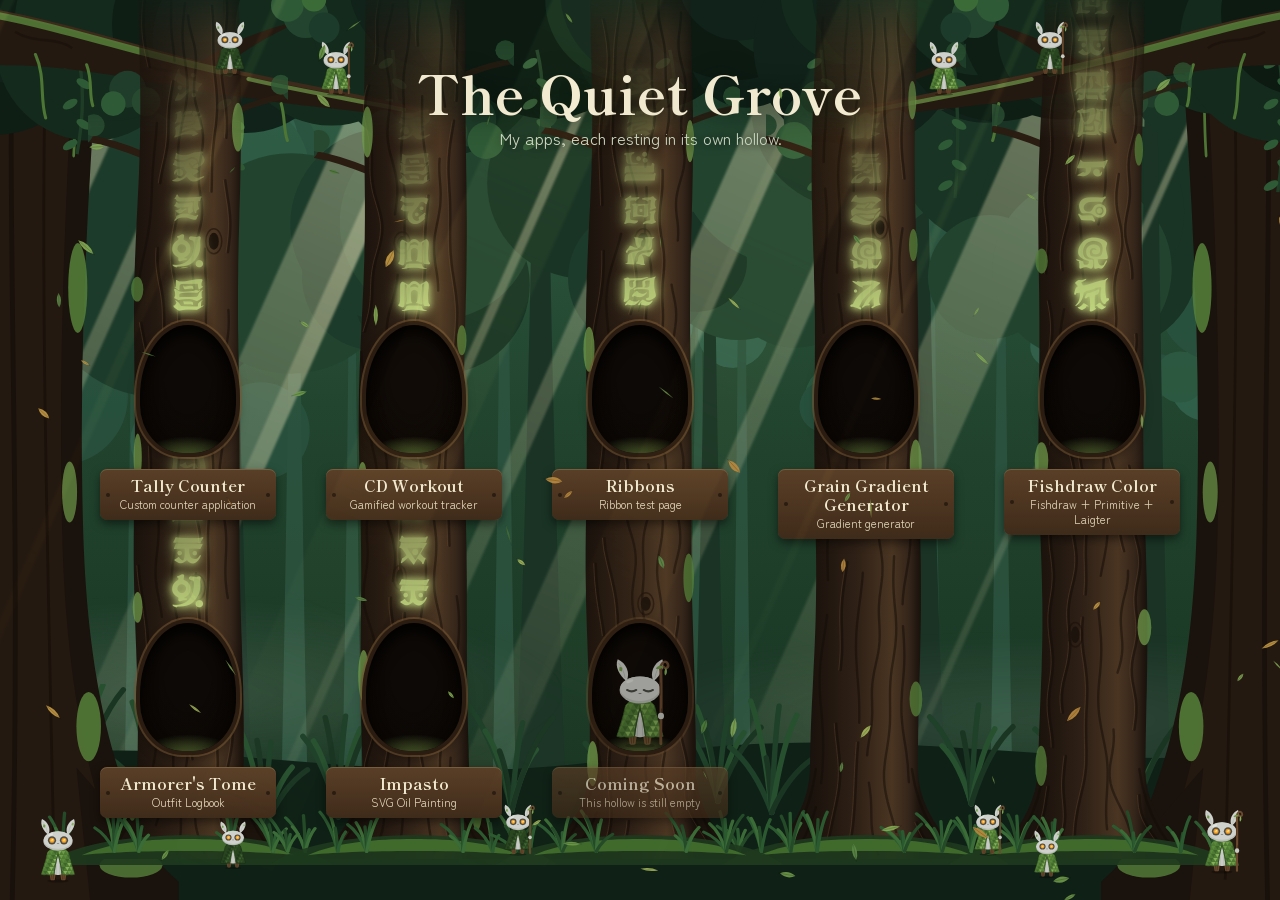
==== commit f1a6b257: "Update app links and content in index.html changed order of app hollows" ====
--- a/index.html
+++ b/index.html
@@ -127,15 +127,21 @@
           <p>Short description</p>
         </div>
       </a>
-      
-      <a href="appsfolder/isometricgridcity.html" class="app-card card-isometricgridcity" data-spirit="city">
+        -->
+      <a href="appsfolder/ribbons.html" class="app-card card-ribbons" data-spirit="mummy">
         <div class="app-card-content">
-          <h2>Isometric City</h2>
-          <p>Isometric city test page</p>
+          <h2>Ribbons</h2>
+          <p>Ribbon test page</p>
         </div>
       </a>
-      -->
 
+      <a href="appsfolder/grain-gradient-generator/gradient-index.html" class="app-card card-gradient" data-spirit="relaxed">
+        <div class="app-card-content">
+          <h2>Grain Gradient Generator</h2>
+          <p>Gradient generator</p>
+        </div>
+      </a>
+      
       <a href="appsfolder/fishdraw-color.html" class="app-card card-fishdraw-color" data-spirit="fisher">
         <div class="app-card-content">
           <h2>Fishdraw Color</h2>
@@ -143,24 +149,10 @@
         </div>
       </a>
       
-      <a href="appsfolder/ribbons.html" class="app-card card-ribbons" data-spirit="mummy">
-        <div class="app-card-content">
-          <h2>Ribbons</h2>
-          <p>Ribbon test page</p>
-        </div>
-      </a>
-      
       <a href="https://polarsquid.github.io/armorers-tome/" class="app-card card-outfitlogbook" data-spirit="armor">
         <div class="app-card-content">
           <h2>Armorer's Tome</h2>
           <p>Outfit Logbook</p>
-        </div>
-      </a>
-      
-      <a href="appsfolder/grain-gradient-generator/gradient-index.html" class="app-card card-gradient" data-spirit="relaxed">
-        <div class="app-card-content">
-          <h2>Grain Gradient Generator</h2>
-          <p>Gradient generator</p>
         </div>
       </a>
       
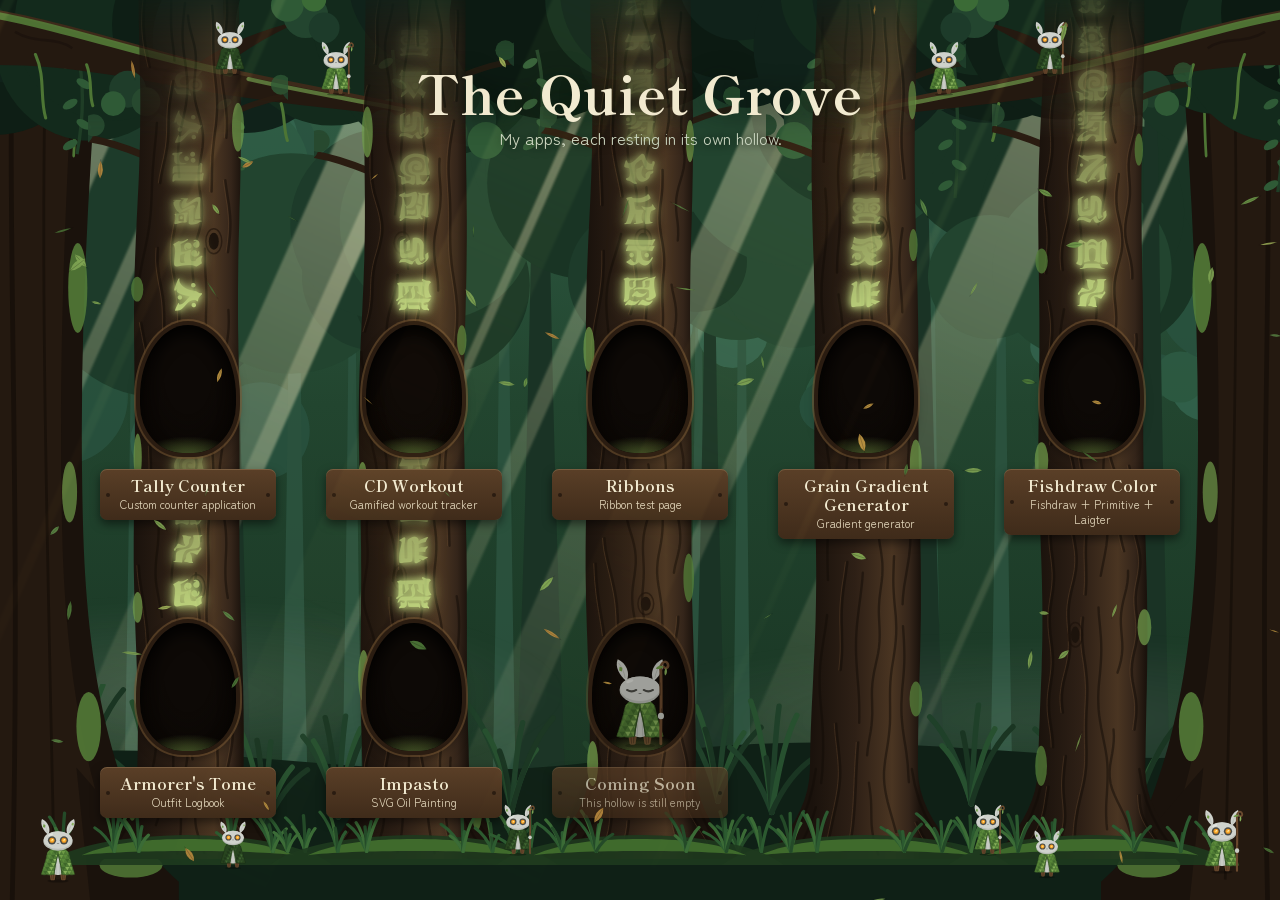
==== commit 54422429: "Add icons for favicon and apple touch Added favicon and apple-touch-icon links to index.html." ====
--- a/index.html
+++ b/index.html
@@ -5,6 +5,9 @@
   <meta name="viewport" content="width=device-width, initial-scale=1, viewport-fit=cover">
   <meta name="theme-color" content="#1d3a2a">
   <title>The Quiet Grove · My Apps</title>
+  <link rel="icon" type="image/png" sizes="32x32" href="icons/favicon-32.png">
+  <link rel="icon" type="image/png" sizes="192x192" href="icons/icon-192.png">
+  <link rel="apple-touch-icon" sizes="180x180" href="icons/apple-touch-icon.png">
   <link rel="preconnect" href="https://fonts.googleapis.com">
   <link rel="preconnect" href="https://fonts.gstatic.com" crossorigin>
   <link href="https://fonts.googleapis.com/css2?family=Shippori+Mincho+B1:wght@700&family=Zen+Maru+Gothic&display=swap" rel="stylesheet">
